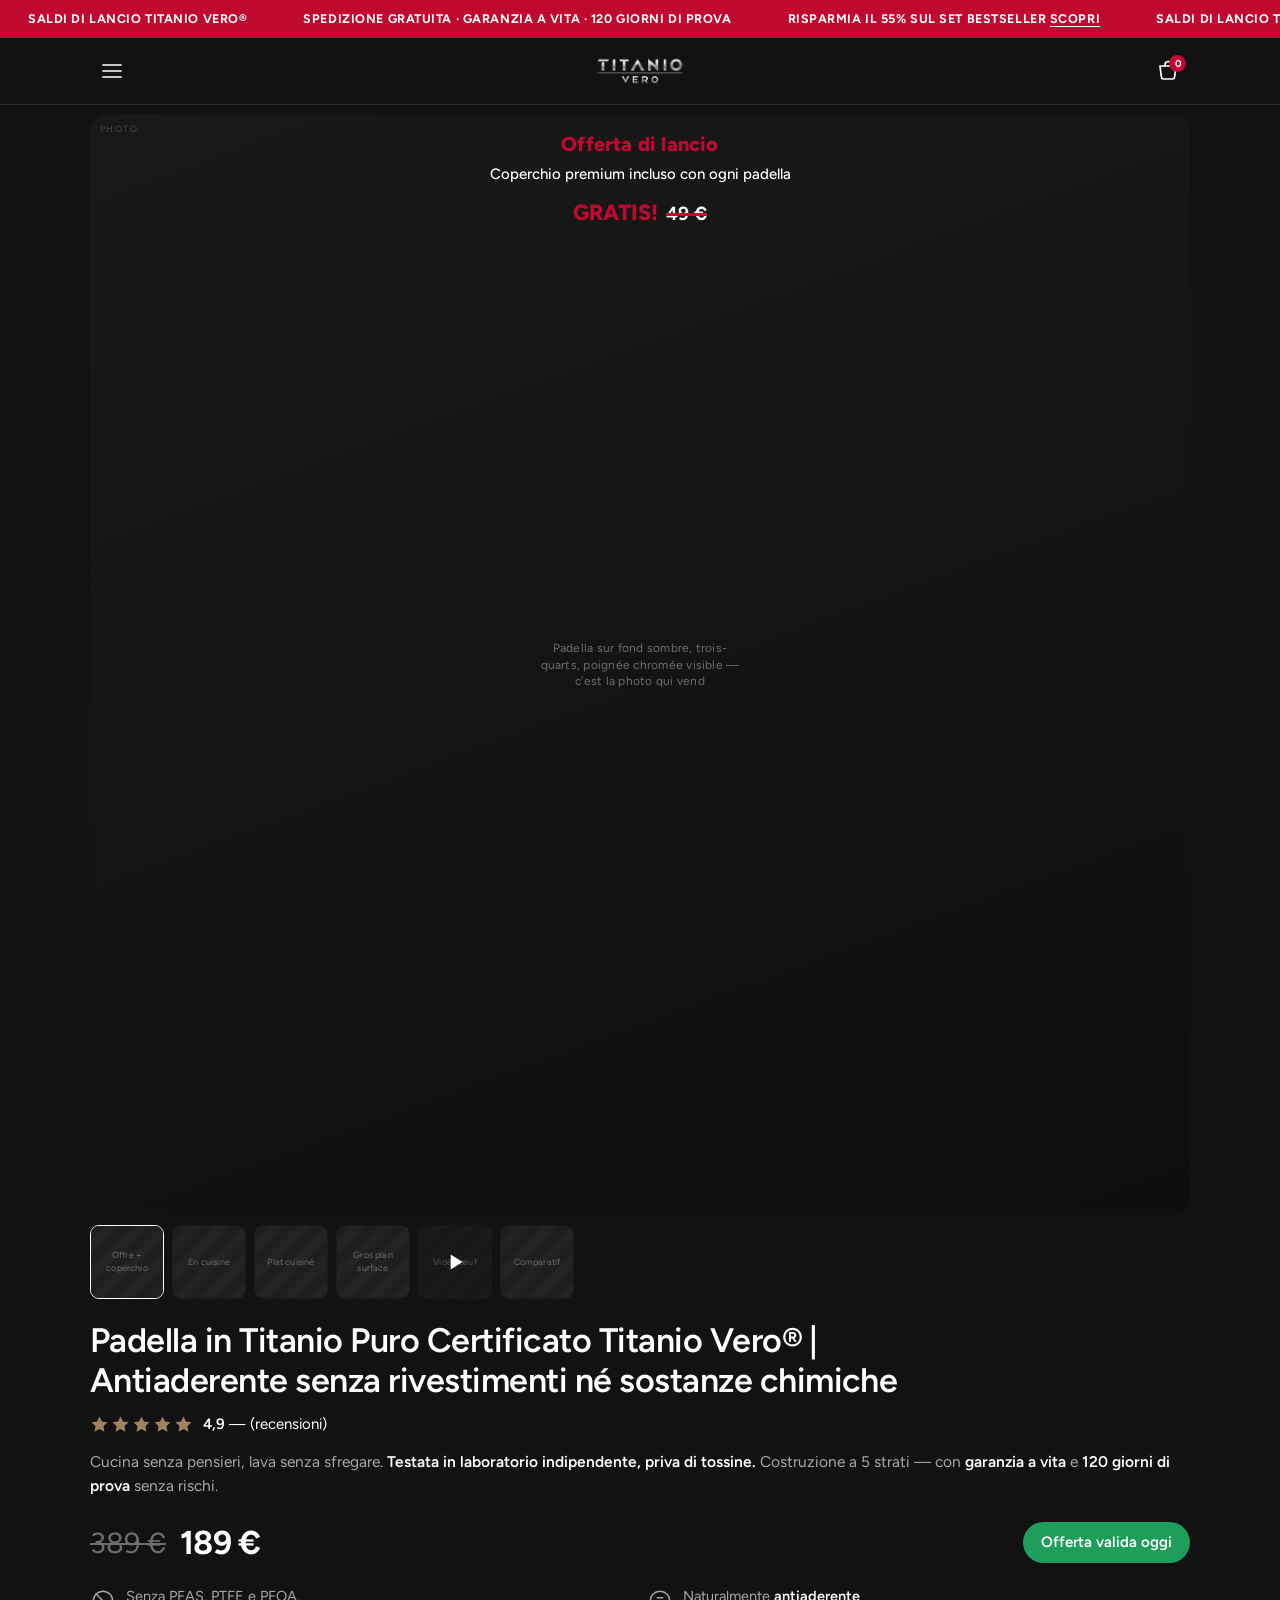
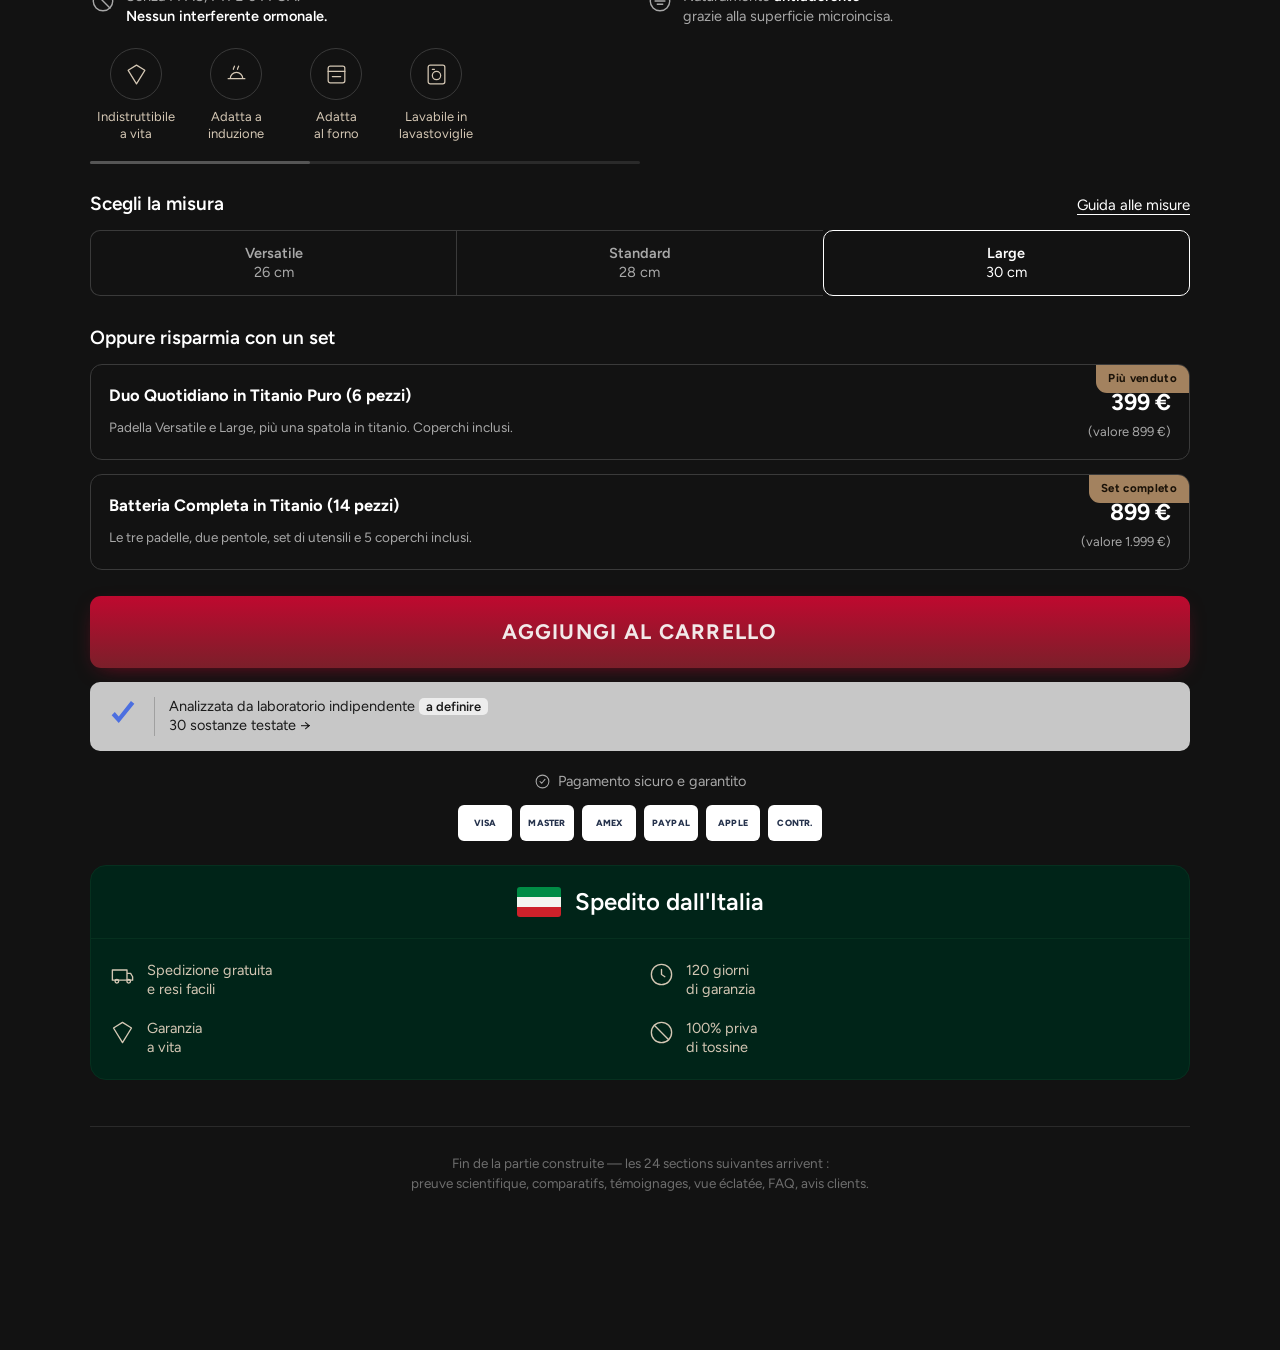
==== preview/index.html @ e90fdd41 "Base Dawn 16 et maquette de la partie haute Les captures mobile de la référence lèvent l'ambiguïté q" ====
<!doctype html>
<html lang="it">
<head>
<meta charset="utf-8">
<meta name="viewport" content="width=device-width, initial-scale=1">
<title>Titanio Vero — Padella in Titanio Puro</title>
<link rel="preconnect" href="https://fonts.googleapis.com">
<link rel="preconnect" href="https://fonts.gstatic.com" crossorigin>
<link rel="stylesheet" href="https://fonts.googleapis.com/css2?family=Figtree:wght@400;500;600;700;800&display=swap">
<link rel="stylesheet" href="assets/style.css">
</head>
<body>

<!-- 1 ─────────────────────────────────────────── bandeau d'annonce -->
<div class="annuncio">
  <div class="annuncio__piste">
    <div class="annuncio__voce">Saldi di lancio Titanio Vero®</div>
    <div class="annuncio__voce">Spedizione gratuita · Garanzia a vita · 120 giorni di prova</div>
    <div class="annuncio__voce">Risparmia il 55% sul set bestseller <a href="#">Scopri</a></div>
    <div class="annuncio__voce" aria-hidden="true">Saldi di lancio Titanio Vero®</div>
    <div class="annuncio__voce" aria-hidden="true">Spedizione gratuita · Garanzia a vita · 120 giorni di prova</div>
    <div class="annuncio__voce" aria-hidden="true">Risparmia il 55% sul set bestseller <a href="#">Scopri</a></div>
  </div>
</div>

<!-- 2 ─────────────────────────────────────────── en-tête -->
<header class="testa">
  <div class="wrap testa__in">
    <button class="icona" aria-label="Menu">
      <svg viewBox="0 0 24 24"><path d="M3 6h18M3 12h18M3 18h18" stroke-linecap="round"/></svg>
    </button>
    <a class="testa__logo" href="#" aria-label="Titanio Vero"><img src="assets/logo.png" alt="Titanio Vero"></a>
    <button class="icona carrello" aria-label="Carrello">
      <svg viewBox="0 0 24 24"><path d="M4 7h16l-1.4 11.2a2 2 0 0 1-2 1.8H7.4a2 2 0 0 1-2-1.8L4 7Z" stroke-linejoin="round"/><path d="M9 7V5.5a3 3 0 0 1 6 0V7" stroke-linecap="round"/></svg>
      <span class="carrello__conteggio">0</span>
    </button>
  </div>
</header>

<main>
<div class="wrap">

  <!-- 3 ───────────────────────────────────────── galerie -->
  <section class="galleria">
    <div class="galleria__scena">
      <div class="ph"><span>Padella sur fond sombre, trois-quarts, poignée chromée visible — c'est la photo qui vend</span></div>
      <div class="promo">
        <p class="promo__titolo">Offerta di lancio</p>
        <p class="promo__sotto">Coperchio premium incluso con ogni padella</p>
        <p class="promo__prezzo">
          <span class="promo__gratis">GRATIS!</span>
          <span class="promo__barrato">49&nbsp;€</span>
        </p>
      </div>
    </div>

    <div class="miniature">
      <button class="miniature__voce" aria-current="true"><div class="ph"><span>Offre + coperchio</span></div></button>
      <button class="miniature__voce"><div class="ph"><span>En cuisine</span></div></button>
      <button class="miniature__voce"><div class="ph"><span>Plat cuisiné</span></div></button>
      <button class="miniature__voce"><div class="ph"><span>Gros plan surface</span></div></button>
      <button class="miniature__voce">
        <div class="ph"><span>Vidéo œuf</span></div>
        <span class="miniature__play"><svg viewBox="0 0 24 24"><path d="M8 5v14l11-7z"/></svg></span>
      </button>
      <button class="miniature__voce"><div class="ph"><span>Comparatif</span></div></button>
    </div>
  </section>

  <!-- 4 ───────────────────────────────────────── bloc d'achat -->
  <section class="acquisto">

    <h1 class="titolo">Padella in Titanio Puro Certificato Titanio&nbsp;Vero® | Antiaderente senza rivestimenti né sostanze chimiche</h1>

    <div class="voto">
      <span class="voto__stelle" aria-hidden="true">
        <svg viewBox="0 0 24 24"><path d="m12 2 3.1 6.3 6.9 1-5 4.9 1.2 6.9L12 17.8 5.8 21l1.2-6.9-5-4.9 6.9-1L12 2Z"/></svg>
        <svg viewBox="0 0 24 24"><path d="m12 2 3.1 6.3 6.9 1-5 4.9 1.2 6.9L12 17.8 5.8 21l1.2-6.9-5-4.9 6.9-1L12 2Z"/></svg>
        <svg viewBox="0 0 24 24"><path d="m12 2 3.1 6.3 6.9 1-5 4.9 1.2 6.9L12 17.8 5.8 21l1.2-6.9-5-4.9 6.9-1L12 2Z"/></svg>
        <svg viewBox="0 0 24 24"><path d="m12 2 3.1 6.3 6.9 1-5 4.9 1.2 6.9L12 17.8 5.8 21l1.2-6.9-5-4.9 6.9-1L12 2Z"/></svg>
        <svg viewBox="0 0 24 24"><path d="m12 2 3.1 6.3 6.9 1-5 4.9 1.2 6.9L12 17.8 5.8 21l1.2-6.9-5-4.9 6.9-1L12 2Z"/></svg>
      </span>
      <span class="voto__testo"><b>4,9</b> — (recensioni)</span>
    </div>

    <p class="sommario">
      Cucina senza pensieri, lava senza sfregare. <b>Testata in laboratorio indipendente, priva di tossine.</b>
      Costruzione a 5 strati — con <b>garanzia a vita</b> e <b>120 giorni di prova</b> senza rischi.
    </p>

    <div class="prezzo">
      <span class="prezzo__barrato">389&nbsp;€</span>
      <span class="prezzo__ora">189&nbsp;€</span>
      <span class="prezzo__pillola">Offerta valida oggi</span>
    </div>

    <div class="argomenti">
      <div class="argomento">
        <svg viewBox="0 0 24 24"><circle cx="12" cy="12" r="9"/><path d="m5.6 5.6 12.8 12.8" stroke-linecap="round"/></svg>
        <p>Senza PFAS, PTFE e PFOA.<br><b>Nessun interferente ormonale.</b></p>
      </div>
      <div class="argomento">
        <svg viewBox="0 0 24 24"><circle cx="12" cy="12" r="9"/><path d="M7 12h10M9 9h6M9 15h6"/></svg>
        <p>Naturalmente <b>antiaderente</b><br>grazie alla superficie microincisa.</p>
      </div>
    </div>

    <div class="pastiglie">
      <div class="pastiglia">
        <span class="pastiglia__cerchio"><svg viewBox="0 0 24 24"><path d="m12 3 8 5-8 13-8-13 8-5Z" stroke-linejoin="round"/></svg></span>
        <span>Indistruttibile<br>a vita</span>
      </div>
      <div class="pastiglia">
        <span class="pastiglia__cerchio"><svg viewBox="0 0 24 24"><path d="M4 16h16M6 16a6 6 0 0 1 12 0" stroke-linecap="round"/><path d="M9 7c0-1.5 1-2 1-3M13 7c0-1.5 1-2 1-3" stroke-linecap="round"/></svg></span>
        <span>Adatta a<br>induzione</span>
      </div>
      <div class="pastiglia">
        <span class="pastiglia__cerchio"><svg viewBox="0 0 24 24"><rect x="4" y="4" width="16" height="16" rx="2"/><path d="M4 9h16M8 14h8" stroke-linecap="round"/></svg></span>
        <span>Adatta<br>al forno</span>
      </div>
      <div class="pastiglia">
        <span class="pastiglia__cerchio"><svg viewBox="0 0 24 24"><rect x="4" y="3" width="16" height="18" rx="2"/><circle cx="12" cy="13" r="4"/><path d="M8 7h2" stroke-linecap="round"/></svg></span>
        <span>Lavabile in<br>lavastoviglie</span>
      </div>
    </div>
    <div class="barra-scorrimento"><i></i></div>

    <div class="riga-etichetta">
      <h2>Scegli la misura</h2>
      <a href="#">Guida alle misure</a>
    </div>
    <div class="taglie" role="group" aria-label="Misura">
      <button class="taglia" aria-pressed="false"><b>Versatile</b>26 cm</button>
      <button class="taglia" aria-pressed="false"><b>Standard</b>28 cm</button>
      <button class="taglia" aria-pressed="true"><b>Large</b>30 cm</button>
    </div>

    <div class="riga-etichetta"><h2>Oppure risparmia con un set</h2></div>
    <div class="offerte">
      <button class="offerta" aria-pressed="false">
        <span class="offerta__badge">Più venduto</span>
        <p class="offerta__nome">Duo Quotidiano in Titanio Puro (6 pezzi)</p>
        <p class="offerta__dettaglio">Padella Versatile e Large, più una spatola in titanio. Coperchi inclusi.</p>
        <span class="offerta__prezzi">
          <span class="offerta__prezzo">399&nbsp;€</span>
          <span class="offerta__valore">(valore 899&nbsp;€)</span>
        </span>
      </button>
      <button class="offerta" aria-pressed="false">
        <span class="offerta__badge">Set completo</span>
        <p class="offerta__nome">Batteria Completa in Titanio (14 pezzi)</p>
        <p class="offerta__dettaglio">Le tre padelle, due pentole, set di utensili e 5 coperchi inclusi.</p>
        <span class="offerta__prezzi">
          <span class="offerta__prezzo">899&nbsp;€</span>
          <span class="offerta__valore">(valore 1.999&nbsp;€)</span>
        </span>
      </button>
    </div>

    <button class="acquista">Aggiungi al carrello</button>

    <div class="laboratorio">
      <span class="laboratorio__spunta"><svg viewBox="0 0 24 24"><path d="M4 13.5 9 19 20 5.5l-2.4-1.9L9 14.4 6.2 11.3 4 13.5Z"/></svg></span>
      <span class="laboratorio__testo">
        Analizzata da laboratorio indipendente <span class="laboratorio__data">a definire</span><br>
        30 sostanze testate →
      </span>
    </div>

    <div class="pagamenti">
      <p class="pagamenti__titolo">
        <svg viewBox="0 0 24 24"><circle cx="12" cy="12" r="9"/><path d="m8.5 12 2.4 2.5L15.5 9" stroke-linecap="round" stroke-linejoin="round"/></svg>
        Pagamento sicuro e garantito
      </p>
      <div class="pagamenti__loghi">
        <div>VISA</div><div>MASTER</div><div>AMEX</div>
        <div>PAYPAL</div><div>APPLE</div><div>CONTR.</div>
      </div>
    </div>

    <!-- 5 ─────────────────────────────────────── garanties -->
    <div class="garanzie">
      <div class="garanzie__testa">
        <span class="garanzie__bandiera" aria-hidden="true"><i></i><i></i><i></i></span>
        <h2>Spedito dall'Italia</h2>
      </div>
      <div class="garanzie__griglia">
        <div class="garanzia">
          <svg viewBox="0 0 24 24"><path d="M3 8h13v9H3zM16 11h3.2l1.8 3v3h-5" stroke-linejoin="round"/><circle cx="7" cy="18" r="1.6"/><circle cx="17.5" cy="18" r="1.6"/></svg>
          <span>Spedizione gratuita<br>e resi facili</span>
        </div>
        <div class="garanzia">
          <svg viewBox="0 0 24 24"><circle cx="12" cy="12" r="9"/><path d="M12 7.5V12l3 2" stroke-linecap="round"/></svg>
          <span>120 giorni<br>di garanzia</span>
        </div>
        <div class="garanzia">
          <svg viewBox="0 0 24 24"><path d="m12 3 8 5-8 13-8-13 8-5Z" stroke-linejoin="round"/></svg>
          <span>Garanzia<br>a vita</span>
        </div>
        <div class="garanzia">
          <svg viewBox="0 0 24 24"><circle cx="12" cy="12" r="9"/><path d="m5.6 5.6 12.8 12.8" stroke-linecap="round"/></svg>
          <span>100% priva<br>di tossine</span>
        </div>
      </div>
    </div>

  </section>

  <p class="segnaposto-fine">
    Fin de la partie construite — les 24 sections suivantes arrivent&nbsp;:<br>
    preuve scientifique, comparatifs, témoignages, vue éclatée, FAQ, avis clients.
  </p>

</div>
</main>

<!-- 6 ─────────────────────────────────────────── barre d'achat collante -->
<div class="barra-fissa" id="barraFissa">
  <p class="barra-fissa__nota">120 giorni di prova · Garanzia a vita</p>
  <button class="acquista">Aggiungi al carrello — 189&nbsp;€</button>
</div>

<script>
// sélecteur de taille
document.querySelectorAll('.taglia').forEach(b=>b.addEventListener('click',()=>{
  document.querySelectorAll('.taglia').forEach(x=>x.setAttribute('aria-pressed','false'));
  b.setAttribute('aria-pressed','true');
}));
// offres groupées
document.querySelectorAll('.offerta').forEach(b=>b.addEventListener('click',()=>{
  const on=b.getAttribute('aria-pressed')==='true';
  document.querySelectorAll('.offerta').forEach(x=>x.setAttribute('aria-pressed','false'));
  b.setAttribute('aria-pressed', on?'false':'true');
}));
// miniatures
document.querySelectorAll('.miniature__voce').forEach(b=>b.addEventListener('click',()=>{
  document.querySelectorAll('.miniature__voce').forEach(x=>x.removeAttribute('aria-current'));
  b.setAttribute('aria-current','true');
}));
// la barre collante apparaît quand le bouton principal sort de l'écran
const principale=document.querySelector('.acquisto .acquista');
const barra=document.getElementById('barraFissa');
new IntersectionObserver(([e])=>{
  barra.classList.toggle('visibile', !e.isIntersecting && e.boundingClientRect.top < 0);
},{threshold:0}).observe(principale);
</script>
</body>
</html>
---- preview/assets/style.css ----
/* ==========================================================================
   Titanio Vero — feuille de style
   Les couleurs sont relevées sur la page de référence, pas estimées.
   ========================================================================== */

:root{
  /* Couleurs */
  --nero:        #121212;   /* fond de page */
  --nero-2:      #1C1C1C;   /* cartes, blocs surélevés */
  --verde:       #002418;   /* panneaux verts */
  --verde-2:     #06301F;   /* bordure des panneaux verts */
  --rosso:       #BF092F;   /* bandeau et bouton d'achat */
  --rosso-scuro: #7B1F2A;   /* bas du dégradé du bouton */
  --oro:         #A3825F;   /* badges, boutons secondaires */
  --beige:       #BDA589;   /* titres de section */
  --beige-100:   #D4C7B4;   /* texte beige clair */
  --crema:       #F5F0E8;   /* cartes d'avis */
  --bianco:      #FFFFFF;
  --grigio:      #A8A8A8;   /* texte secondaire */
  --grigio-2:    #6E6E6E;   /* texte tertiaire, prix barré */
  --linea:       #2A2A2A;   /* filets de séparation */
  --verde-vivo:  #1E9E5A;   /* pastille « offerta » */

  /* Typographie */
  --font: "Figtree", -apple-system, BlinkMacSystemFont, "Segoe UI", Roboto, sans-serif;

  /* Rythme */
  --gap:   16px;
  --pad:   20px;          /* marge latérale mobile */
  --radius: 12px;
  --radius-lg: 16px;
  --max: 1180px;
}

*,*::before,*::after{ box-sizing:border-box; }

html{ -webkit-text-size-adjust:100%; }

body{
  margin:0;
  overflow-x:hidden;
  background:var(--nero);
  color:var(--bianco);
  font-family:var(--font);
  font-size:16px;
  line-height:1.5;
  -webkit-font-smoothing:antialiased;
}

img{ max-width:100%; display:block; }
button{ font:inherit; color:inherit; }
a{ color:inherit; }

.wrap{ padding-inline:var(--pad); }
@media (min-width:900px){
  :root{ --pad:40px; }
  .wrap{ max-width:var(--max); margin-inline:auto; }
}

/* ---------- emplacements provisoires pour tes photos ------------------- */
.ph{
  position:relative;
  background:
    repeating-linear-gradient(135deg,#1E1E1E 0 10px,#232323 10px 20px);
  border:1px dashed #3A3A3A;
  border-radius:var(--radius);
  display:flex; align-items:center; justify-content:center;
  text-align:center;
  color:#6E6E6E; font-size:12px; line-height:1.4; letter-spacing:.02em;
  padding:14px;
}
.ph span{ max-width:26ch; }
.ph::after{
  content:"PHOTO"; position:absolute; top:8px; left:10px;
  font-size:9px; letter-spacing:.16em; color:#4A4A4A;
}

/* ==========================================================================
   1. Bandeau d'annonce
   ========================================================================== */
.annuncio{
  background:var(--rosso);
  overflow:hidden;
  height:38px;
  display:flex; align-items:center;
}
.annuncio__piste{
  display:flex; align-items:center;
  animation:scorri 22s linear infinite;
  white-space:nowrap;
}
.annuncio__voce{
  padding-inline:28px;
  font-size:12.5px; font-weight:700;
  letter-spacing:.045em; text-transform:uppercase;
}
.annuncio__voce a{ text-underline-offset:3px; }
@keyframes scorri{ to{ transform:translateX(-50%); } }
@media (prefers-reduced-motion:reduce){
  .annuncio__piste{ animation:none; justify-content:center; width:100%; }
}

/* ==========================================================================
   2. En-tête
   ========================================================================== */
.testa{
  position:sticky; top:0; z-index:60;
  background:var(--nero);
  border-bottom:1px solid var(--linea);
}
.testa__in{
  display:grid; grid-template-columns:44px 1fr 44px;
  align-items:center; gap:8px;
  height:66px;
}
.testa__logo{ justify-self:center; }
.testa__logo img{ height:34px; width:auto; }
.icona{
  width:44px; height:44px; display:grid; place-items:center;
  background:none; border:0; cursor:pointer;
}
.icona svg{ width:24px; height:24px; stroke:currentColor; fill:none; stroke-width:1.7; }
.carrello{ position:relative; }
.carrello__conteggio{
  position:absolute; top:6px; right:4px;
  min-width:17px; height:17px; padding:0 4px;
  background:var(--rosso); color:#fff;
  border-radius:9px; font-size:10px; font-weight:700;
  display:grid; place-items:center;
}

/* ==========================================================================
   3. Galerie produit
   ========================================================================== */
.galleria{ padding-top:10px; }
.galleria__scena{
  position:relative;
  aspect-ratio:1/1;
  border-radius:var(--radius-lg);
  overflow:hidden;
  background:linear-gradient(160deg,#191919,#0E0E0E);
}
.galleria__scena .ph{ position:absolute; inset:0; border-radius:0; border:0; background:none; }

.promo{
  position:absolute; inset:14px 14px auto 14px;
  text-align:center; pointer-events:none;
}
.promo__titolo{
  margin:0; color:var(--rosso); font-size:20px; font-weight:800;
  letter-spacing:.01em;
}
.promo__sotto{
  margin:4px 0 0; font-size:15px; font-weight:500; color:var(--bianco);
}
.promo__prezzo{
  margin-top:10px; display:inline-flex; align-items:baseline; gap:8px;
}
.promo__gratis{ color:var(--rosso); font-size:22px; font-weight:800; }
.promo__barrato{
  color:var(--bianco); font-size:19px; font-weight:700;
  text-decoration:line-through; text-decoration-color:var(--rosso);
  text-decoration-thickness:2.5px;
}

.miniature{
  display:flex; gap:8px; margin-top:10px;
  overflow-x:auto; scrollbar-width:none;
  scroll-snap-type:x mandatory;
}
.miniature::-webkit-scrollbar{ display:none; }
.miniature__voce{
  flex:none; width:74px; aspect-ratio:1/1;
  border-radius:9px; overflow:hidden;
  border:1.5px solid transparent;
  scroll-snap-align:start;
  position:relative; cursor:pointer;
  background:#1A1A1A;
}
.miniature__voce[aria-current="true"]{ border-color:var(--bianco); }
.miniature__voce .ph{ position:absolute; inset:0; border:0; border-radius:0; font-size:9px; padding:4px; }
.miniature__voce .ph::after{ display:none; }
.miniature__play{
  position:absolute; inset:0; display:grid; place-items:center;
  background:rgba(0,0,0,.25);
}
.miniature__play svg{ width:26px; height:26px; fill:#fff; }

/* ==========================================================================
   4. Bloc d'achat
   ========================================================================== */
.acquisto{ padding-top:22px; }

.titolo{
  margin:0 0 12px;
  font-size:27px; line-height:1.18; font-weight:600;
  letter-spacing:-.015em; text-wrap:balance;
}
@media (min-width:900px){ .titolo{ font-size:34px; } }

.voto{ display:flex; align-items:center; gap:10px; margin-bottom:14px; }
.voto__stelle{ display:flex; gap:2px; }
.voto__stelle svg{ width:19px; height:19px; fill:var(--oro); }
.voto__testo{ font-size:15px; color:var(--bianco); }
.voto__testo b{ font-weight:600; }

.sommario{
  margin:0 0 20px; font-size:15.5px; line-height:1.55; color:var(--grigio);
}
.sommario b{ color:var(--bianco); font-weight:600; }

.prezzo{
  display:flex; align-items:center; gap:14px; flex-wrap:wrap;
  margin-bottom:20px;
}
.prezzo__barrato{
  font-size:29px; font-weight:400; color:var(--grigio-2);
  text-decoration:line-through; text-decoration-thickness:2px;
}
.prezzo__ora{ font-size:33px; font-weight:700; letter-spacing:-.02em; }
.prezzo__pillola{
  margin-left:auto;
  background:var(--verde-vivo); color:#fff;
  padding:9px 18px; border-radius:999px;
  font-size:15px; font-weight:600; white-space:nowrap;
}

/* deux arguments avec pictogramme */
.argomenti{
  display:grid; grid-template-columns:1fr 1fr; gap:14px;
  margin-bottom:22px;
}
@media (max-width:520px){ .argomenti{ grid-template-columns:1fr; } }
.argomento{ display:flex; gap:10px; align-items:flex-start; }
.argomento svg{ width:26px; height:26px; flex:none; stroke:var(--grigio); fill:none; stroke-width:1.3; margin-top:1px; }
.argomento p{ margin:0; font-size:14.5px; line-height:1.35; color:var(--grigio); }
.argomento b{ color:var(--bianco); font-weight:600; }

/* quatre pastilles défilantes */
.pastiglie{
  display:flex; gap:8px; overflow-x:auto; scrollbar-width:none;
  padding-bottom:12px; margin-bottom:6px;
}
.pastiglie::-webkit-scrollbar{ display:none; }
.pastiglia{
  flex:none; width:92px; text-align:center;
  display:flex; flex-direction:column; align-items:center; gap:9px;
}
.pastiglia__cerchio{
  width:52px; height:52px; border-radius:50%;
  border:1px solid #3A3A3A; display:grid; place-items:center;
}
.pastiglia__cerchio svg{ width:25px; height:25px; stroke:var(--beige-100); fill:none; stroke-width:1.2; }
.pastiglia span{ font-size:13px; line-height:1.28; color:var(--beige-100); }
.barra-scorrimento{
  height:3px; background:#2A2A2A; border-radius:2px; margin-bottom:26px;
  max-width:50%;
}
.barra-scorrimento i{ display:block; height:100%; width:40%; background:#555; border-radius:2px; }

/* sélecteur de taille */
.riga-etichetta{
  display:flex; align-items:baseline; justify-content:space-between;
  margin-bottom:12px;
}
.riga-etichetta h2{ margin:0; font-size:19px; font-weight:600; }
.riga-etichetta a{ font-size:15px; text-decoration:underline; text-underline-offset:4px; color:var(--bianco); }

.taglie{ display:flex; margin-bottom:28px; }
.taglia{
  flex:1; padding:13px 6px; text-align:center; cursor:pointer;
  background:none; border:1px solid #3A3A3A; border-right-width:0;
  color:var(--grigio); font-size:14.5px; line-height:1.3;
  transition:color .15s, border-color .15s;
}
.taglia:first-child{ border-radius:10px 0 0 10px; }
.taglia:last-child{ border-right-width:1px; border-radius:0 10px 10px 0; }
.taglia b{ display:block; font-weight:600; }
.taglia[aria-pressed="true"]{
  color:var(--bianco); border-color:var(--bianco); border-right-width:1px;
  border-radius:10px; position:relative; z-index:1;
}
.taglia:focus-visible{ outline:2px solid var(--oro); outline-offset:2px; }

/* offres groupées */
.offerte{ display:flex; flex-direction:column; gap:14px; margin-bottom:26px; }
.offerta{
  position:relative; text-align:left; cursor:pointer;
  background:none; border:1px solid #3A3A3A; border-radius:var(--radius);
  padding:20px 18px 18px;
  display:grid; grid-template-columns:1fr auto; gap:6px 16px;
  transition:border-color .15s;
}
.offerta[aria-pressed="true"]{ border-color:var(--bianco); }
.offerta:focus-visible{ outline:2px solid var(--oro); outline-offset:2px; }
.offerta__nome{ grid-column:1; min-width:0; margin:0; font-size:16.5px; font-weight:700; line-height:1.3; }
.offerta__dettaglio{ min-width:0; margin:0; font-size:13.5px; line-height:1.4; color:var(--grigio); grid-column:1; }
.offerta__prezzi{ grid-column:2; grid-row:1/3; text-align:right; align-self:start; }
.offerta__prezzo{ display:block; font-size:23px; font-weight:700; }
.offerta__valore{ display:block; font-size:13px; color:var(--grigio); margin-top:2px; }
.offerta__badge{
  position:absolute; top:0; right:0;
  background:var(--oro); color:#1A1208;
  font-size:11.5px; font-weight:700; letter-spacing:.03em;
  padding:5px 12px; border-radius:0 11px 0 11px;
}

/* bouton d'achat */
.acquista{
  display:block; width:100%; cursor:pointer;
  padding:20px 16px; border:0; border-radius:11px;
  background:linear-gradient(180deg,var(--rosso) 0%,var(--rosso-scuro) 100%);
  color:#F2E9E9; font-size:21px; font-weight:700;
  letter-spacing:.06em; text-transform:uppercase;
  box-shadow:0 6px 22px -10px rgba(191,9,47,.75);
}
.acquista:active{ transform:translateY(1px); }
.acquista:focus-visible{ outline:2px solid #fff; outline-offset:3px; }

/* bandeau laboratoire */
.laboratorio{
  display:flex; align-items:center; gap:14px;
  background:#C7C7C7; color:#1A1A1A;
  border-radius:10px; padding:14px 16px; margin-top:14px;
}
.laboratorio__spunta{ width:34px; flex:none; }
.laboratorio__spunta svg{ width:34px; height:34px; fill:#4C6FE0; }
.laboratorio__testo{ font-size:14.5px; line-height:1.35; border-left:1px solid #A0A0A0; padding-left:14px; }
.laboratorio__data{
  background:#EDEDED; border-radius:5px; padding:1px 7px;
  font-size:13px; font-weight:600; white-space:nowrap;
}

/* paiements */
.pagamenti{ text-align:center; margin-top:20px; }
.pagamenti__titolo{
  display:flex; align-items:center; justify-content:center; gap:7px;
  font-size:14.5px; color:var(--grigio); margin-bottom:12px;
}
.pagamenti__titolo svg{ width:17px; height:17px; stroke:var(--grigio); fill:none; stroke-width:1.5; }
.pagamenti__loghi{ display:flex; justify-content:center; gap:8px; flex-wrap:wrap; }
.pagamenti__loghi div{
  width:54px; height:36px; border-radius:6px; background:#fff;
  display:grid; place-items:center;
  font-size:9px; font-weight:800; color:#25324C; letter-spacing:.02em;
}

/* ==========================================================================
   5. Panneau vert des garanties
   ========================================================================== */
.garanzie{
  margin-top:24px; border-radius:var(--radius-lg); overflow:hidden;
  border:1px solid var(--verde-2); background:var(--verde);
}
.garanzie__testa{
  display:flex; align-items:center; justify-content:center; gap:14px;
  padding:18px 16px; border-bottom:1px solid var(--verde-2);
}
.garanzie__bandiera{
  width:44px; height:30px; border-radius:3px; overflow:hidden; flex:none;
  display:grid; grid-template-rows:1fr 1fr 1fr;
}
.garanzie__bandiera i:nth-child(1){ background:#008C45; }
.garanzie__bandiera i:nth-child(2){ background:#F4F5F0; }
.garanzie__bandiera i:nth-child(3){ background:#CD212A; }
.garanzie__testa h2{ margin:0; font-size:24px; font-weight:600; }
.garanzie__griglia{
  display:grid; grid-template-columns:1fr 1fr; gap:20px 16px; padding:22px 18px;
}
@media (max-width:420px){ .garanzie__griglia{ grid-template-columns:1fr; } }
.garanzia{ display:flex; gap:11px; align-items:flex-start; }
.garanzia svg{ width:27px; height:27px; flex:none; stroke:var(--beige-100); fill:none; stroke-width:1.2; }
.garanzia span{ font-size:14.5px; line-height:1.32; color:var(--beige-100); }

/* ==========================================================================
   6. Barre d'achat collante (mobile)
   ========================================================================== */
.barra-fissa{
  position:fixed; left:0; right:0; bottom:0; z-index:70;
  background:rgba(18,18,18,.96);
  backdrop-filter:blur(10px);
  border-top:1px solid var(--linea);
  padding:10px var(--pad) calc(10px + env(safe-area-inset-bottom));
  transform:translateY(110%);
  transition:transform .28s ease;
}
.barra-fissa.visibile{ transform:none; }
.barra-fissa__nota{
  text-align:center; font-size:11.5px; letter-spacing:.04em;
  color:var(--grigio); margin:0 0 8px; text-transform:uppercase;
}
.barra-fissa .acquista{ padding:15px; font-size:17px; }
@media (min-width:900px){ .barra-fissa{ display:none; } }

/* pied de page provisoire */
.segnaposto-fine{
  margin:46px 0 130px; padding:26px 0; border-top:1px solid var(--linea);
  color:var(--grigio-2); font-size:13.5px; text-align:center;
}
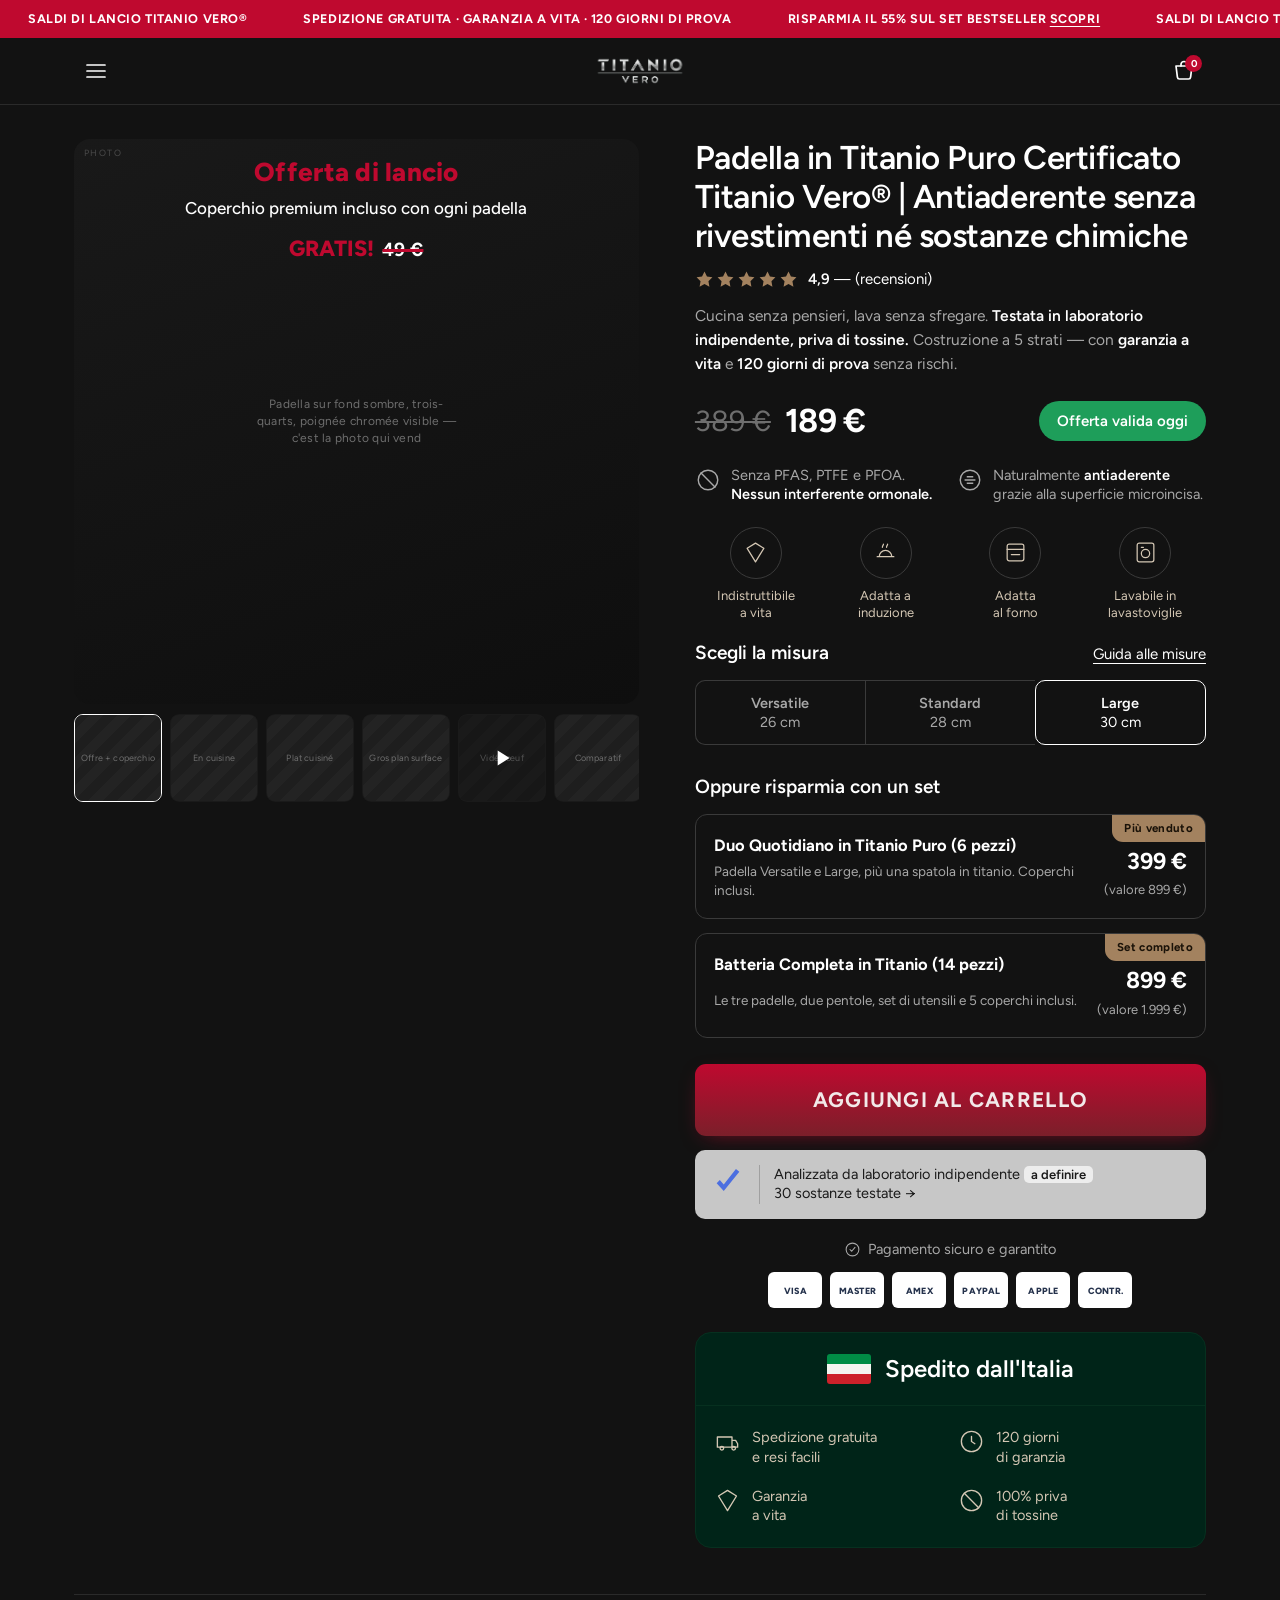
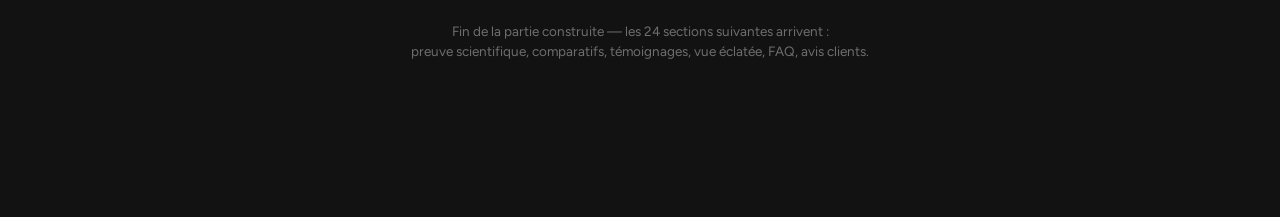
==== commit 1585e66e: "Mise en page ordinateur du bloc produit Le bloc d'achat n'existait qu'en une colonne. Sur écran larg" ====
--- a/preview/index.html
+++ b/preview/index.html
@@ -40,6 +40,7 @@
 <main>
 <div class="wrap">
 
+  <div class="prodotto">
   <!-- 3 ───────────────────────────────────────── galerie -->
   <section class="galleria">
     <div class="galleria__scena">
@@ -205,6 +206,7 @@
     </div>
 
   </section>
+  </div>
 
   <p class="segnaposto-fine">
     Fin de la partie construite — les 24 sections suivantes arrivent&nbsp;:<br>
--- a/preview/assets/style.css
+++ b/preview/assets/style.css
@@ -52,10 +52,11 @@
 a{ color:inherit; }
 
 .wrap{ padding-inline:var(--pad); }
-@media (min-width:900px){
-  :root{ --pad:40px; }
+@media (min-width:940px){
+  :root{ --pad:48px; }
   .wrap{ max-width:var(--max); margin-inline:auto; }
 }
+@media (min-width:1240px){ :root{ --pad:0px; } .wrap{ padding-inline:24px; } }
 
 /* ---------- emplacements provisoires pour tes photos ------------------- */
 .ph{
@@ -130,6 +131,21 @@
 }
 
 /* ==========================================================================
+   Mise en page du produit — une colonne sur mobile, deux sur ordinateur
+   ========================================================================== */
+@media (min-width:940px){
+  .prodotto{
+    display:grid;
+    grid-template-columns:minmax(0,1.05fr) minmax(0,.95fr);
+    gap:56px;
+    align-items:start;
+    padding-top:34px;
+  }
+  .prodotto > .galleria{ position:sticky; top:94px; padding-top:0; }
+  .prodotto > .acquisto{ padding-top:0; max-width:540px; }
+}
+
+/* ==========================================================================
    3. Galerie produit
    ========================================================================== */
 .galleria{ padding-top:10px; }
@@ -186,6 +202,12 @@
 }
 .miniature__play svg{ width:26px; height:26px; fill:#fff; }
 
+@media (min-width:940px){
+  .miniature__voce{ width:88px; }
+  .promo__titolo{ font-size:26px; }
+  .promo__sotto{ font-size:17px; }
+}
+
 /* ==========================================================================
    4. Bloc d'achat
    ========================================================================== */
@@ -196,7 +218,7 @@
   font-size:27px; line-height:1.18; font-weight:600;
   letter-spacing:-.015em; text-wrap:balance;
 }
-@media (min-width:900px){ .titolo{ font-size:34px; } }
+@media (min-width:940px){ .titolo{ font-size:33px; } }
 
 .voto{ display:flex; align-items:center; gap:10px; margin-bottom:14px; }
 .voto__stelle{ display:flex; gap:2px; }
@@ -255,6 +277,11 @@
 .barra-scorrimento{
   height:3px; background:#2A2A2A; border-radius:2px; margin-bottom:26px;
   max-width:50%;
+}
+@media (min-width:940px){
+  .pastiglie{ overflow:visible; justify-content:space-between; }
+  .pastiglia{ width:auto; flex:1; }
+  .barra-scorrimento{ display:none; }
 }
 .barra-scorrimento i{ display:block; height:100%; width:40%; background:#555; border-radius:2px; }
 
@@ -295,7 +322,7 @@
 .offerta:focus-visible{ outline:2px solid var(--oro); outline-offset:2px; }
 .offerta__nome{ grid-column:1; min-width:0; margin:0; font-size:16.5px; font-weight:700; line-height:1.3; }
 .offerta__dettaglio{ min-width:0; margin:0; font-size:13.5px; line-height:1.4; color:var(--grigio); grid-column:1; }
-.offerta__prezzi{ grid-column:2; grid-row:1/3; text-align:right; align-self:start; }
+.offerta__prezzi{ grid-column:2; grid-row:1/3; text-align:right; align-self:start; padding-top:9px; }
 .offerta__prezzo{ display:block; font-size:23px; font-weight:700; }
 .offerta__valore{ display:block; font-size:13px; color:var(--grigio); margin-top:2px; }
 .offerta__badge{
@@ -390,7 +417,16 @@
   color:var(--grigio); margin:0 0 8px; text-transform:uppercase;
 }
 .barra-fissa .acquista{ padding:15px; font-size:17px; }
-@media (min-width:900px){ .barra-fissa{ display:none; } }
+@media (min-width:940px){ .barra-fissa{ display:none; } }
+
+/* titre de section, commun aux blocs suivants */
+.sezione{ padding:56px 0; }
+.sezione__titolo{
+  margin:0 0 10px; color:var(--beige);
+  font-size:29px; line-height:1.2; font-weight:600; letter-spacing:-.01em;
+  text-wrap:balance;
+}
+@media (min-width:940px){ .sezione__titolo{ font-size:38px; text-align:center; } }
 
 /* pied de page provisoire */
 .segnaposto-fine{
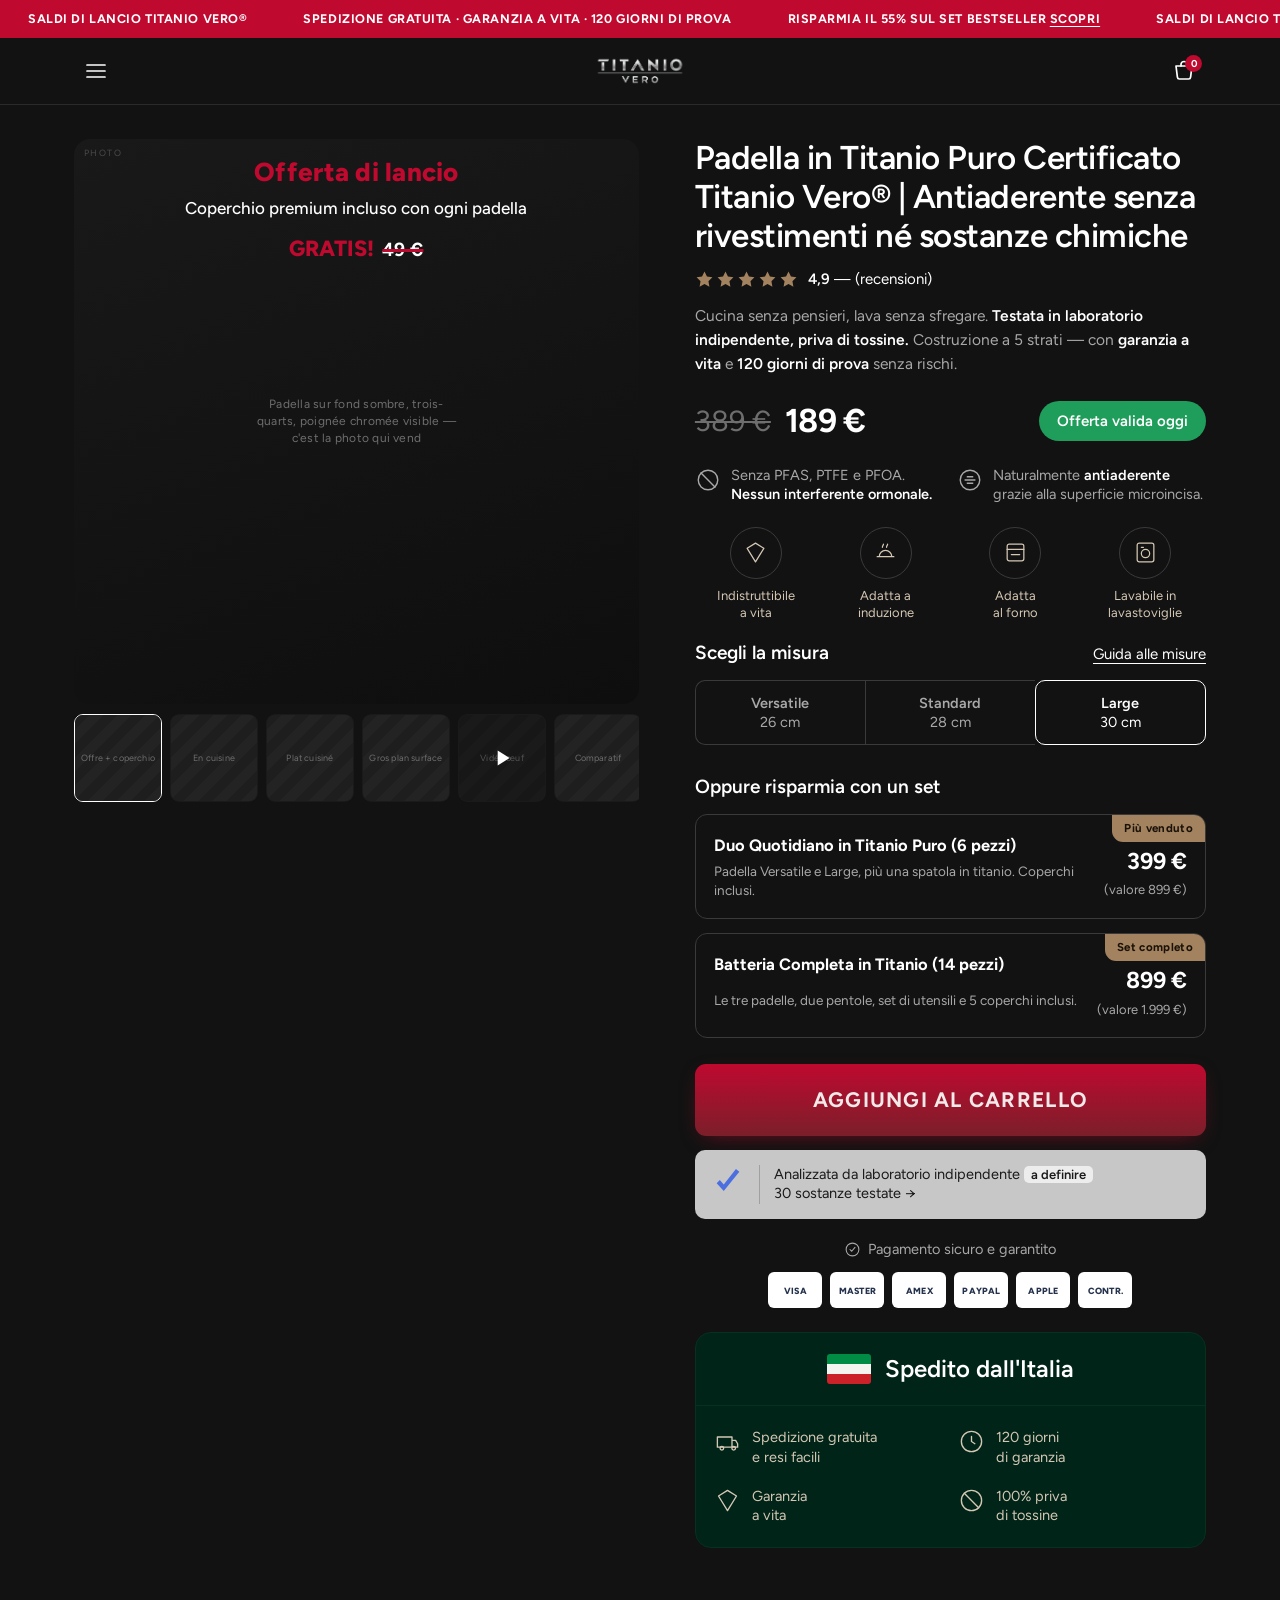
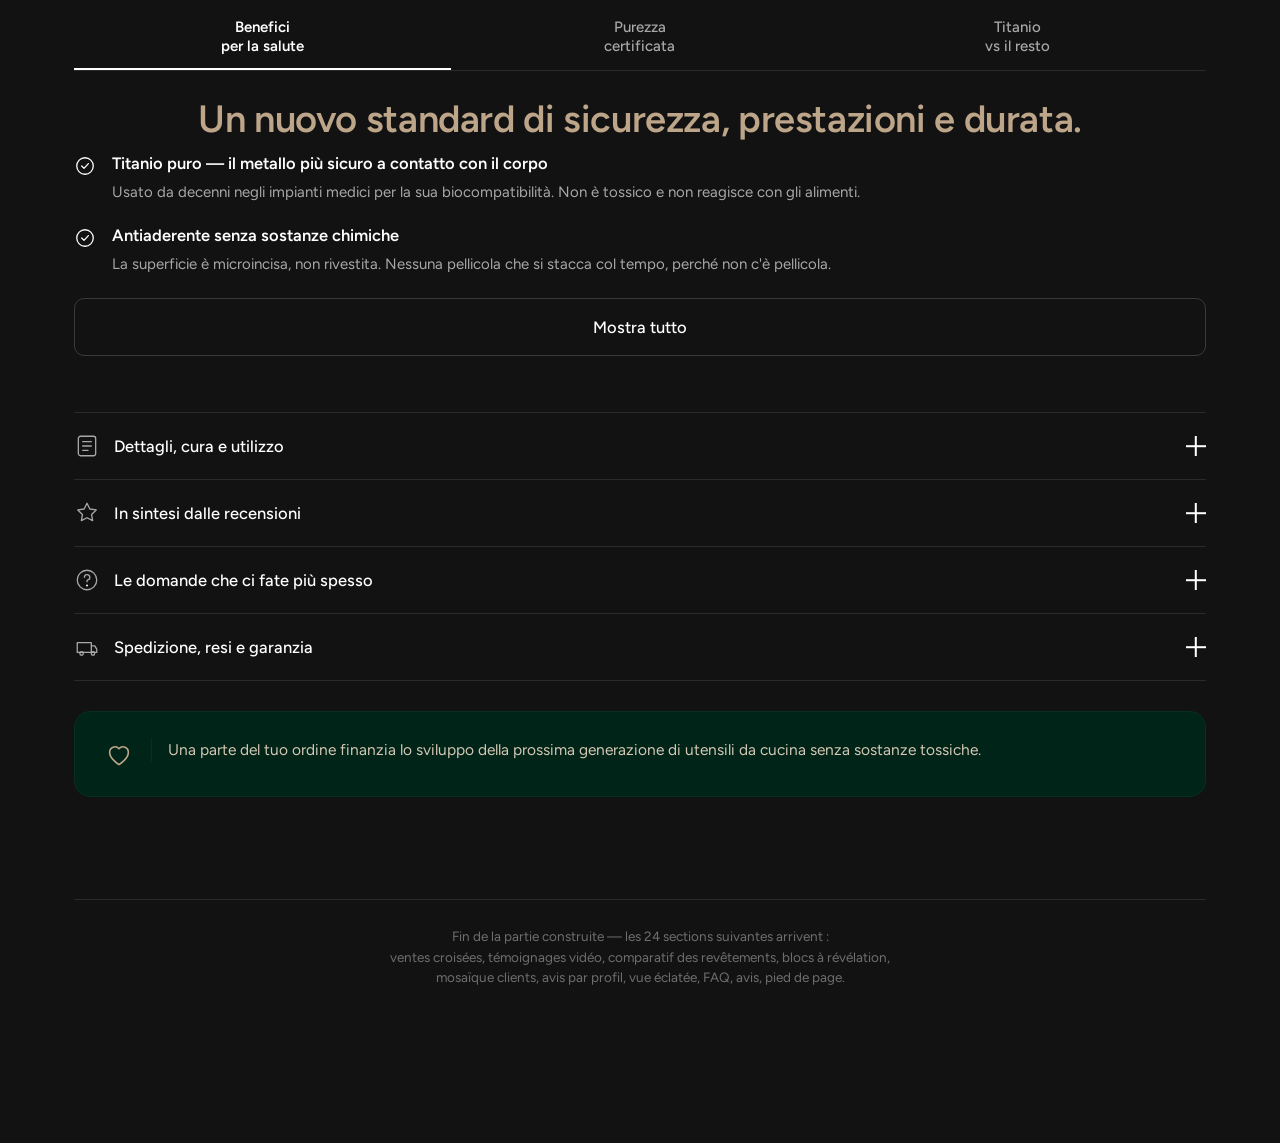
==== commit 06d3659c: "Onglets d'arguments, tableau comparatif, accordéons Trois onglets prennent la suite du bloc d'achat " ====
--- a/preview/index.html
+++ b/preview/index.html
@@ -208,9 +208,152 @@
   </section>
   </div>
 
+
+  <!-- 7 ───────────────────────────────────────── onglets et arguments -->
+  <section class="sezione" id="argomenti">
+
+    <div class="schede" role="tablist">
+      <button class="scheda" role="tab" aria-selected="true"  aria-controls="p1">Benefici<br>per la salute</button>
+      <button class="scheda" role="tab" aria-selected="false" aria-controls="p2">Purezza<br>certificata</button>
+      <button class="scheda" role="tab" aria-selected="false" aria-controls="p3">Titanio<br>vs il resto</button>
+    </div>
+
+    <!-- panneau 1 -->
+    <div class="pannello" id="p1" role="tabpanel">
+      <h2 class="sezione__titolo">Un nuovo standard di sicurezza, prestazioni e durata.</h2>
+      <ul class="spunte" id="elenco">
+        <li>
+          <svg viewBox="0 0 24 24"><circle cx="12" cy="12" r="9"/><path d="m8.4 12 2.5 2.6L15.7 9.4" stroke-linecap="round" stroke-linejoin="round"/></svg>
+          <b>Titanio puro — il metallo più sicuro a contatto con il corpo</b>
+          <p>Usato da decenni negli impianti medici per la sua biocompatibilità. Non è tossico e non reagisce con gli alimenti.</p>
+        </li>
+        <li>
+          <svg viewBox="0 0 24 24"><circle cx="12" cy="12" r="9"/><path d="m8.4 12 2.5 2.6L15.7 9.4" stroke-linecap="round" stroke-linejoin="round"/></svg>
+          <b>Antiaderente senza sostanze chimiche</b>
+          <p>La superficie è microincisa, non rivestita. Nessuna pellicola che si stacca col tempo, perché non c'è pellicola.</p>
+        </li>
+        <li data-nascosto>
+          <svg viewBox="0 0 24 24"><circle cx="12" cy="12" r="9"/><path d="m8.4 12 2.5 2.6L15.7 9.4" stroke-linecap="round" stroke-linejoin="round"/></svg>
+          <b>Nessun trasferimento di metalli nel cibo</b>
+          <p>Il titanio non rilascia particelle, nemmeno con pomodoro, limone o aceto — dove acciaio e alluminio cedono.</p>
+        </li>
+        <li data-nascosto>
+          <svg viewBox="0 0 24 24"><circle cx="12" cy="12" r="9"/><path d="m8.4 12 2.5 2.6L15.7 9.4" stroke-linecap="round" stroke-linejoin="round"/></svg>
+          <b>Resiste agli utensili in metallo, al forno e alla lavastoviglie</b>
+          <p>Nessuna precauzione particolare. È la padella che sopravvive all'uso quotidiano di una famiglia.</p>
+        </li>
+      </ul>
+      <button class="mostra-altro" id="mostraAltro" aria-expanded="false" aria-controls="elenco">Mostra tutto</button>
+    </div>
+
+    <!-- panneau 2 -->
+    <div class="pannello" id="p2" role="tabpanel" hidden>
+      <h2 class="sezione__titolo">Verificata, non solo dichiarata.</h2>
+      <div class="ph" style="aspect-ratio:16/10;margin-bottom:22px">
+        <span>Rapport de laboratoire ou certificat, photographié à plat</span>
+      </div>
+      <ul class="spunte">
+        <li>
+          <svg viewBox="0 0 24 24"><circle cx="12" cy="12" r="9"/><path d="m8.4 12 2.5 2.6L15.7 9.4" stroke-linecap="round" stroke-linejoin="round"/></svg>
+          <b>Analisi di laboratorio indipendente</b>
+          <p>Da completare con il tuo rapporto reale : laboratorio, data, sostanze ricercate. Finché non ce l'hai, questo blocco resta vuoto — nessuna affermazione senza prova.</p>
+        </li>
+        <li>
+          <svg viewBox="0 0 24 24"><circle cx="12" cy="12" r="9"/><path d="m8.4 12 2.5 2.6L15.7 9.4" stroke-linecap="round" stroke-linejoin="round"/></svg>
+          <b>Conforme al contatto alimentare</b>
+          <p>Regolamento europeo sui materiali destinati a venire a contatto con gli alimenti. Da documentare con il certificato del tuo fornitore.</p>
+        </li>
+      </ul>
+    </div>
+
+    <!-- panneau 3 -->
+    <div class="pannello" id="p3" role="tabpanel" hidden>
+      <h2 class="sezione__titolo">Il titanio contro il resto.</h2>
+      <table class="confronto">
+        <thead>
+          <tr>
+            <th></th>
+            <th>Antiaderente</th>
+            <th>Acciaio inox</th>
+            <th class="noi">Titanio Vero</th>
+          </tr>
+        </thead>
+        <tbody>
+          <tr><th>Superficie non tossica</th><td><svg class="no" viewBox="0 0 24 24"><path d="M7 7l10 10M17 7 7 17" stroke-linecap="round"/></svg></td><td><svg class="si" viewBox="0 0 24 24"><path d="m5 12.5 4.5 4.5L19 7" stroke-linecap="round" stroke-linejoin="round"/></svg></td><td class="noi"><svg class="si" viewBox="0 0 24 24"><path d="m5 12.5 4.5 4.5L19 7" stroke-linecap="round" stroke-linejoin="round"/></svg></td></tr>
+          <tr><th>Resiste alle alte temperature</th><td><svg class="no" viewBox="0 0 24 24"><path d="M7 7l10 10M17 7 7 17" stroke-linecap="round"/></svg></td><td><svg class="si" viewBox="0 0 24 24"><path d="m5 12.5 4.5 4.5L19 7" stroke-linecap="round" stroke-linejoin="round"/></svg></td><td class="noi"><svg class="si" viewBox="0 0 24 24"><path d="m5 12.5 4.5 4.5L19 7" stroke-linecap="round" stroke-linejoin="round"/></svg></td></tr>
+          <tr><th>Facile da pulire</th><td><svg class="si" viewBox="0 0 24 24"><path d="m5 12.5 4.5 4.5L19 7" stroke-linecap="round" stroke-linejoin="round"/></svg></td><td><svg class="no" viewBox="0 0 24 24"><path d="M7 7l10 10M17 7 7 17" stroke-linecap="round"/></svg></td><td class="noi"><svg class="si" viewBox="0 0 24 24"><path d="m5 12.5 4.5 4.5L19 7" stroke-linecap="round" stroke-linejoin="round"/></svg></td></tr>
+          <tr><th>Non si deforma</th><td><svg class="no" viewBox="0 0 24 24"><path d="M7 7l10 10M17 7 7 17" stroke-linecap="round"/></svg></td><td><svg class="si" viewBox="0 0 24 24"><path d="m5 12.5 4.5 4.5L19 7" stroke-linecap="round" stroke-linejoin="round"/></svg></td><td class="noi"><svg class="si" viewBox="0 0 24 24"><path d="m5 12.5 4.5 4.5L19 7" stroke-linecap="round" stroke-linejoin="round"/></svg></td></tr>
+          <tr><th>Lavabile in lavastoviglie</th><td><svg class="no" viewBox="0 0 24 24"><path d="M7 7l10 10M17 7 7 17" stroke-linecap="round"/></svg></td><td><svg class="si" viewBox="0 0 24 24"><path d="m5 12.5 4.5 4.5L19 7" stroke-linecap="round" stroke-linejoin="round"/></svg></td><td class="noi"><svg class="si" viewBox="0 0 24 24"><path d="m5 12.5 4.5 4.5L19 7" stroke-linecap="round" stroke-linejoin="round"/></svg></td></tr>
+          <tr><th>Utensili in metallo</th><td><svg class="no" viewBox="0 0 24 24"><path d="M7 7l10 10M17 7 7 17" stroke-linecap="round"/></svg></td><td><svg class="si" viewBox="0 0 24 24"><path d="m5 12.5 4.5 4.5L19 7" stroke-linecap="round" stroke-linejoin="round"/></svg></td><td class="noi"><svg class="si" viewBox="0 0 24 24"><path d="m5 12.5 4.5 4.5L19 7" stroke-linecap="round" stroke-linejoin="round"/></svg></td></tr>
+          <tr><th>Manutenzione minima</th><td><svg class="si" viewBox="0 0 24 24"><path d="m5 12.5 4.5 4.5L19 7" stroke-linecap="round" stroke-linejoin="round"/></svg></td><td><svg class="no" viewBox="0 0 24 24"><path d="M7 7l10 10M17 7 7 17" stroke-linecap="round"/></svg></td><td class="noi"><svg class="si" viewBox="0 0 24 24"><path d="m5 12.5 4.5 4.5L19 7" stroke-linecap="round" stroke-linejoin="round"/></svg></td></tr>
+          <tr>
+            <th>Quanto dura</th>
+            <td><span class="durata">1 anno</span></td>
+            <td><span class="durata">5–7 anni</span></td>
+            <td class="noi"><span class="durata forte">Per sempre</span></td>
+          </tr>
+        </tbody>
+      </table>
+    </div>
+
+  </section>
+
+  <!-- 8 ───────────────────────────────────────── accordéons -->
+  <section class="sezione" style="padding-top:0">
+    <div class="fisarmonica">
+      <details class="piega">
+        <summary class="piega__testa">
+          <svg class="piega__icona" viewBox="0 0 24 24"><rect x="4" y="3" width="16" height="18" rx="2"/><path d="M8 8h8M8 12h8M8 16h5" stroke-linecap="round"/></svg>
+          Dettagli, cura e utilizzo
+          <span class="piega__piu" aria-hidden="true"></span>
+        </summary>
+        <div class="piega__corpo">
+          <p>Costruzione a 5 strati, fondo compatibile con tutti i piani cottura, induzione compresa. Manico che resta freddo.</p>
+          <p>Al primo utilizzo, lava con acqua calda e sapone. Scalda a fuoco medio: il titanio conduce meglio dell'acciaio, serve meno fiamma di quanto pensi.</p>
+        </div>
+      </details>
+      <details class="piega">
+        <summary class="piega__testa">
+          <svg class="piega__icona" viewBox="0 0 24 24"><path d="m12 3 2.6 5.3 5.9.9-4.3 4.1 1 5.8-5.2-2.7-5.2 2.7 1-5.8L3.5 9.2l5.9-.9L12 3Z" stroke-linejoin="round"/></svg>
+          In sintesi dalle recensioni
+          <span class="piega__piu" aria-hidden="true"></span>
+        </summary>
+        <div class="piega__corpo">
+          <p>Da riempire con le tue vere recensioni, una volta raccolte. Questo blocco riassume in tre righe ciò che i clienti ripetono più spesso.</p>
+        </div>
+      </details>
+      <details class="piega">
+        <summary class="piega__testa">
+          <svg class="piega__icona" viewBox="0 0 24 24"><circle cx="12" cy="12" r="9"/><path d="M9.6 9.5a2.5 2.5 0 1 1 3.2 2.4c-.5.2-.8.6-.8 1.1v.6" stroke-linecap="round"/><circle cx="12" cy="17" r=".9" fill="currentColor" stroke="none"/></svg>
+          Le domande che ci fate più spesso
+          <span class="piega__piu" aria-hidden="true"></span>
+        </summary>
+        <div class="piega__corpo">
+          <p>« Si attacca davvero meno di una padella antiaderente ? » « Cambia colore con il calore ? » « Regge il forno ? » — le risposte brevi qui, quelle lunghe nella sezione domande più in basso.</p>
+        </div>
+      </details>
+      <details class="piega">
+        <summary class="piega__testa">
+          <svg class="piega__icona" viewBox="0 0 24 24"><path d="M3 8h13v9H3zM16 11h3.2l1.8 3v3h-5" stroke-linejoin="round"/><circle cx="7" cy="18" r="1.6"/><circle cx="17.5" cy="18" r="1.6"/></svg>
+          Spedizione, resi e garanzia
+          <span class="piega__piu" aria-hidden="true"></span>
+        </summary>
+        <div class="piega__corpo">
+          <p>Spedizione gratuita in tutta Italia. Consegna in 2–4 giorni lavorativi.</p>
+          <p>Diritto di recesso di 14 giorni previsto dalla legge, esteso da noi a 120 giorni. Se la padella non ti convince, la rimandi indietro.</p>
+        </div>
+      </details>
+    </div>
+
+    <div class="impegno">
+      <svg viewBox="0 0 24 24"><path d="M12 20s-7-4.4-7-9.2A4 4 0 0 1 12 8a4 4 0 0 1 7 2.8C19 15.6 12 20 12 20Z" stroke-linejoin="round"/></svg>
+      <p>Una parte del tuo ordine finanzia lo sviluppo della prossima generazione di utensili da cucina senza sostanze tossiche.</p>
+    </div>
+  </section>
+
   <p class="segnaposto-fine">
     Fin de la partie construite — les 24 sections suivantes arrivent&nbsp;:<br>
-    preuve scientifique, comparatifs, témoignages, vue éclatée, FAQ, avis clients.
+    ventes croisées, témoignages vidéo, comparatif des revêtements, blocs à révélation,<br>mosaïque clients, avis par profil, vue éclatée, FAQ, avis, pied de page.
   </p>
 
 </div>
@@ -245,6 +388,23 @@
 new IntersectionObserver(([e])=>{
   barra.classList.toggle('visibile', !e.isIntersecting && e.boundingClientRect.top < 0);
 },{threshold:0}).observe(principale);
+
+// onglets
+document.querySelectorAll('.scheda').forEach(t=>t.addEventListener('click',()=>{
+  document.querySelectorAll('.scheda').forEach(x=>{
+    x.setAttribute('aria-selected','false');
+    document.getElementById(x.getAttribute('aria-controls')).hidden = true;
+  });
+  t.setAttribute('aria-selected','true');
+  document.getElementById(t.getAttribute('aria-controls')).hidden = false;
+}));
+// « mostra tutto »
+const bMostra=document.getElementById('mostraAltro'), elenco=document.getElementById('elenco');
+bMostra.addEventListener('click',()=>{
+  const aperta=elenco.classList.toggle('aperta');
+  bMostra.setAttribute('aria-expanded', aperta);
+  bMostra.textContent = aperta ? 'Mostra meno' : 'Mostra tutto';
+});
 </script>
 </body>
 </html>
--- a/preview/assets/style.css
+++ b/preview/assets/style.css
@@ -433,3 +433,109 @@
   margin:46px 0 130px; padding:26px 0; border-top:1px solid var(--linea);
   color:var(--grigio-2); font-size:13.5px; text-align:center;
 }
+
+/* ==========================================================================
+   7. Onglets
+   ========================================================================== */
+.schede{
+  display:flex; border-bottom:1px solid var(--linea);
+  margin-bottom:26px; gap:0;
+}
+.scheda{
+  flex:1; padding:14px 8px 13px; cursor:pointer;
+  background:none; border:0; border-bottom:2px solid transparent;
+  color:var(--grigio); font-size:15px; line-height:1.25; font-weight:500;
+  transition:color .15s, border-color .15s;
+}
+.scheda[aria-selected="true"]{ color:var(--bianco); border-bottom-color:var(--bianco); font-weight:600; }
+.scheda:focus-visible{ outline:2px solid var(--oro); outline-offset:-2px; }
+.pannello[hidden]{ display:none; }
+
+/* liste à coches */
+.spunte{ list-style:none; margin:0 0 22px; padding:0; display:flex; flex-direction:column; gap:22px; }
+.spunte li{ display:grid; grid-template-columns:26px 1fr; gap:0 12px; }
+.spunte svg{ width:22px; height:22px; grid-row:1/3; margin-top:2px; stroke:var(--bianco); fill:none; stroke-width:1.4; }
+.spunte b{ font-size:16.5px; font-weight:600; line-height:1.32; }
+.spunte p{ margin:6px 0 0; font-size:15px; line-height:1.5; color:var(--grigio); }
+.spunte li[data-nascosto]{ display:none; }
+.spunte.aperta li[data-nascosto]{ display:grid; }
+
+.mostra-altro{
+  display:block; width:100%; padding:16px; cursor:pointer;
+  background:none; border:1px solid #3A3A3A; border-radius:10px;
+  color:var(--bianco); font-size:16.5px; font-weight:500;
+}
+.mostra-altro:hover{ border-color:#5A5A5A; }
+.mostra-altro:focus-visible{ outline:2px solid var(--oro); outline-offset:2px; }
+
+/* ==========================================================================
+   8. Tableau comparatif
+   ========================================================================== */
+.confronto{ width:100%; border-collapse:collapse; font-size:14px; }
+.confronto th, .confronto td{
+  padding:13px 6px; text-align:center; border-bottom:1px solid var(--linea);
+  vertical-align:middle;
+}
+.confronto thead th{
+  font-size:12.5px; font-weight:600; line-height:1.25; color:var(--grigio);
+  padding-bottom:14px; border-bottom-color:#3A3A3A;
+}
+.confronto thead th.noi{ color:var(--beige); font-size:13.5px; font-weight:700; }
+.confronto tbody th{
+  text-align:left; font-weight:400; color:var(--bianco); font-size:14px;
+  padding-left:0; width:40%;
+}
+.confronto td.noi{ background:rgba(189,165,137,.07); }
+.confronto tbody tr:last-child th, .confronto tbody tr:last-child td{ border-bottom:0; }
+.confronto svg{ width:19px; height:19px; }
+.si{ stroke:#42C216; fill:none; stroke-width:2.2; }
+.no{ stroke:#7A7A7A; fill:none; stroke-width:2.2; }
+.durata{ font-size:13.5px; font-weight:600; }
+.durata.forte{ color:var(--beige); }
+
+/* ==========================================================================
+   9. Accordéons
+   ========================================================================== */
+.fisarmonica{ border-top:1px solid var(--linea); }
+.piega{ border-bottom:1px solid var(--linea); }
+.piega__testa{
+  width:100%; display:flex; align-items:center; gap:14px;
+  padding:20px 0; cursor:pointer; text-align:left;
+  background:none; border:0; font-size:16.5px; font-weight:500; line-height:1.3;
+}
+.piega__testa:focus-visible{ outline:2px solid var(--oro); outline-offset:-2px; }
+.piega__icona{ width:26px; height:26px; flex:none; stroke:var(--grigio); fill:none; stroke-width:1.2; }
+.piega__piu{
+  margin-left:auto; width:20px; height:20px; flex:none; position:relative;
+}
+.piega__piu::before, .piega__piu::after{
+  content:""; position:absolute; inset:50% 0 auto 0; height:1.6px;
+  background:var(--bianco); transform:translateY(-50%);
+  transition:transform .22s ease, opacity .22s ease;
+}
+.piega__piu::after{ transform:translateY(-50%) rotate(90deg); }
+.piega[open] .piega__piu::after{ transform:translateY(-50%) rotate(0); opacity:0; }
+.piega__corpo{
+  padding:0 0 22px; margin:0; font-size:15px; line-height:1.6; color:var(--grigio);
+  max-width:66ch;
+}
+.piega__corpo p{ margin:0 0 12px; }
+.piega__corpo p:last-child{ margin-bottom:0; }
+
+/* ==========================================================================
+   10. Panneau d'engagement
+   ========================================================================== */
+.impegno{
+  display:flex; gap:16px; align-items:flex-start;
+  background:var(--verde); border:1px solid var(--verde-2);
+  border-radius:var(--radius-lg); padding:22px 20px; margin-top:30px;
+}
+.impegno svg{ width:32px; height:32px; flex:none; stroke:var(--beige); fill:none; stroke-width:1.2; }
+.impegno p{
+  margin:0; padding-left:16px; border-left:1px solid var(--verde-2);
+  font-size:14.5px; line-height:1.55; color:var(--beige-100);
+}
+@media (min-width:940px){
+  .impegno{ padding:26px 28px; }
+  .impegno p{ font-size:15.5px; }
+}
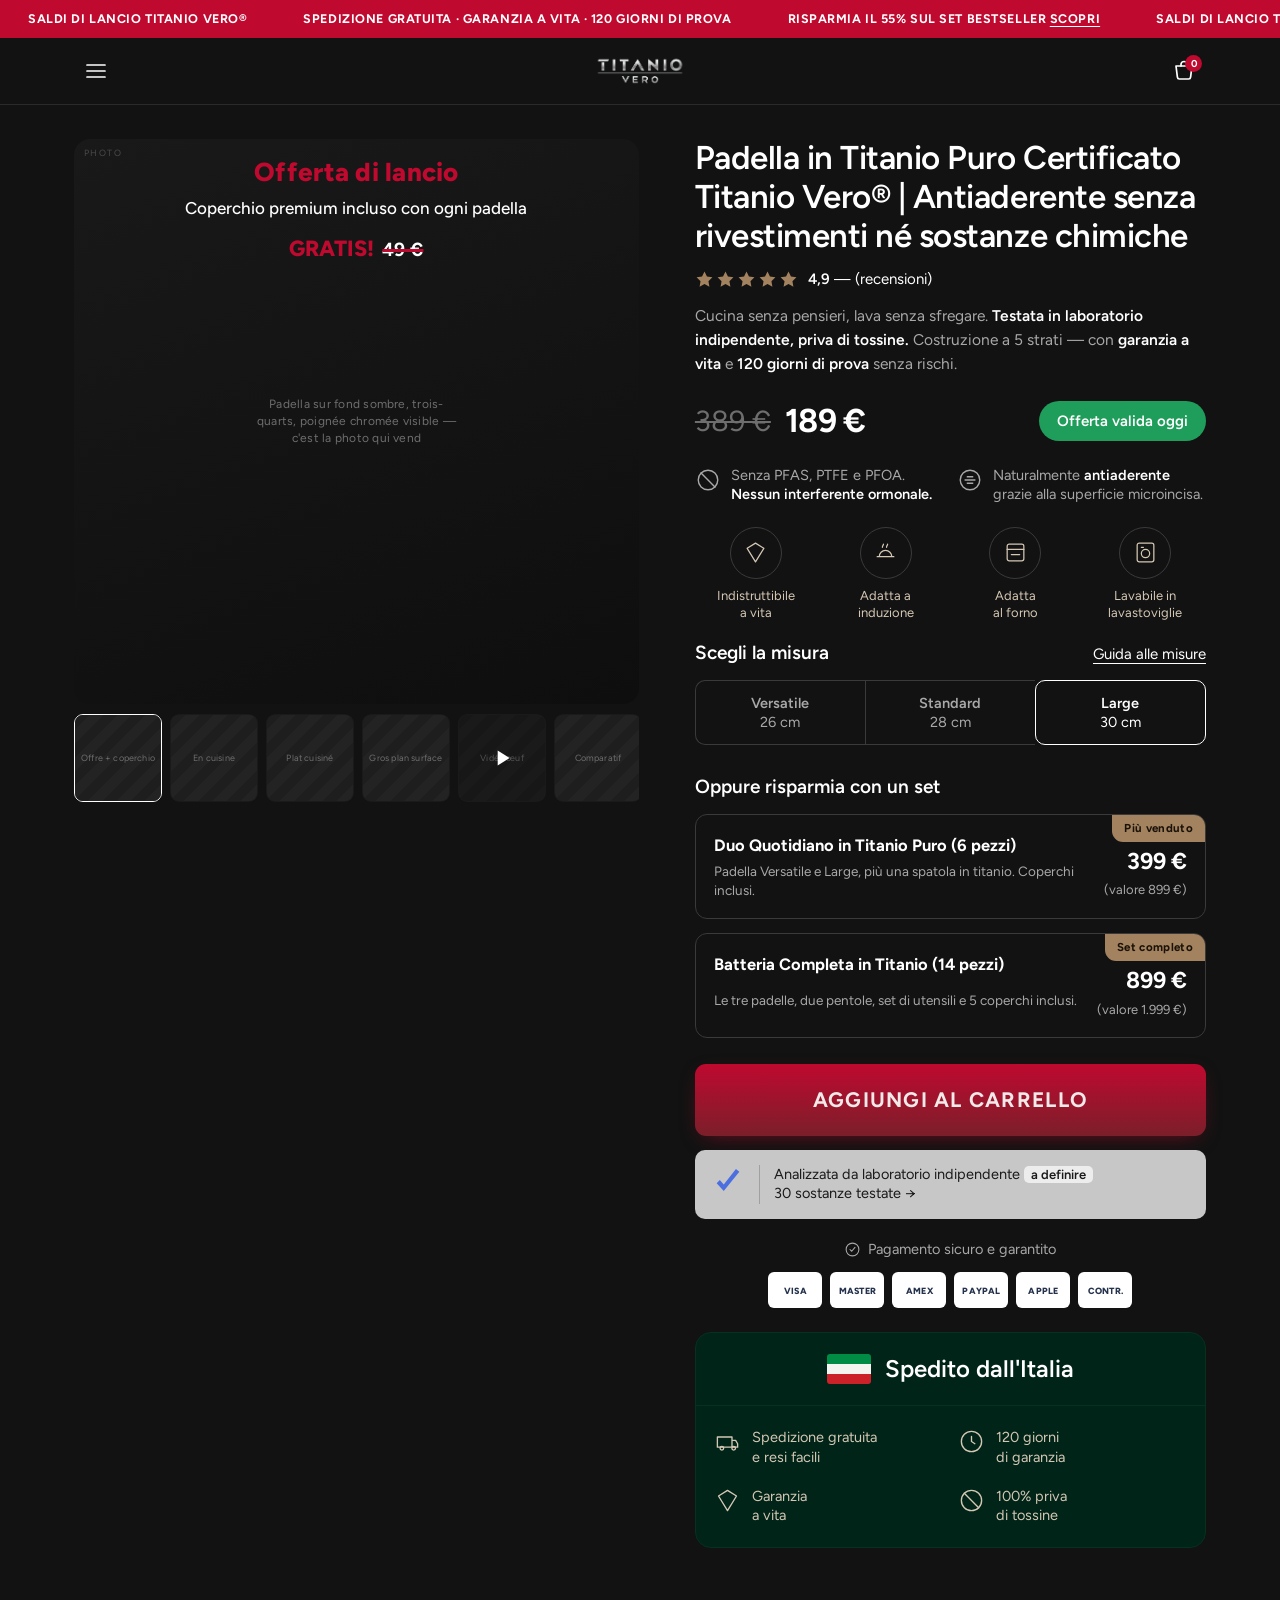
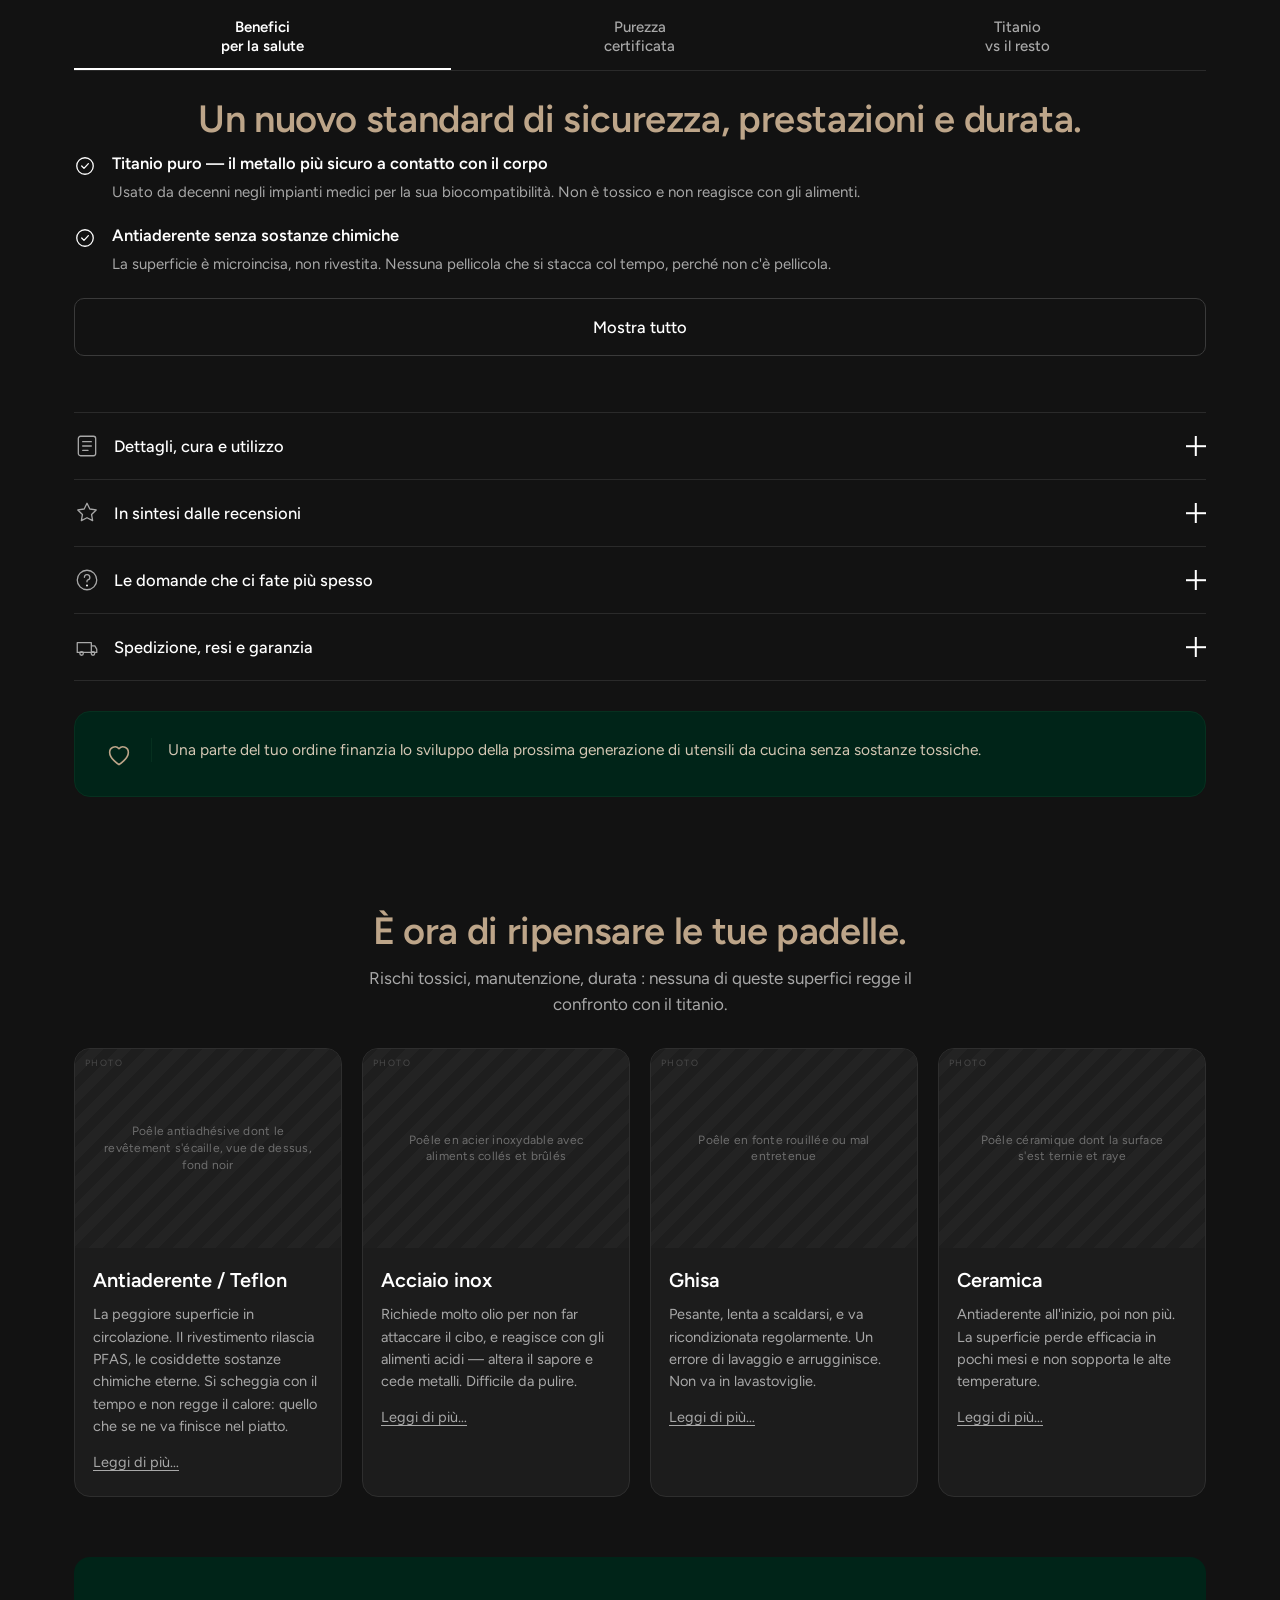
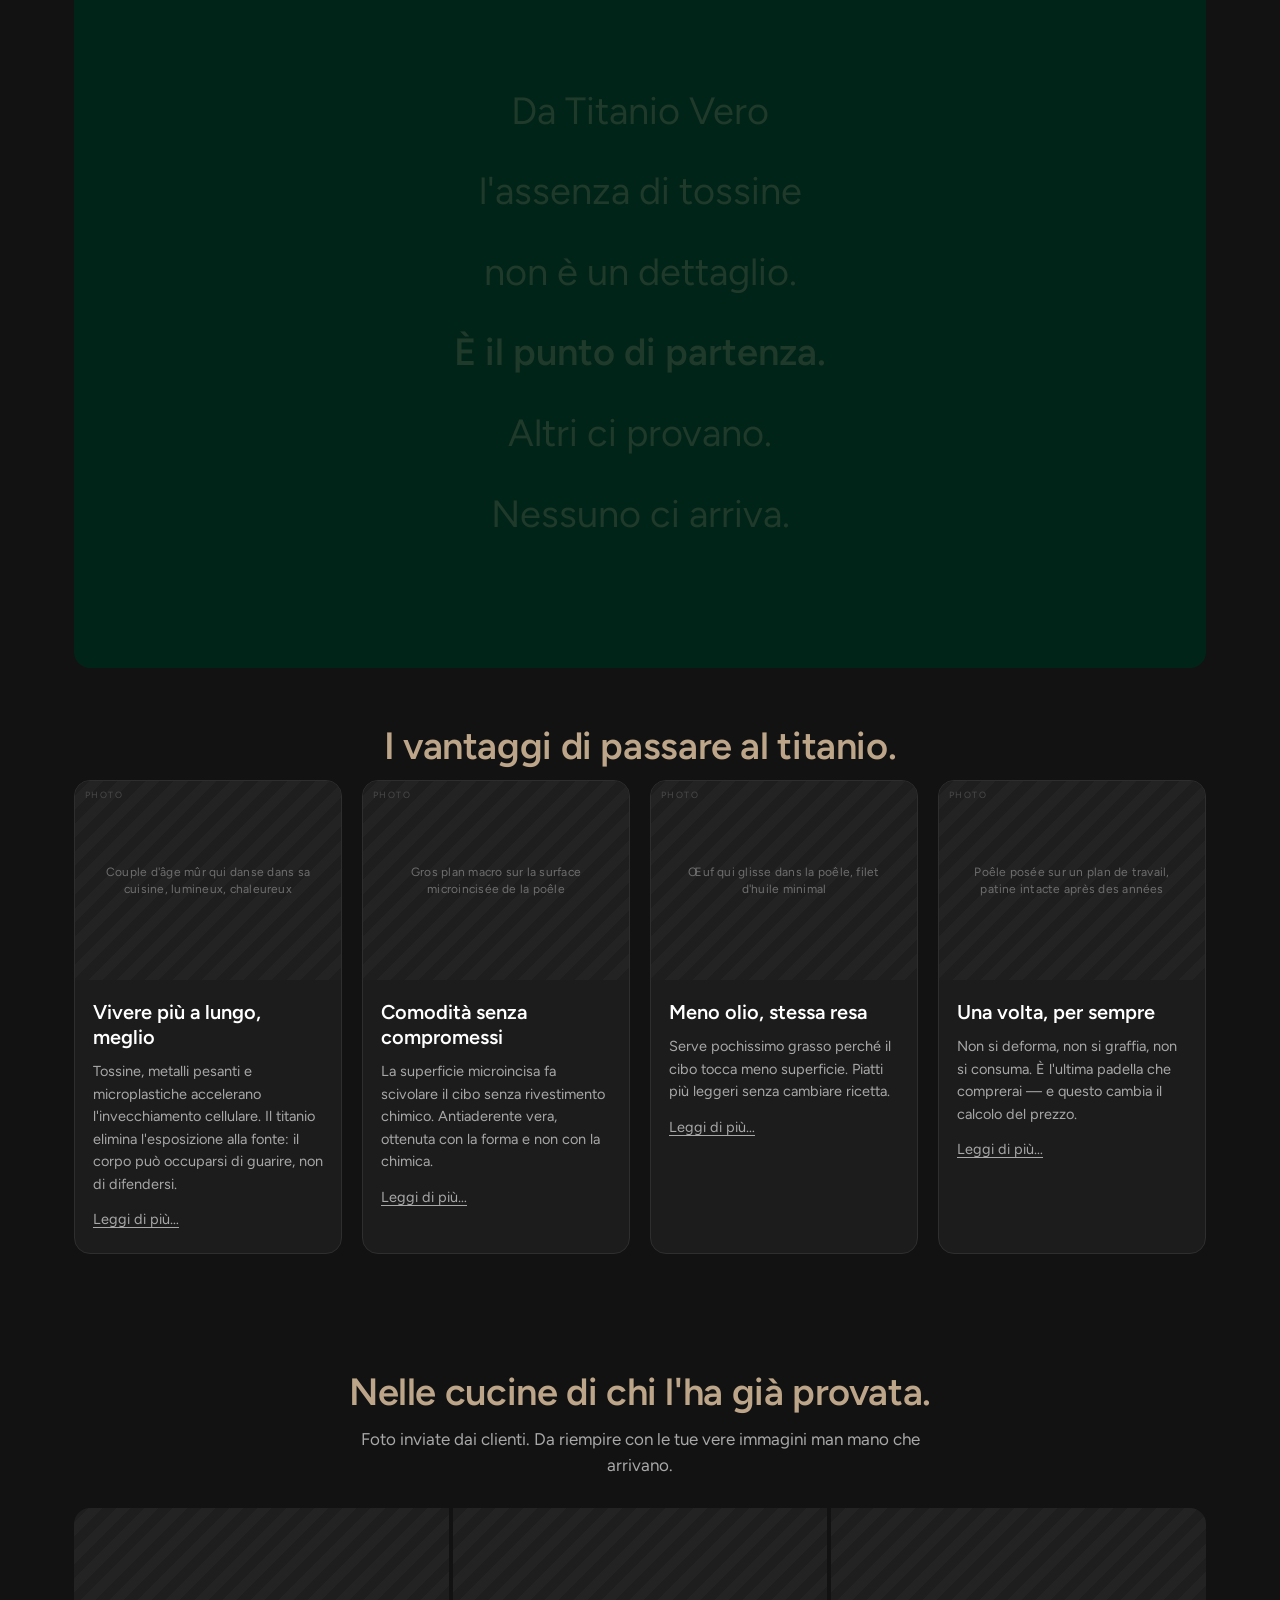
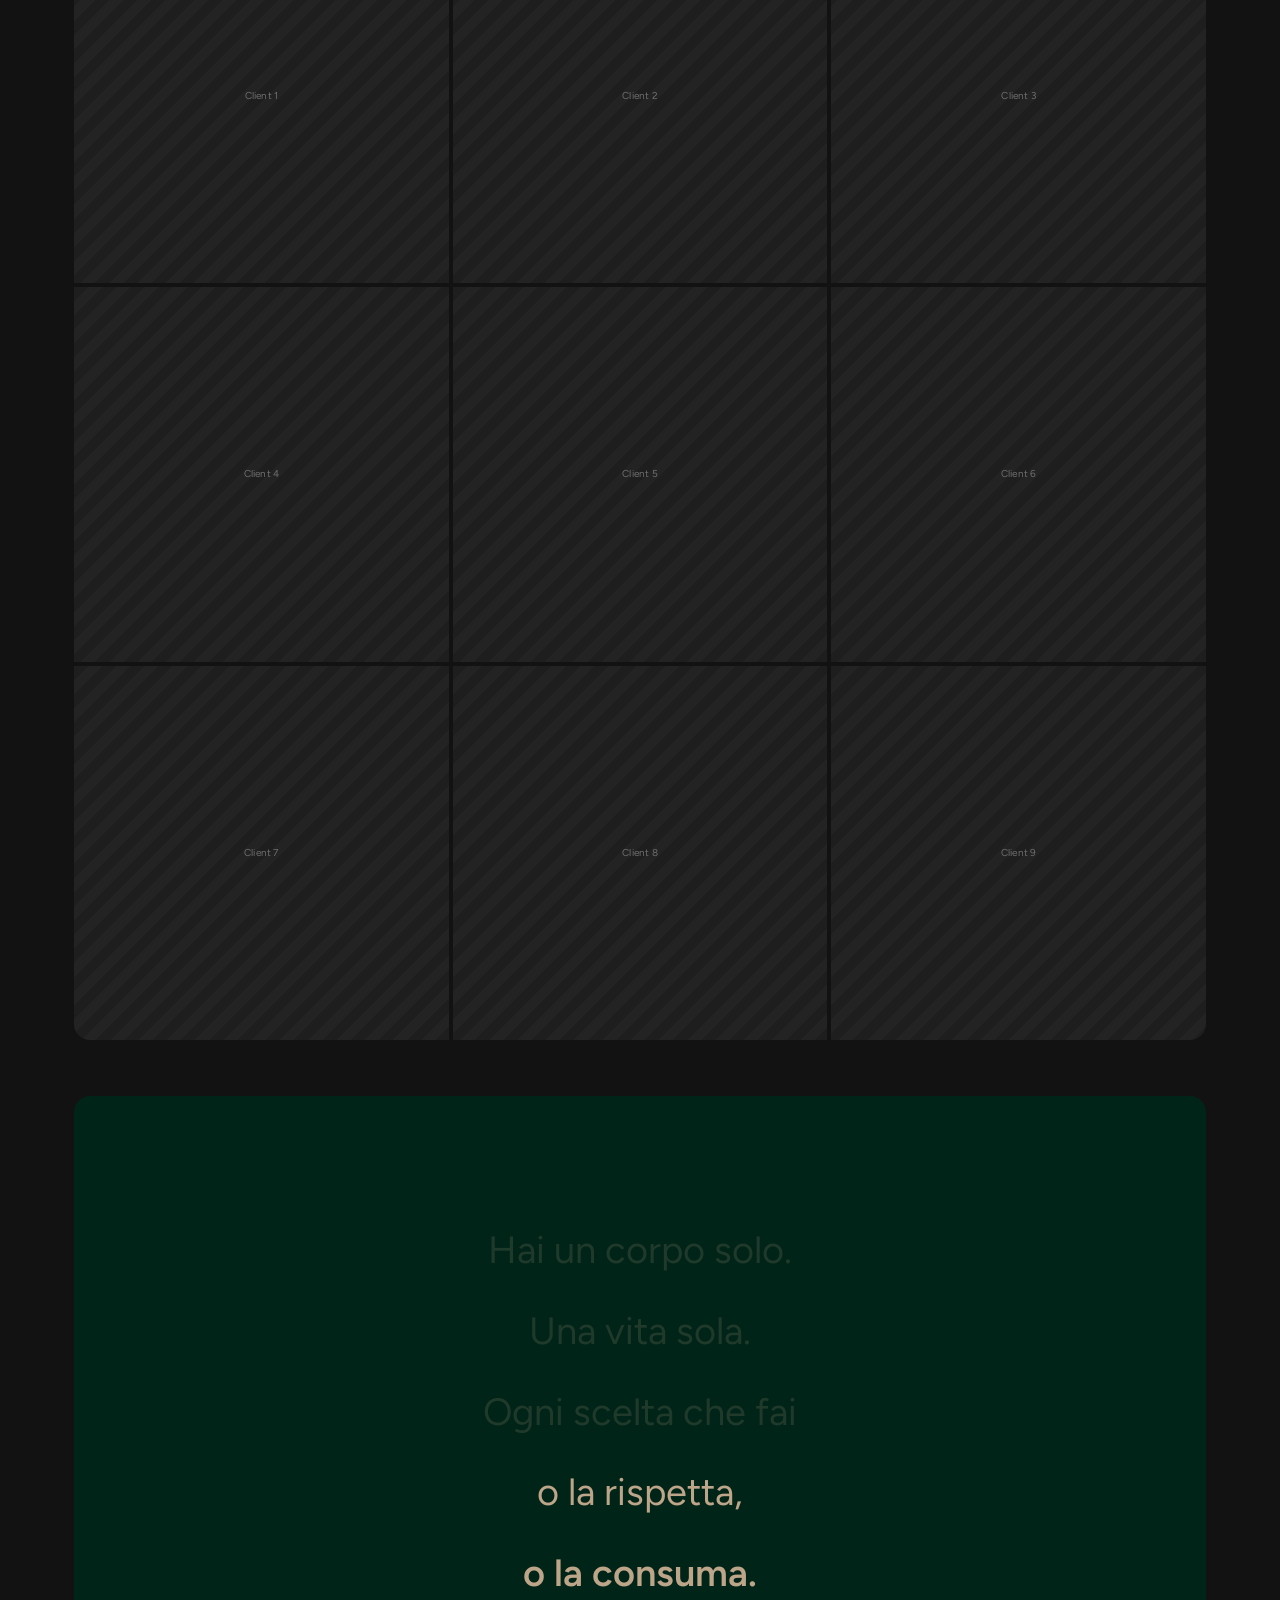
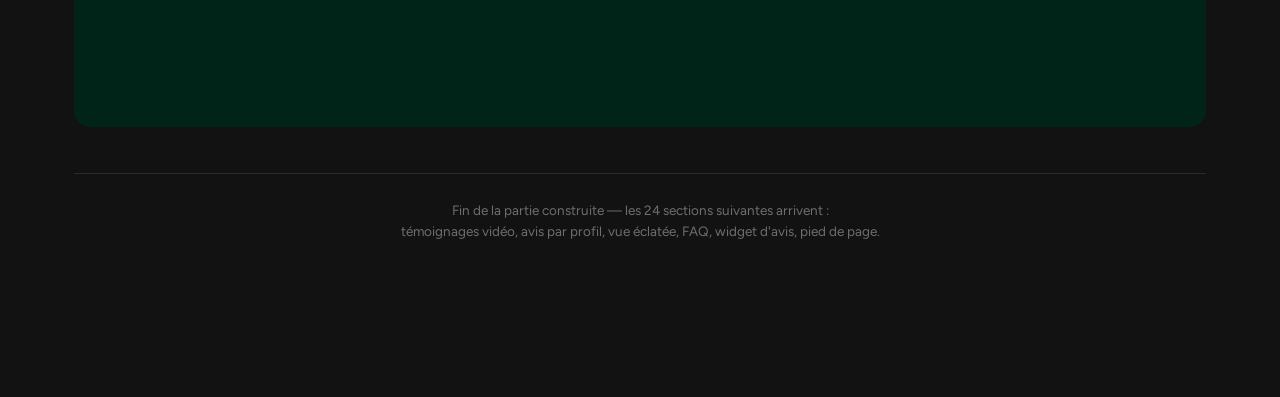
==== commit 6e614071: "Comparatif des revêtements, bénéfices, mosaïque et blocs à révélation Cinq sections s'ajoutent après" ====
--- a/preview/index.html
+++ b/preview/index.html
@@ -351,9 +351,129 @@
     </div>
   </section>
 
+
+  <!-- 9 ───────────────────────────────────────── comparatif des revêtements -->
+  <section class="sezione">
+    <h2 class="sezione__titolo">È ora di ripensare le tue padelle.</h2>
+    <p class="sezione__intro">Rischi tossici, manutenzione, durata : nessuna di queste superfici regge il confronto con il titanio.</p>
+    <div class="carte">
+      <article class="carta">
+        <div class="carta__foto"><div class="ph"><span>Poêle antiadhésive dont le revêtement s'écaille, vue de dessus, fond noir</span></div></div>
+        <div class="carta__corpo">
+          <h3 class="carta__titolo">Antiaderente / Teflon</h3>
+          <p class="carta__testo">La peggiore superficie in circolazione. Il rivestimento rilascia PFAS, le cosiddette sostanze chimiche eterne. Si scheggia con il tempo e non regge il calore: quello che se ne va finisce nel piatto.</p>
+          <button class="carta__altro">Leggi di più…</button>
+        </div>
+      </article>
+      <article class="carta">
+        <div class="carta__foto"><div class="ph"><span>Poêle en acier inoxydable avec aliments collés et brûlés</span></div></div>
+        <div class="carta__corpo">
+          <h3 class="carta__titolo">Acciaio inox</h3>
+          <p class="carta__testo">Richiede molto olio per non far attaccare il cibo, e reagisce con gli alimenti acidi — altera il sapore e cede metalli. Difficile da pulire.</p>
+          <button class="carta__altro">Leggi di più…</button>
+        </div>
+      </article>
+      <article class="carta">
+        <div class="carta__foto"><div class="ph"><span>Poêle en fonte rouillée ou mal entretenue</span></div></div>
+        <div class="carta__corpo">
+          <h3 class="carta__titolo">Ghisa</h3>
+          <p class="carta__testo">Pesante, lenta a scaldarsi, e va ricondizionata regolarmente. Un errore di lavaggio e arrugginisce. Non va in lavastoviglie.</p>
+          <button class="carta__altro">Leggi di più…</button>
+        </div>
+      </article>
+      <article class="carta">
+        <div class="carta__foto"><div class="ph"><span>Poêle céramique dont la surface s'est ternie et raye</span></div></div>
+        <div class="carta__corpo">
+          <h3 class="carta__titolo">Ceramica</h3>
+          <p class="carta__testo">Antiaderente all'inizio, poi non più. La superficie perde efficacia in pochi mesi e non sopporta le alte temperature.</p>
+          <button class="carta__altro">Leggi di più…</button>
+        </div>
+      </article>
+    </div>
+  </section>
+
+  <!-- 10 ──────────────────────────────────────── bloc à révélation -->
+  <section class="sezione" style="padding-block:0">
+    <div class="rivelazione" id="riv1">
+      <p class="rivelazione__riga">Da Titanio Vero</p>
+      <p class="rivelazione__riga">l'assenza di tossine</p>
+      <p class="rivelazione__riga">non è un dettaglio.</p>
+      <p class="rivelazione__riga forte">È il punto di partenza.</p>
+      <p class="rivelazione__riga">Altri ci provano.</p>
+      <p class="rivelazione__riga">Nessuno ci arriva.</p>
+    </div>
+  </section>
+
+  <!-- 11 ──────────────────────────────────────── bénéfices -->
+  <section class="sezione">
+    <h2 class="sezione__titolo">I vantaggi di passare al titanio.</h2>
+    <div class="carte">
+      <article class="carta">
+        <div class="carta__foto"><div class="ph"><span>Couple d'âge mûr qui danse dans sa cuisine, lumineux, chaleureux</span></div></div>
+        <div class="carta__corpo">
+          <h3 class="carta__titolo">Vivere più a lungo, meglio</h3>
+          <p class="carta__testo">Tossine, metalli pesanti e microplastiche accelerano l'invecchiamento cellulare. Il titanio elimina l'esposizione alla fonte: il corpo può occuparsi di guarire, non di difendersi.</p>
+          <button class="carta__altro">Leggi di più…</button>
+        </div>
+      </article>
+      <article class="carta">
+        <div class="carta__foto"><div class="ph"><span>Gros plan macro sur la surface microincisée de la poêle</span></div></div>
+        <div class="carta__corpo">
+          <h3 class="carta__titolo">Comodità senza compromessi</h3>
+          <p class="carta__testo">La superficie microincisa fa scivolare il cibo senza rivestimento chimico. Antiaderente vera, ottenuta con la forma e non con la chimica.</p>
+          <button class="carta__altro">Leggi di più…</button>
+        </div>
+      </article>
+      <article class="carta">
+        <div class="carta__foto"><div class="ph"><span>Œuf qui glisse dans la poêle, filet d'huile minimal</span></div></div>
+        <div class="carta__corpo">
+          <h3 class="carta__titolo">Meno olio, stessa resa</h3>
+          <p class="carta__testo">Serve pochissimo grasso perché il cibo tocca meno superficie. Piatti più leggeri senza cambiare ricetta.</p>
+          <button class="carta__altro">Leggi di più…</button>
+        </div>
+      </article>
+      <article class="carta">
+        <div class="carta__foto"><div class="ph"><span>Poêle posée sur un plan de travail, patine intacte après des années</span></div></div>
+        <div class="carta__corpo">
+          <h3 class="carta__titolo">Una volta, per sempre</h3>
+          <p class="carta__testo">Non si deforma, non si graffia, non si consuma. È l'ultima padella che comprerai — e questo cambia il calcolo del prezzo.</p>
+          <button class="carta__altro">Leggi di più…</button>
+        </div>
+      </article>
+    </div>
+  </section>
+
+  <!-- 12 ──────────────────────────────────────── mosaïque clients -->
+  <section class="sezione">
+    <h2 class="sezione__titolo">Nelle cucine di chi l'ha già provata.</h2>
+    <p class="sezione__intro">Foto inviate dai clienti. Da riempire con le tue vere immagini man mano che arrivano.</p>
+    <div class="mosaico">
+      <div class="ph"><span>Client 1</span></div>
+      <div class="ph"><span>Client 2</span></div>
+      <div class="ph"><span>Client 3</span></div>
+      <div class="ph"><span>Client 4</span></div>
+      <div class="ph"><span>Client 5</span></div>
+      <div class="ph"><span>Client 6</span></div>
+      <div class="ph"><span>Client 7</span></div>
+      <div class="ph"><span>Client 8</span></div>
+      <div class="ph"><span>Client 9</span></div>
+    </div>
+  </section>
+
+  <!-- 13 ──────────────────────────────────────── second bloc à révélation -->
+  <section class="sezione" style="padding-block:0">
+    <div class="rivelazione" id="riv2">
+      <p class="rivelazione__riga">Hai un corpo solo.</p>
+      <p class="rivelazione__riga">Una vita sola.</p>
+      <p class="rivelazione__riga">Ogni scelta che fai</p>
+      <p class="rivelazione__riga">o la rispetta,</p>
+      <p class="rivelazione__riga forte">o la consuma.</p>
+    </div>
+  </section>
+
   <p class="segnaposto-fine">
     Fin de la partie construite — les 24 sections suivantes arrivent&nbsp;:<br>
-    ventes croisées, témoignages vidéo, comparatif des revêtements, blocs à révélation,<br>mosaïque clients, avis par profil, vue éclatée, FAQ, avis, pied de page.
+    témoignages vidéo, avis par profil, vue éclatée, FAQ, widget d'avis, pied de page.
   </p>
 
 </div>
@@ -405,6 +525,17 @@
   bMostra.setAttribute('aria-expanded', aperta);
   bMostra.textContent = aperta ? 'Mostra meno' : 'Mostra tutto';
 });
+
+// blocs à révélation : chaque ligne s'allume en atteignant le milieu de l'écran
+const righe=document.querySelectorAll('.rivelazione__riga');
+if(matchMedia('(prefers-reduced-motion: reduce)').matches){
+  righe.forEach(r=>r.classList.add('accesa'));
+}else{
+  const occhio=new IntersectionObserver(
+    es=>es.forEach(e=>e.target.classList.toggle('accesa', e.isIntersecting)),
+    {rootMargin:'-40% 0px -40% 0px'});
+  righe.forEach(r=>occhio.observe(r));
+}
 </script>
 </body>
 </html>
--- a/preview/assets/style.css
+++ b/preview/assets/style.css
@@ -539,3 +539,95 @@
   .impegno{ padding:26px 28px; }
   .impegno p{ font-size:15.5px; }
 }
+
+/* ==========================================================================
+   11. Rangée de cartes défilantes
+       Défilement horizontal sur mobile, grille sur ordinateur.
+   ========================================================================== */
+.sezione__intro{
+  margin:0 0 30px; font-size:16px; line-height:1.55; color:var(--grigio);
+  max-width:56ch;
+}
+@media (min-width:940px){
+  .sezione__intro{ text-align:center; margin-inline:auto; font-size:17px; }
+}
+
+.carte{
+  display:flex; gap:14px;
+  overflow-x:auto; scrollbar-width:none;
+  scroll-snap-type:x mandatory;
+  margin-inline:calc(var(--pad) * -1);
+  padding-inline:var(--pad);
+  padding-bottom:4px;
+}
+.carte::-webkit-scrollbar{ display:none; }
+.carta{
+  flex:none; width:min(78vw,320px);
+  scroll-snap-align:start;
+  background:var(--nero-2);
+  border:1px solid #2E2E2E;
+  border-radius:var(--radius-lg);
+  overflow:hidden;
+  display:flex; flex-direction:column;
+}
+.carta__foto{ aspect-ratio:4/3; }
+.carta__foto .ph{ height:100%; border:0; border-radius:0; }
+.carta__corpo{ padding:20px 18px 22px; display:flex; flex-direction:column; flex:1; }
+.carta__titolo{ margin:0 0 10px; font-size:20px; font-weight:600; line-height:1.25; }
+.carta__testo{ margin:0; font-size:14.5px; line-height:1.55; color:var(--grigio); }
+.carta__altro{
+  margin-top:14px; align-self:flex-start;
+  background:none; border:0; padding:0; cursor:pointer;
+  color:var(--grigio); font-size:14.5px; text-decoration:underline;
+  text-underline-offset:3px;
+}
+.carta__altro:hover{ color:var(--bianco); }
+
+@media (min-width:940px){
+  .carte{
+    display:grid; grid-template-columns:repeat(4,minmax(0,1fr));
+    overflow:visible; margin-inline:0; padding-inline:0; gap:20px;
+  }
+  .carta{ width:auto; }
+}
+
+/* ==========================================================================
+   12. Bloc à révélation au défilement
+   ========================================================================== */
+.rivelazione{
+  background:var(--verde);
+  margin-inline:calc(var(--pad) * -1);
+  padding:110px var(--pad);
+  text-align:center;
+}
+.rivelazione__riga{
+  margin:0 0 26px;
+  font-size:clamp(23px,6.2vw,34px); line-height:1.28; font-weight:400;
+  color:var(--beige);
+  opacity:.16;
+  transition:opacity .55s ease;
+  text-wrap:balance;
+}
+.rivelazione__riga:last-child{ margin-bottom:0; }
+.rivelazione__riga.accesa{ opacity:1; }
+.rivelazione__riga.forte{ font-weight:600; }
+@media (prefers-reduced-motion:reduce){
+  .rivelazione__riga{ opacity:1; transition:none; }
+}
+@media (min-width:940px){
+  .rivelazione{ border-radius:var(--radius-lg); margin-inline:0; padding:130px 40px; }
+  .rivelazione__riga{ font-size:38px; margin-bottom:32px; }
+}
+
+/* ==========================================================================
+   13. Mosaïque clients
+   ========================================================================== */
+.mosaico{
+  display:grid; grid-template-columns:repeat(3,1fr); gap:3px;
+  margin-inline:calc(var(--pad) * -1);
+}
+.mosaico .ph{ aspect-ratio:1/1; border-radius:0; border:0; font-size:10px; padding:6px; }
+.mosaico .ph::after{ display:none; }
+@media (min-width:940px){
+  .mosaico{ margin-inline:0; border-radius:var(--radius-lg); overflow:hidden; gap:4px; }
+}
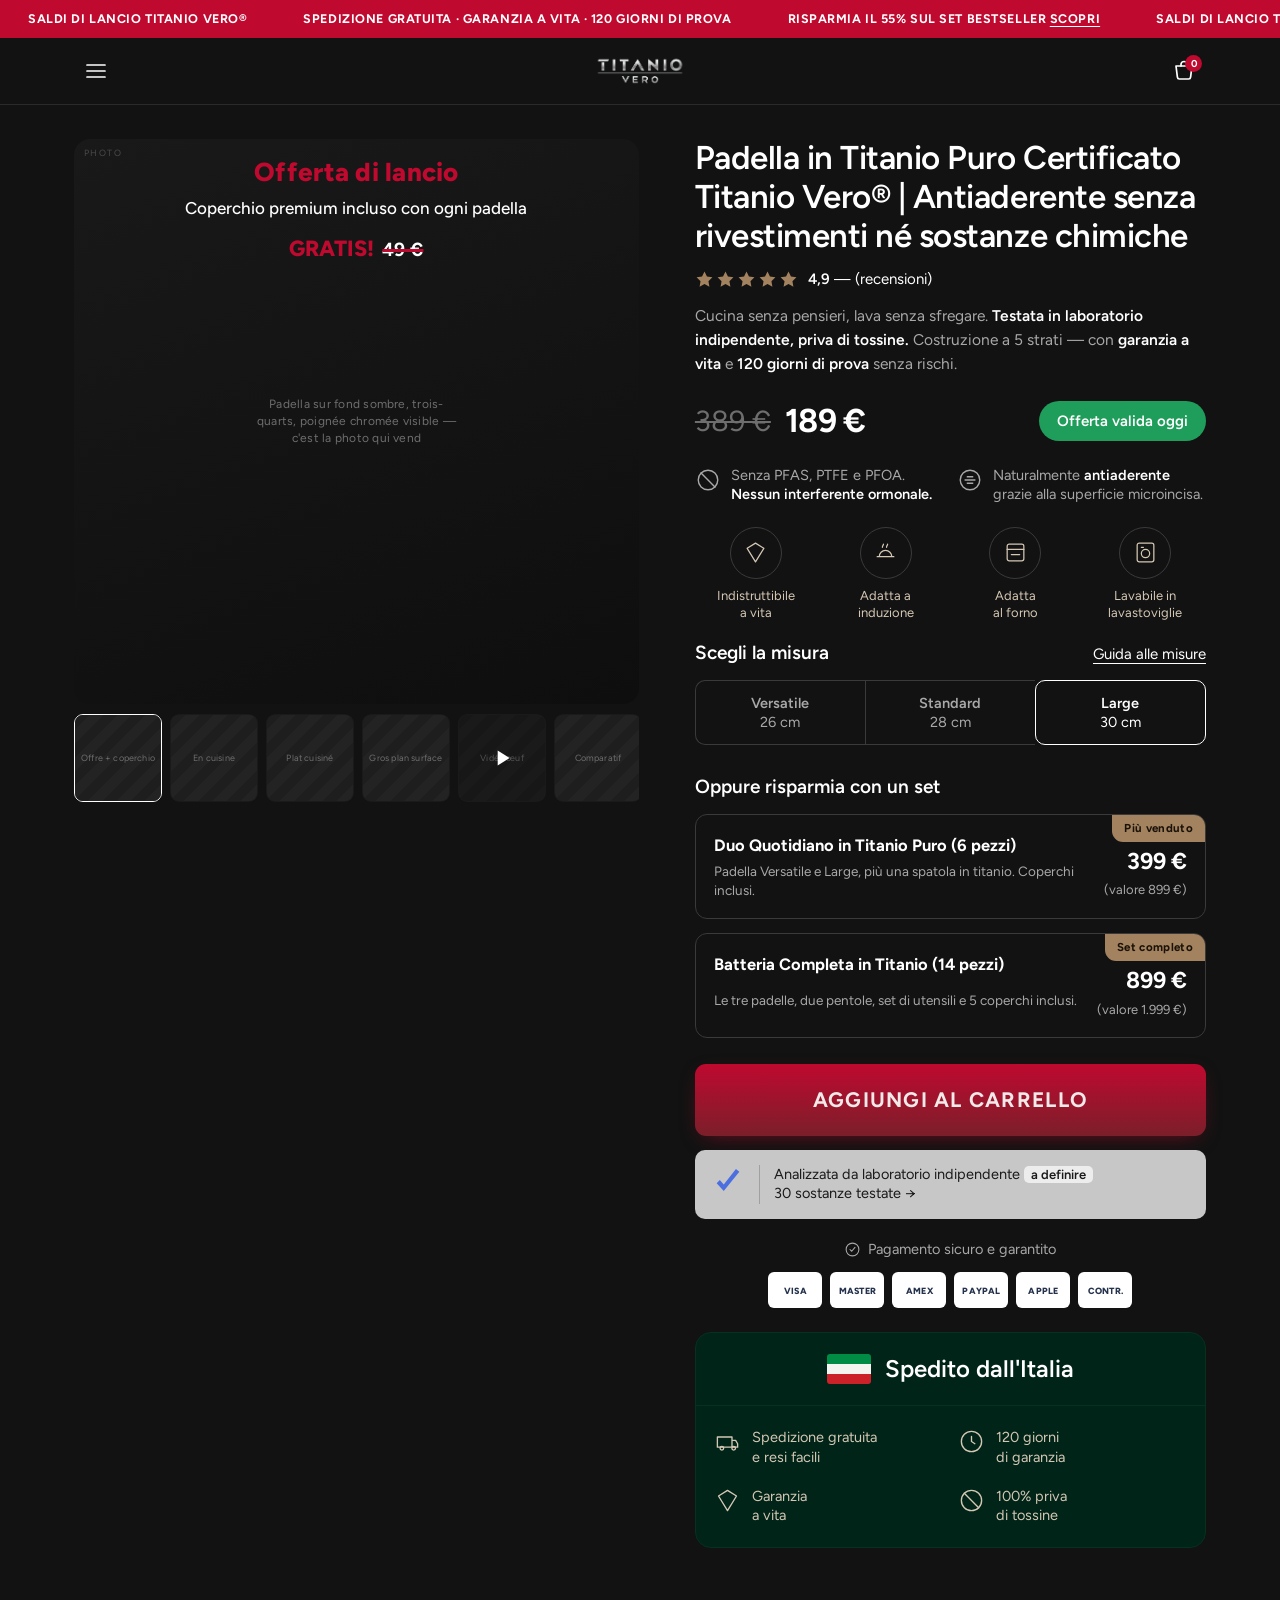
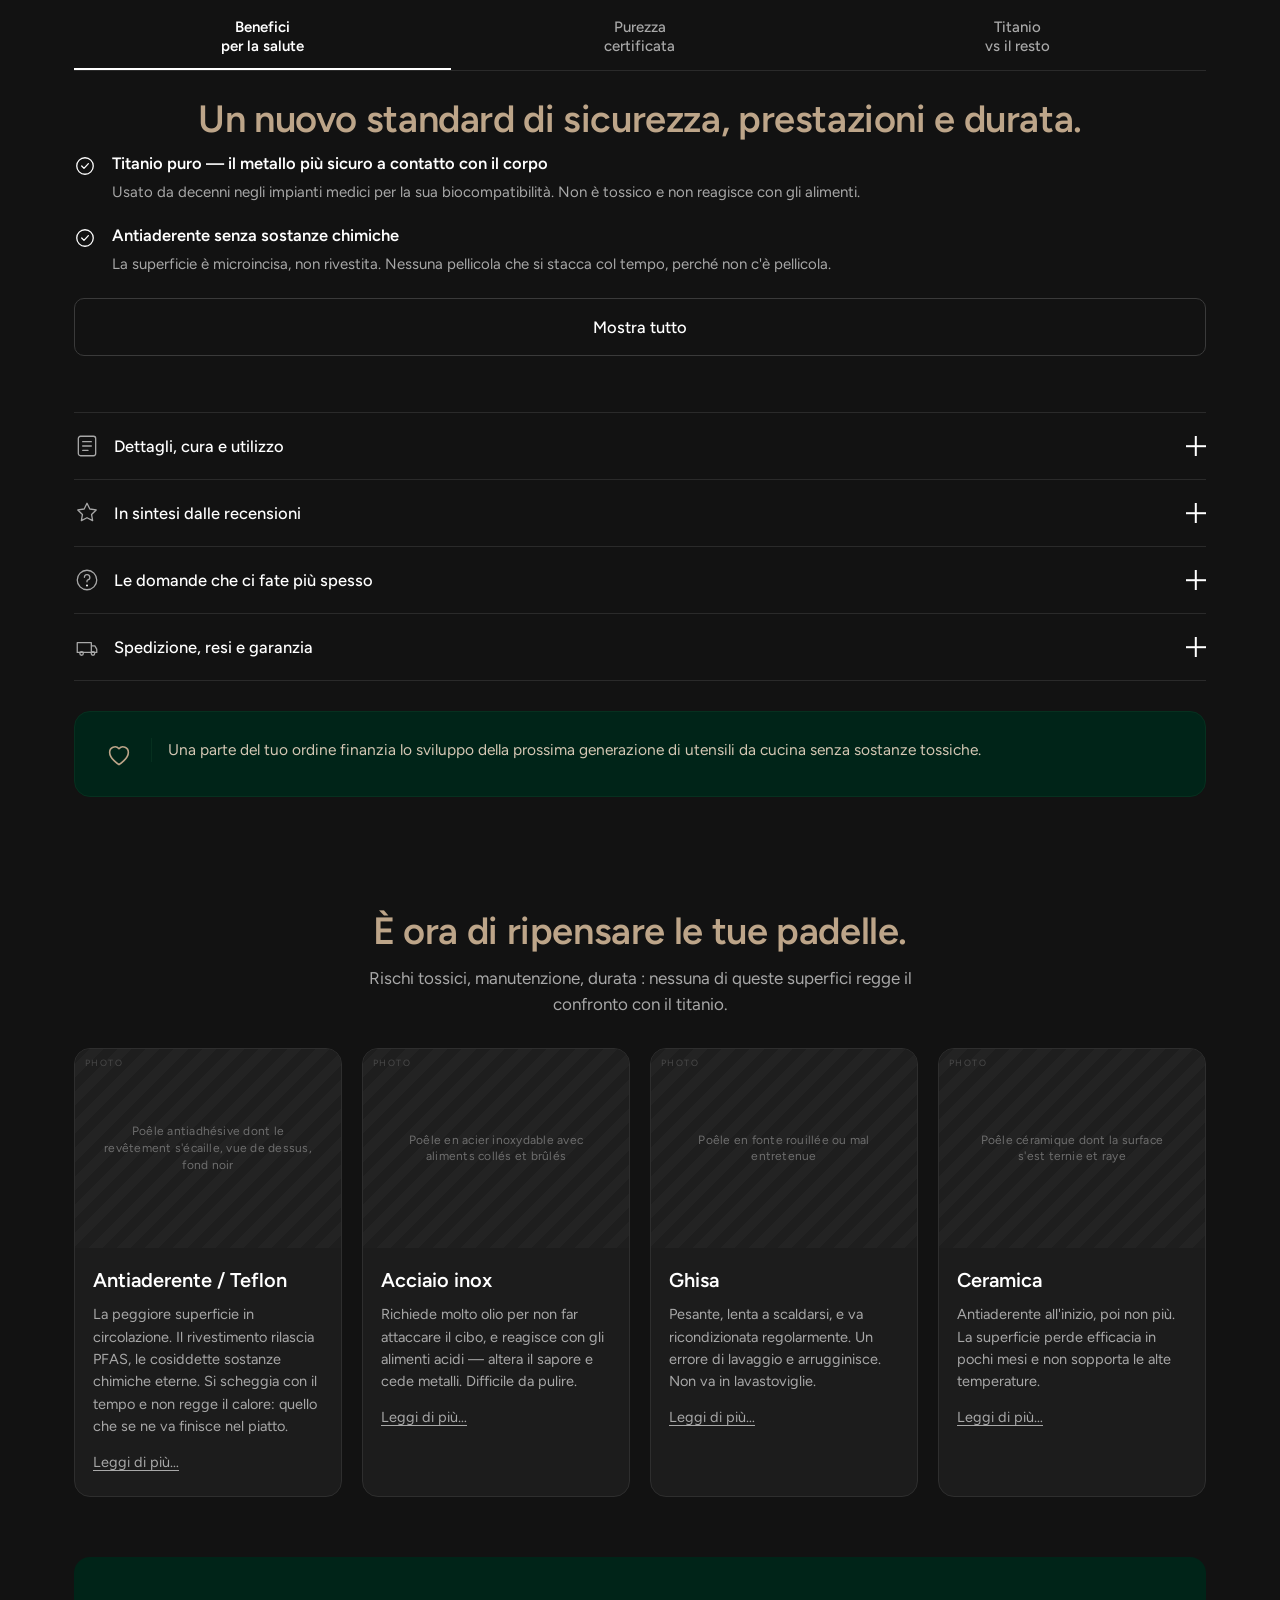
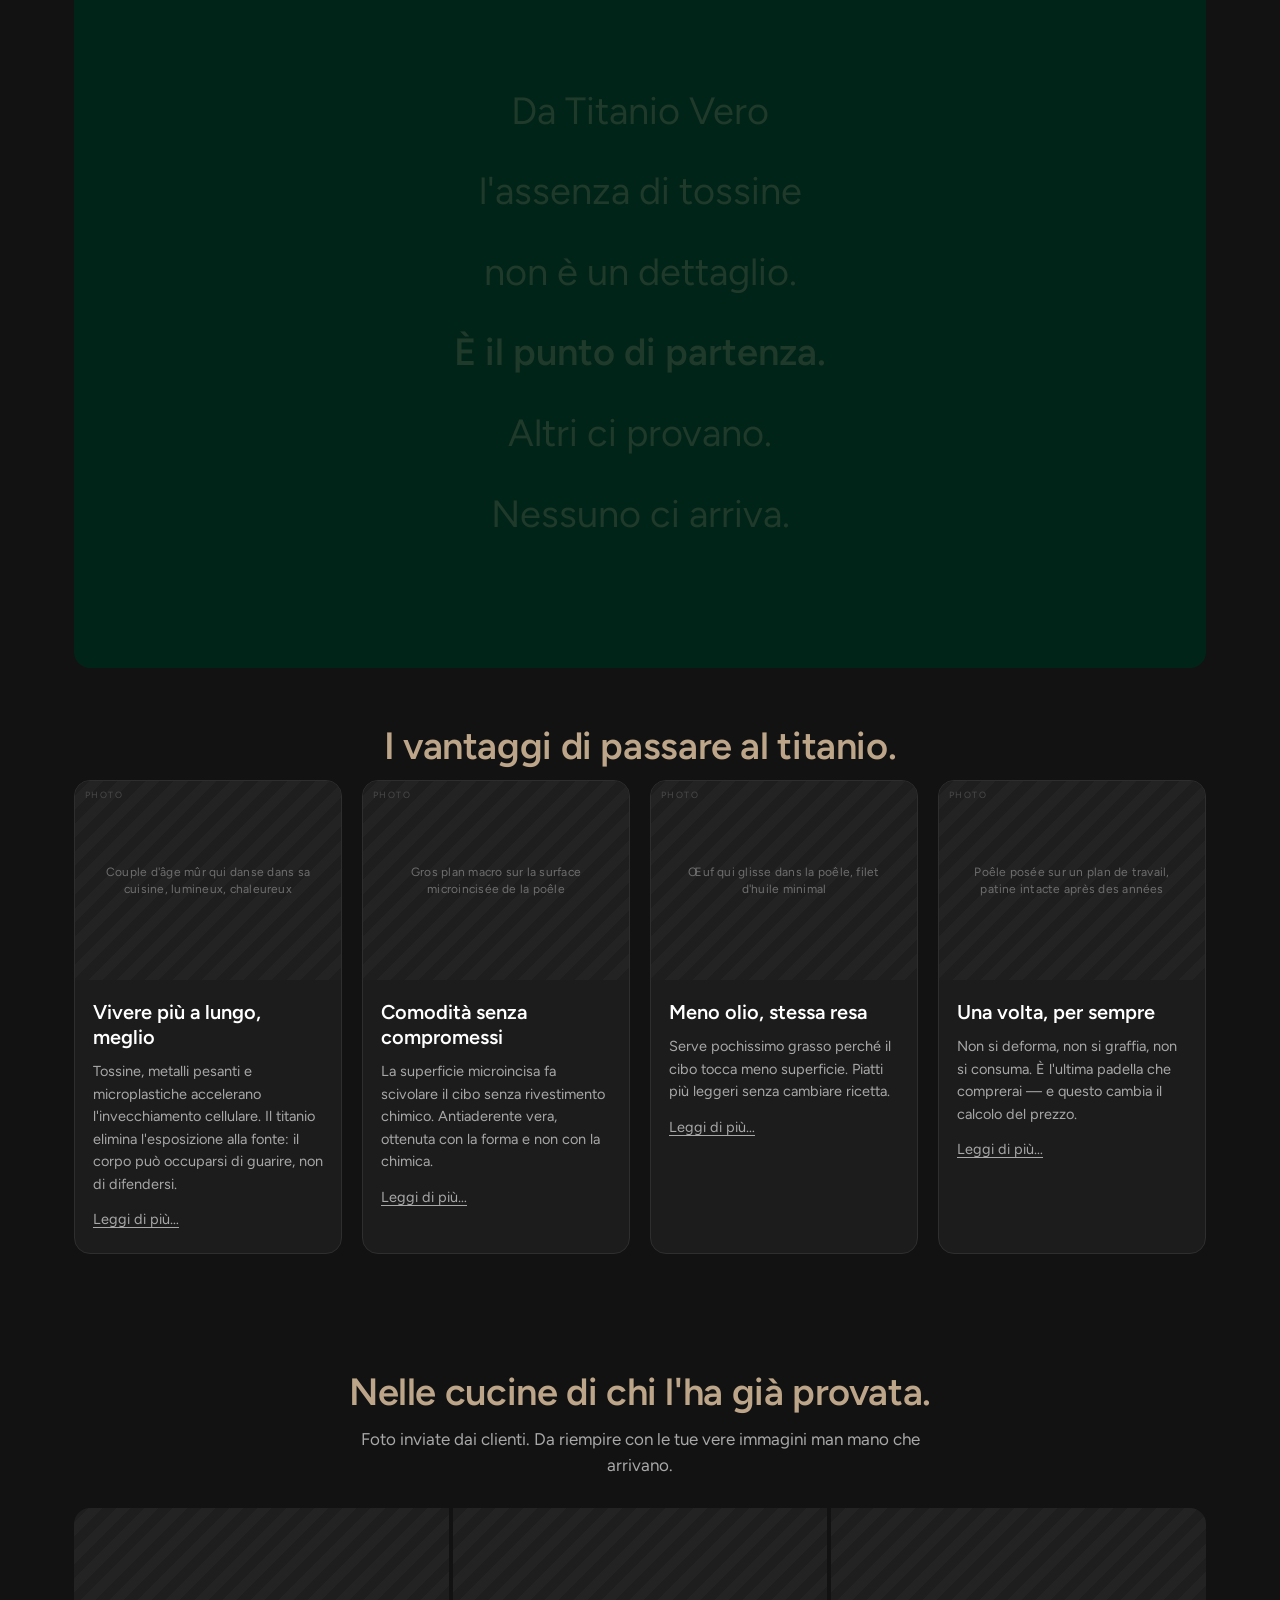
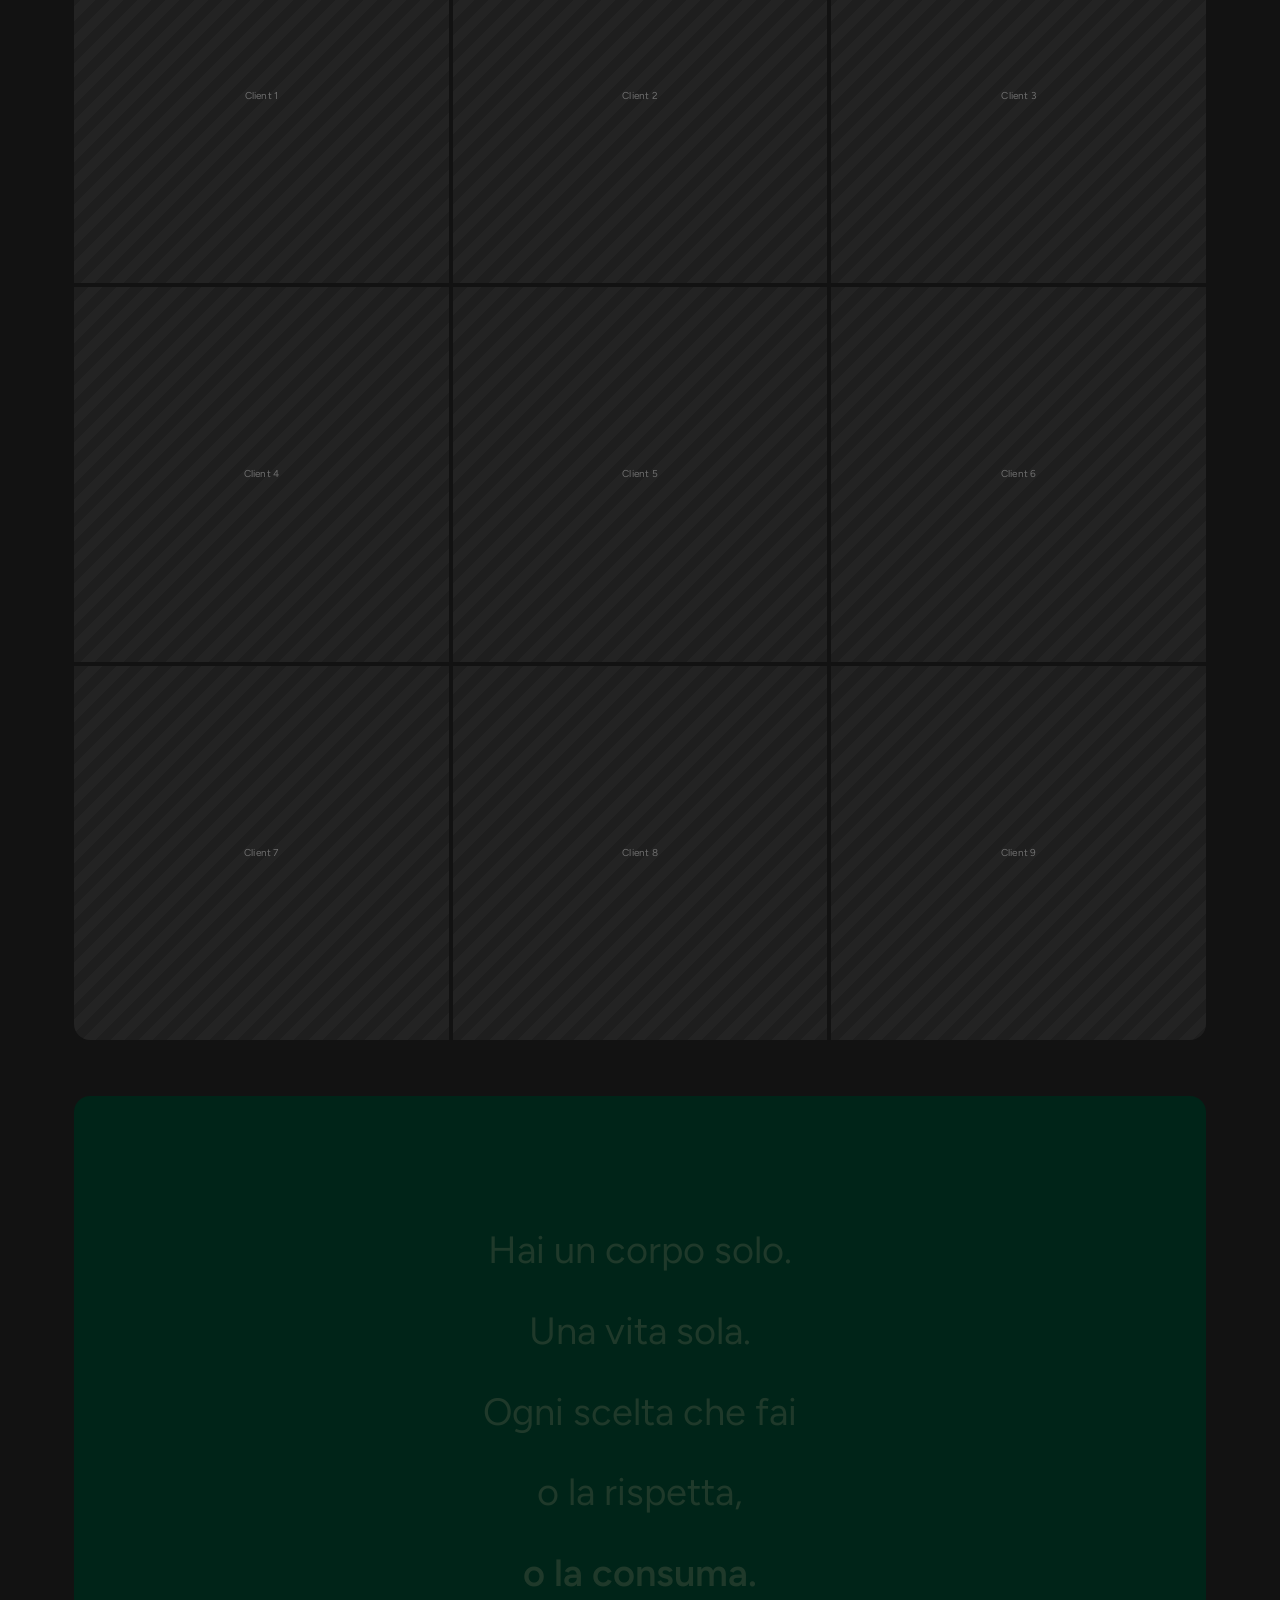
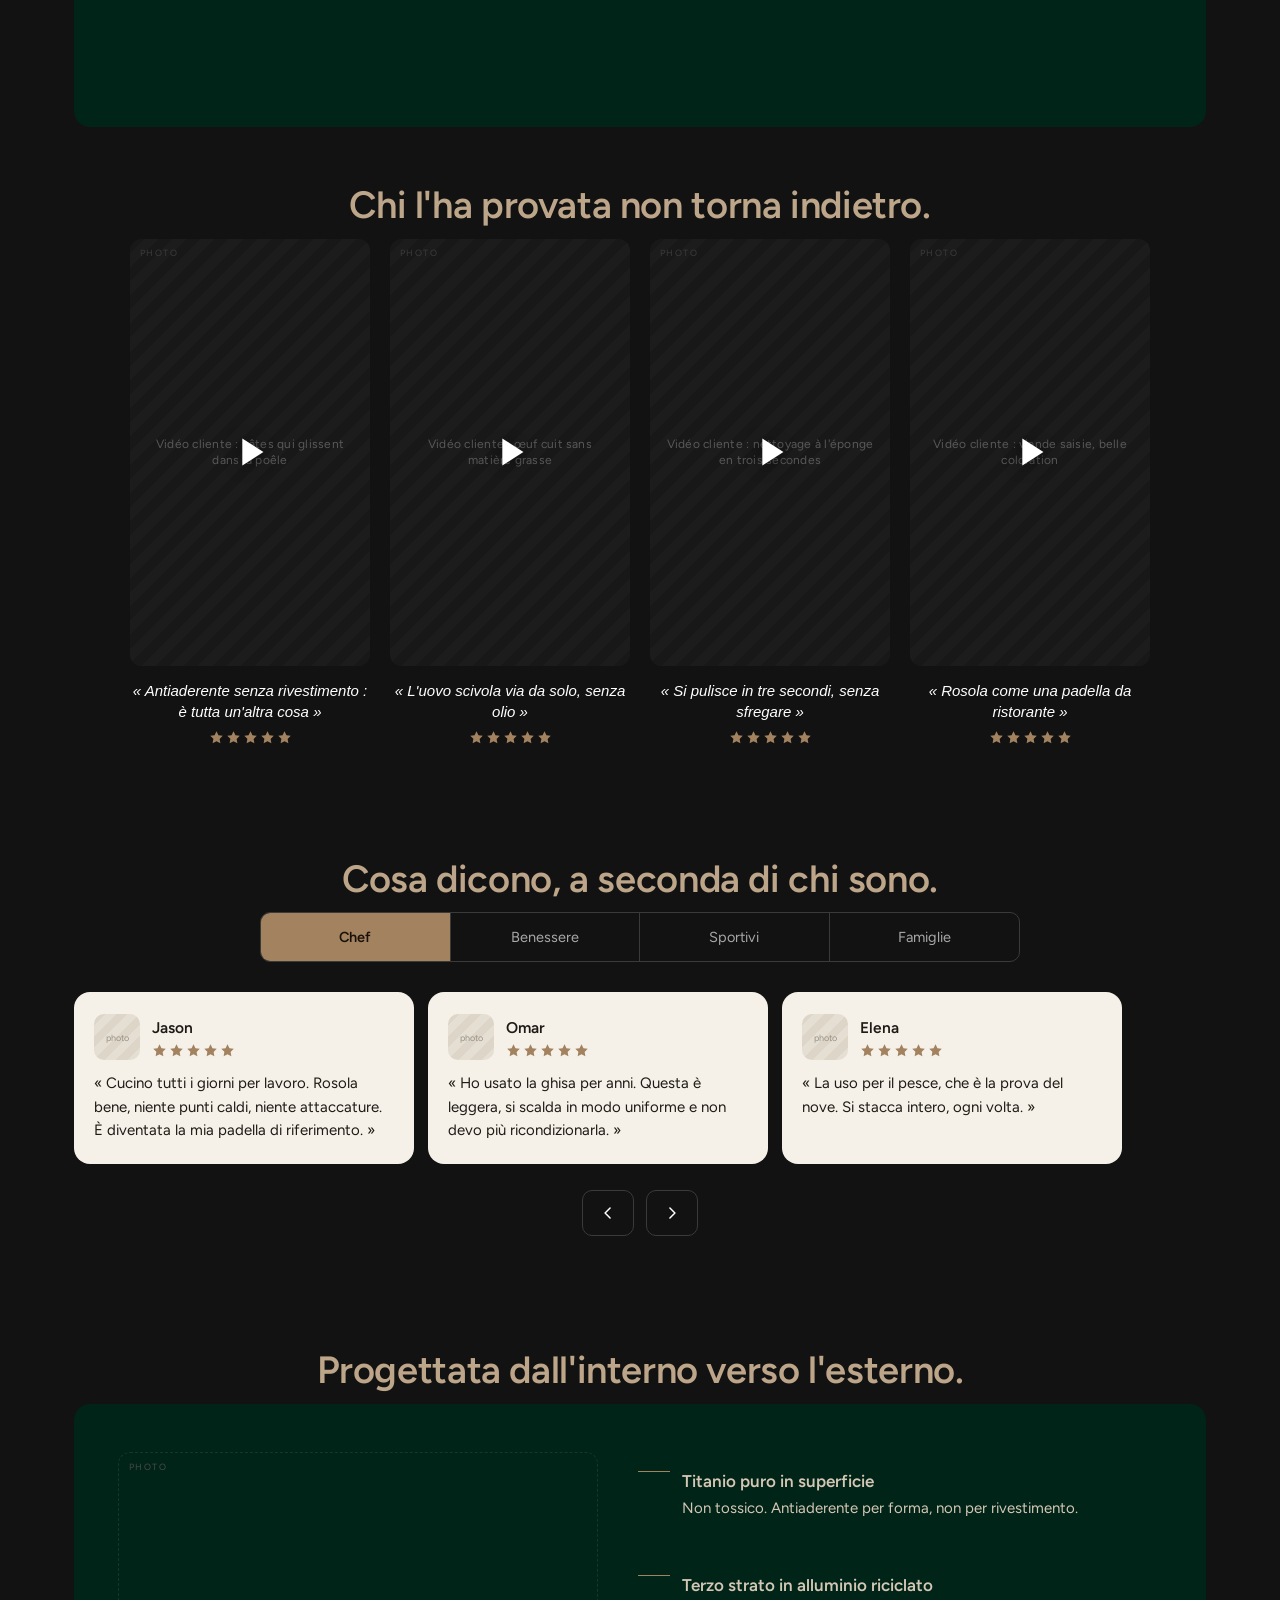
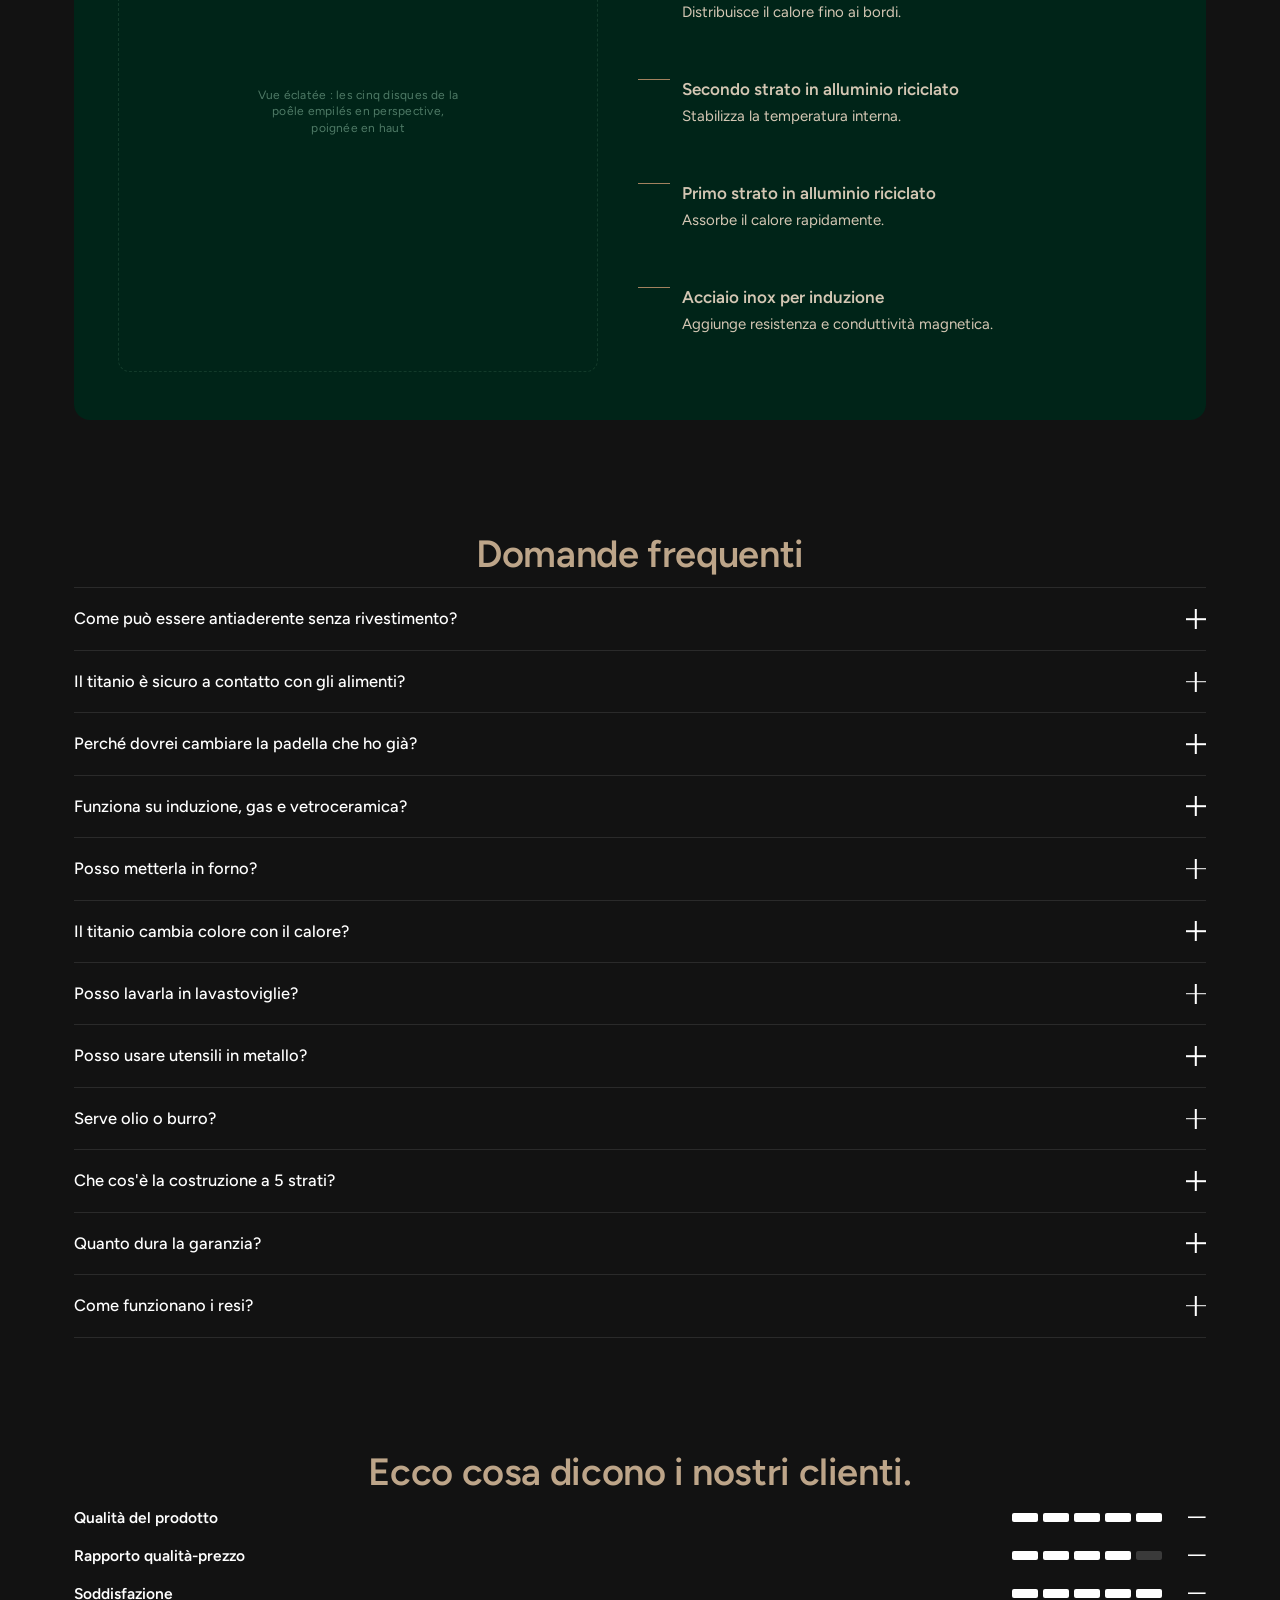
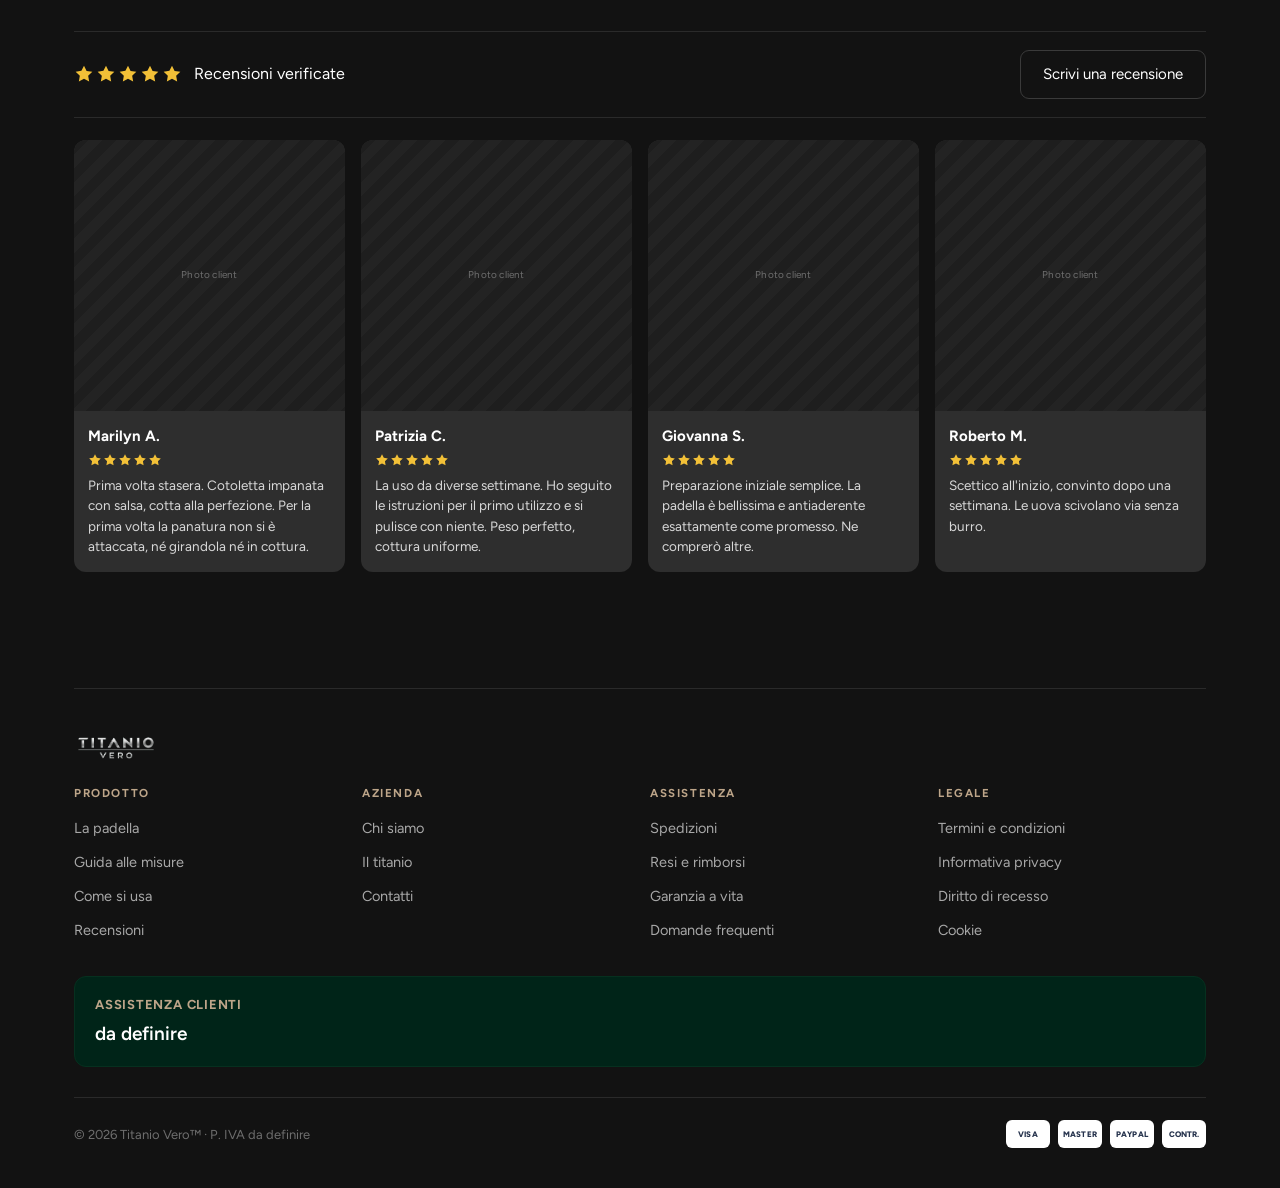
==== commit 8861b253: "Page complète : témoignages, couches, questions, avis, pied de page Les six dernières sections close" ====
--- a/preview/index.html
+++ b/preview/index.html
@@ -471,10 +471,384 @@
     </div>
   </section>
 
-  <p class="segnaposto-fine">
-    Fin de la partie construite — les 24 sections suivantes arrivent&nbsp;:<br>
-    témoignages vidéo, avis par profil, vue éclatée, FAQ, widget d'avis, pied de page.
-  </p>
+
+  <!-- 14 ──────────────────────────────────────── témoignages vidéo -->
+  <section class="sezione">
+    <h2 class="sezione__titolo">Chi l'ha provata non torna indietro.</h2>
+    <div class="video-fila">
+      <div class="video-carta">
+        <div class="video-carta__schermo">
+          <div class="ph"><span>Vidéo cliente : pâtes qui glissent dans la poêle</span></div>
+          <span class="video-carta__play"><svg viewBox="0 0 24 24"><path d="M8 5v14l11-7z"/></svg></span>
+        </div>
+        <p class="video-carta__citazione">« Antiaderente senza rivestimento : è tutta un'altra cosa »</p>
+        <span class="video-carta__stelle"><svg viewBox="0 0 24 24"><path d="m12 2 3.1 6.3 6.9 1-5 4.9 1.2 6.9L12 17.8 5.8 21l1.2-6.9-5-4.9 6.9-1L12 2Z"/></svg><svg viewBox="0 0 24 24"><path d="m12 2 3.1 6.3 6.9 1-5 4.9 1.2 6.9L12 17.8 5.8 21l1.2-6.9-5-4.9 6.9-1L12 2Z"/></svg><svg viewBox="0 0 24 24"><path d="m12 2 3.1 6.3 6.9 1-5 4.9 1.2 6.9L12 17.8 5.8 21l1.2-6.9-5-4.9 6.9-1L12 2Z"/></svg><svg viewBox="0 0 24 24"><path d="m12 2 3.1 6.3 6.9 1-5 4.9 1.2 6.9L12 17.8 5.8 21l1.2-6.9-5-4.9 6.9-1L12 2Z"/></svg><svg viewBox="0 0 24 24"><path d="m12 2 3.1 6.3 6.9 1-5 4.9 1.2 6.9L12 17.8 5.8 21l1.2-6.9-5-4.9 6.9-1L12 2Z"/></svg></span>
+      </div>
+      <div class="video-carta">
+        <div class="video-carta__schermo">
+          <div class="ph"><span>Vidéo cliente : œuf cuit sans matière grasse</span></div>
+          <span class="video-carta__play"><svg viewBox="0 0 24 24"><path d="M8 5v14l11-7z"/></svg></span>
+        </div>
+        <p class="video-carta__citazione">« L'uovo scivola via da solo, senza olio »</p>
+        <span class="video-carta__stelle"><svg viewBox="0 0 24 24"><path d="m12 2 3.1 6.3 6.9 1-5 4.9 1.2 6.9L12 17.8 5.8 21l1.2-6.9-5-4.9 6.9-1L12 2Z"/></svg><svg viewBox="0 0 24 24"><path d="m12 2 3.1 6.3 6.9 1-5 4.9 1.2 6.9L12 17.8 5.8 21l1.2-6.9-5-4.9 6.9-1L12 2Z"/></svg><svg viewBox="0 0 24 24"><path d="m12 2 3.1 6.3 6.9 1-5 4.9 1.2 6.9L12 17.8 5.8 21l1.2-6.9-5-4.9 6.9-1L12 2Z"/></svg><svg viewBox="0 0 24 24"><path d="m12 2 3.1 6.3 6.9 1-5 4.9 1.2 6.9L12 17.8 5.8 21l1.2-6.9-5-4.9 6.9-1L12 2Z"/></svg><svg viewBox="0 0 24 24"><path d="m12 2 3.1 6.3 6.9 1-5 4.9 1.2 6.9L12 17.8 5.8 21l1.2-6.9-5-4.9 6.9-1L12 2Z"/></svg></span>
+      </div>
+      <div class="video-carta">
+        <div class="video-carta__schermo">
+          <div class="ph"><span>Vidéo cliente : nettoyage à l'éponge en trois secondes</span></div>
+          <span class="video-carta__play"><svg viewBox="0 0 24 24"><path d="M8 5v14l11-7z"/></svg></span>
+        </div>
+        <p class="video-carta__citazione">« Si pulisce in tre secondi, senza sfregare »</p>
+        <span class="video-carta__stelle"><svg viewBox="0 0 24 24"><path d="m12 2 3.1 6.3 6.9 1-5 4.9 1.2 6.9L12 17.8 5.8 21l1.2-6.9-5-4.9 6.9-1L12 2Z"/></svg><svg viewBox="0 0 24 24"><path d="m12 2 3.1 6.3 6.9 1-5 4.9 1.2 6.9L12 17.8 5.8 21l1.2-6.9-5-4.9 6.9-1L12 2Z"/></svg><svg viewBox="0 0 24 24"><path d="m12 2 3.1 6.3 6.9 1-5 4.9 1.2 6.9L12 17.8 5.8 21l1.2-6.9-5-4.9 6.9-1L12 2Z"/></svg><svg viewBox="0 0 24 24"><path d="m12 2 3.1 6.3 6.9 1-5 4.9 1.2 6.9L12 17.8 5.8 21l1.2-6.9-5-4.9 6.9-1L12 2Z"/></svg><svg viewBox="0 0 24 24"><path d="m12 2 3.1 6.3 6.9 1-5 4.9 1.2 6.9L12 17.8 5.8 21l1.2-6.9-5-4.9 6.9-1L12 2Z"/></svg></span>
+      </div>
+      <div class="video-carta">
+        <div class="video-carta__schermo">
+          <div class="ph"><span>Vidéo cliente : viande saisie, belle coloration</span></div>
+          <span class="video-carta__play"><svg viewBox="0 0 24 24"><path d="M8 5v14l11-7z"/></svg></span>
+        </div>
+        <p class="video-carta__citazione">« Rosola come una padella da ristorante »</p>
+        <span class="video-carta__stelle"><svg viewBox="0 0 24 24"><path d="m12 2 3.1 6.3 6.9 1-5 4.9 1.2 6.9L12 17.8 5.8 21l1.2-6.9-5-4.9 6.9-1L12 2Z"/></svg><svg viewBox="0 0 24 24"><path d="m12 2 3.1 6.3 6.9 1-5 4.9 1.2 6.9L12 17.8 5.8 21l1.2-6.9-5-4.9 6.9-1L12 2Z"/></svg><svg viewBox="0 0 24 24"><path d="m12 2 3.1 6.3 6.9 1-5 4.9 1.2 6.9L12 17.8 5.8 21l1.2-6.9-5-4.9 6.9-1L12 2Z"/></svg><svg viewBox="0 0 24 24"><path d="m12 2 3.1 6.3 6.9 1-5 4.9 1.2 6.9L12 17.8 5.8 21l1.2-6.9-5-4.9 6.9-1L12 2Z"/></svg><svg viewBox="0 0 24 24"><path d="m12 2 3.1 6.3 6.9 1-5 4.9 1.2 6.9L12 17.8 5.8 21l1.2-6.9-5-4.9 6.9-1L12 2Z"/></svg></span>
+      </div>
+    </div>
+  </section>
+
+  <!-- 15 ──────────────────────────────────────── avis par profil -->
+  <section class="sezione">
+    <h2 class="sezione__titolo">Cosa dicono, a seconda di chi sono.</h2>
+    <div class="profili" role="tablist">
+      <button class="profilo" role="tab" aria-selected="true" aria-controls="g-chef">Chef</button>
+      <button class="profilo" role="tab" aria-selected="false" aria-controls="g-benessere">Benessere</button>
+      <button class="profilo" role="tab" aria-selected="false" aria-controls="g-sportivi">Sportivi</button>
+      <button class="profilo" role="tab" aria-selected="false" aria-controls="g-famiglie">Famiglie</button>
+    </div>
+      <div class="testimonianze" id="g-chef">
+        <article class="testimonianza">
+          <div class="testimonianza__testa">
+            <span class="testimonianza__ritratto">photo</span>
+            <span>
+              <span class="testimonianza__nome">Jason</span>
+              <span class="testimonianza__stelle"><svg viewBox="0 0 24 24"><path d="m12 2 3.1 6.3 6.9 1-5 4.9 1.2 6.9L12 17.8 5.8 21l1.2-6.9-5-4.9 6.9-1L12 2Z"/></svg><svg viewBox="0 0 24 24"><path d="m12 2 3.1 6.3 6.9 1-5 4.9 1.2 6.9L12 17.8 5.8 21l1.2-6.9-5-4.9 6.9-1L12 2Z"/></svg><svg viewBox="0 0 24 24"><path d="m12 2 3.1 6.3 6.9 1-5 4.9 1.2 6.9L12 17.8 5.8 21l1.2-6.9-5-4.9 6.9-1L12 2Z"/></svg><svg viewBox="0 0 24 24"><path d="m12 2 3.1 6.3 6.9 1-5 4.9 1.2 6.9L12 17.8 5.8 21l1.2-6.9-5-4.9 6.9-1L12 2Z"/></svg><svg viewBox="0 0 24 24"><path d="m12 2 3.1 6.3 6.9 1-5 4.9 1.2 6.9L12 17.8 5.8 21l1.2-6.9-5-4.9 6.9-1L12 2Z"/></svg></span>
+            </span>
+          </div>
+          <p>« Cucino tutti i giorni per lavoro. Rosola bene, niente punti caldi, niente attaccature. È diventata la mia padella di riferimento. »</p>
+        </article>
+        <article class="testimonianza">
+          <div class="testimonianza__testa">
+            <span class="testimonianza__ritratto">photo</span>
+            <span>
+              <span class="testimonianza__nome">Omar</span>
+              <span class="testimonianza__stelle"><svg viewBox="0 0 24 24"><path d="m12 2 3.1 6.3 6.9 1-5 4.9 1.2 6.9L12 17.8 5.8 21l1.2-6.9-5-4.9 6.9-1L12 2Z"/></svg><svg viewBox="0 0 24 24"><path d="m12 2 3.1 6.3 6.9 1-5 4.9 1.2 6.9L12 17.8 5.8 21l1.2-6.9-5-4.9 6.9-1L12 2Z"/></svg><svg viewBox="0 0 24 24"><path d="m12 2 3.1 6.3 6.9 1-5 4.9 1.2 6.9L12 17.8 5.8 21l1.2-6.9-5-4.9 6.9-1L12 2Z"/></svg><svg viewBox="0 0 24 24"><path d="m12 2 3.1 6.3 6.9 1-5 4.9 1.2 6.9L12 17.8 5.8 21l1.2-6.9-5-4.9 6.9-1L12 2Z"/></svg><svg viewBox="0 0 24 24"><path d="m12 2 3.1 6.3 6.9 1-5 4.9 1.2 6.9L12 17.8 5.8 21l1.2-6.9-5-4.9 6.9-1L12 2Z"/></svg></span>
+            </span>
+          </div>
+          <p>« Ho usato la ghisa per anni. Questa è leggera, si scalda in modo uniforme e non devo più ricondizionarla. »</p>
+        </article>
+        <article class="testimonianza">
+          <div class="testimonianza__testa">
+            <span class="testimonianza__ritratto">photo</span>
+            <span>
+              <span class="testimonianza__nome">Elena</span>
+              <span class="testimonianza__stelle"><svg viewBox="0 0 24 24"><path d="m12 2 3.1 6.3 6.9 1-5 4.9 1.2 6.9L12 17.8 5.8 21l1.2-6.9-5-4.9 6.9-1L12 2Z"/></svg><svg viewBox="0 0 24 24"><path d="m12 2 3.1 6.3 6.9 1-5 4.9 1.2 6.9L12 17.8 5.8 21l1.2-6.9-5-4.9 6.9-1L12 2Z"/></svg><svg viewBox="0 0 24 24"><path d="m12 2 3.1 6.3 6.9 1-5 4.9 1.2 6.9L12 17.8 5.8 21l1.2-6.9-5-4.9 6.9-1L12 2Z"/></svg><svg viewBox="0 0 24 24"><path d="m12 2 3.1 6.3 6.9 1-5 4.9 1.2 6.9L12 17.8 5.8 21l1.2-6.9-5-4.9 6.9-1L12 2Z"/></svg><svg viewBox="0 0 24 24"><path d="m12 2 3.1 6.3 6.9 1-5 4.9 1.2 6.9L12 17.8 5.8 21l1.2-6.9-5-4.9 6.9-1L12 2Z"/></svg></span>
+            </span>
+          </div>
+          <p>« La uso per il pesce, che è la prova del nove. Si stacca intero, ogni volta. »</p>
+        </article>
+      </div>
+      <div class="testimonianze" id="g-benessere" hidden>
+        <article class="testimonianza">
+          <div class="testimonianza__testa">
+            <span class="testimonianza__ritratto">photo</span>
+            <span>
+              <span class="testimonianza__nome">Giulia</span>
+              <span class="testimonianza__stelle"><svg viewBox="0 0 24 24"><path d="m12 2 3.1 6.3 6.9 1-5 4.9 1.2 6.9L12 17.8 5.8 21l1.2-6.9-5-4.9 6.9-1L12 2Z"/></svg><svg viewBox="0 0 24 24"><path d="m12 2 3.1 6.3 6.9 1-5 4.9 1.2 6.9L12 17.8 5.8 21l1.2-6.9-5-4.9 6.9-1L12 2Z"/></svg><svg viewBox="0 0 24 24"><path d="m12 2 3.1 6.3 6.9 1-5 4.9 1.2 6.9L12 17.8 5.8 21l1.2-6.9-5-4.9 6.9-1L12 2Z"/></svg><svg viewBox="0 0 24 24"><path d="m12 2 3.1 6.3 6.9 1-5 4.9 1.2 6.9L12 17.8 5.8 21l1.2-6.9-5-4.9 6.9-1L12 2Z"/></svg><svg viewBox="0 0 24 24"><path d="m12 2 3.1 6.3 6.9 1-5 4.9 1.2 6.9L12 17.8 5.8 21l1.2-6.9-5-4.9 6.9-1L12 2Z"/></svg></span>
+            </span>
+          </div>
+          <p>« Ho eliminato tutte le padelle antiaderenti di casa. Volevo smettere di chiedermi cosa finiva nel piatto. »</p>
+        </article>
+        <article class="testimonianza">
+          <div class="testimonianza__testa">
+            <span class="testimonianza__ritratto">photo</span>
+            <span>
+              <span class="testimonianza__nome">Marco</span>
+              <span class="testimonianza__stelle"><svg viewBox="0 0 24 24"><path d="m12 2 3.1 6.3 6.9 1-5 4.9 1.2 6.9L12 17.8 5.8 21l1.2-6.9-5-4.9 6.9-1L12 2Z"/></svg><svg viewBox="0 0 24 24"><path d="m12 2 3.1 6.3 6.9 1-5 4.9 1.2 6.9L12 17.8 5.8 21l1.2-6.9-5-4.9 6.9-1L12 2Z"/></svg><svg viewBox="0 0 24 24"><path d="m12 2 3.1 6.3 6.9 1-5 4.9 1.2 6.9L12 17.8 5.8 21l1.2-6.9-5-4.9 6.9-1L12 2Z"/></svg><svg viewBox="0 0 24 24"><path d="m12 2 3.1 6.3 6.9 1-5 4.9 1.2 6.9L12 17.8 5.8 21l1.2-6.9-5-4.9 6.9-1L12 2Z"/></svg><svg viewBox="0 0 24 24"><path d="m12 2 3.1 6.3 6.9 1-5 4.9 1.2 6.9L12 17.8 5.8 21l1.2-6.9-5-4.9 6.9-1L12 2Z"/></svg></span>
+            </span>
+          </div>
+          <p>« Cerco da anni di ridurre l'esposizione alle sostanze chimiche. Questa è stata la sostituzione più semplice da fare. »</p>
+        </article>
+        <article class="testimonianza">
+          <div class="testimonianza__testa">
+            <span class="testimonianza__ritratto">photo</span>
+            <span>
+              <span class="testimonianza__nome">Sara</span>
+              <span class="testimonianza__stelle"><svg viewBox="0 0 24 24"><path d="m12 2 3.1 6.3 6.9 1-5 4.9 1.2 6.9L12 17.8 5.8 21l1.2-6.9-5-4.9 6.9-1L12 2Z"/></svg><svg viewBox="0 0 24 24"><path d="m12 2 3.1 6.3 6.9 1-5 4.9 1.2 6.9L12 17.8 5.8 21l1.2-6.9-5-4.9 6.9-1L12 2Z"/></svg><svg viewBox="0 0 24 24"><path d="m12 2 3.1 6.3 6.9 1-5 4.9 1.2 6.9L12 17.8 5.8 21l1.2-6.9-5-4.9 6.9-1L12 2Z"/></svg><svg viewBox="0 0 24 24"><path d="m12 2 3.1 6.3 6.9 1-5 4.9 1.2 6.9L12 17.8 5.8 21l1.2-6.9-5-4.9 6.9-1L12 2Z"/></svg><svg viewBox="0 0 24 24"><path d="m12 2 3.1 6.3 6.9 1-5 4.9 1.2 6.9L12 17.8 5.8 21l1.2-6.9-5-4.9 6.9-1L12 2Z"/></svg></span>
+            </span>
+          </div>
+          <p>« Cucino con molto meno olio e i piatti restano leggeri. Non me l'aspettavo. »</p>
+        </article>
+      </div>
+      <div class="testimonianze" id="g-sportivi" hidden>
+        <article class="testimonianza">
+          <div class="testimonianza__testa">
+            <span class="testimonianza__ritratto">photo</span>
+            <span>
+              <span class="testimonianza__nome">Luca</span>
+              <span class="testimonianza__stelle"><svg viewBox="0 0 24 24"><path d="m12 2 3.1 6.3 6.9 1-5 4.9 1.2 6.9L12 17.8 5.8 21l1.2-6.9-5-4.9 6.9-1L12 2Z"/></svg><svg viewBox="0 0 24 24"><path d="m12 2 3.1 6.3 6.9 1-5 4.9 1.2 6.9L12 17.8 5.8 21l1.2-6.9-5-4.9 6.9-1L12 2Z"/></svg><svg viewBox="0 0 24 24"><path d="m12 2 3.1 6.3 6.9 1-5 4.9 1.2 6.9L12 17.8 5.8 21l1.2-6.9-5-4.9 6.9-1L12 2Z"/></svg><svg viewBox="0 0 24 24"><path d="m12 2 3.1 6.3 6.9 1-5 4.9 1.2 6.9L12 17.8 5.8 21l1.2-6.9-5-4.9 6.9-1L12 2Z"/></svg><svg viewBox="0 0 24 24"><path d="m12 2 3.1 6.3 6.9 1-5 4.9 1.2 6.9L12 17.8 5.8 21l1.2-6.9-5-4.9 6.9-1L12 2Z"/></svg></span>
+            </span>
+          </div>
+          <p>« Preparo gli stessi piatti ogni giorno. Ho bisogno che funzioni sempre, e funziona. »</p>
+        </article>
+        <article class="testimonianza">
+          <div class="testimonianza__testa">
+            <span class="testimonianza__ritratto">photo</span>
+            <span>
+              <span class="testimonianza__nome">Andrea</span>
+              <span class="testimonianza__stelle"><svg viewBox="0 0 24 24"><path d="m12 2 3.1 6.3 6.9 1-5 4.9 1.2 6.9L12 17.8 5.8 21l1.2-6.9-5-4.9 6.9-1L12 2Z"/></svg><svg viewBox="0 0 24 24"><path d="m12 2 3.1 6.3 6.9 1-5 4.9 1.2 6.9L12 17.8 5.8 21l1.2-6.9-5-4.9 6.9-1L12 2Z"/></svg><svg viewBox="0 0 24 24"><path d="m12 2 3.1 6.3 6.9 1-5 4.9 1.2 6.9L12 17.8 5.8 21l1.2-6.9-5-4.9 6.9-1L12 2Z"/></svg><svg viewBox="0 0 24 24"><path d="m12 2 3.1 6.3 6.9 1-5 4.9 1.2 6.9L12 17.8 5.8 21l1.2-6.9-5-4.9 6.9-1L12 2Z"/></svg><svg viewBox="0 0 24 24"><path d="m12 2 3.1 6.3 6.9 1-5 4.9 1.2 6.9L12 17.8 5.8 21l1.2-6.9-5-4.9 6.9-1L12 2Z"/></svg></span>
+            </span>
+          </div>
+          <p>« Petto di pollo senza olio, tutti i giorni. Non attacca. »</p>
+        </article>
+        <article class="testimonianza">
+          <div class="testimonianza__testa">
+            <span class="testimonianza__ritratto">photo</span>
+            <span>
+              <span class="testimonianza__nome">Chiara</span>
+              <span class="testimonianza__stelle"><svg viewBox="0 0 24 24"><path d="m12 2 3.1 6.3 6.9 1-5 4.9 1.2 6.9L12 17.8 5.8 21l1.2-6.9-5-4.9 6.9-1L12 2Z"/></svg><svg viewBox="0 0 24 24"><path d="m12 2 3.1 6.3 6.9 1-5 4.9 1.2 6.9L12 17.8 5.8 21l1.2-6.9-5-4.9 6.9-1L12 2Z"/></svg><svg viewBox="0 0 24 24"><path d="m12 2 3.1 6.3 6.9 1-5 4.9 1.2 6.9L12 17.8 5.8 21l1.2-6.9-5-4.9 6.9-1L12 2Z"/></svg><svg viewBox="0 0 24 24"><path d="m12 2 3.1 6.3 6.9 1-5 4.9 1.2 6.9L12 17.8 5.8 21l1.2-6.9-5-4.9 6.9-1L12 2Z"/></svg><svg viewBox="0 0 24 24"><path d="m12 2 3.1 6.3 6.9 1-5 4.9 1.2 6.9L12 17.8 5.8 21l1.2-6.9-5-4.9 6.9-1L12 2Z"/></svg></span>
+            </span>
+          </div>
+          <p>« Leggera da maneggiare, e va in lavastoviglie. Meno tempo in cucina. »</p>
+        </article>
+      </div>
+      <div class="testimonianze" id="g-famiglie" hidden>
+        <article class="testimonianza">
+          <div class="testimonianza__testa">
+            <span class="testimonianza__ritratto">photo</span>
+            <span>
+              <span class="testimonianza__nome">Francesca</span>
+              <span class="testimonianza__stelle"><svg viewBox="0 0 24 24"><path d="m12 2 3.1 6.3 6.9 1-5 4.9 1.2 6.9L12 17.8 5.8 21l1.2-6.9-5-4.9 6.9-1L12 2Z"/></svg><svg viewBox="0 0 24 24"><path d="m12 2 3.1 6.3 6.9 1-5 4.9 1.2 6.9L12 17.8 5.8 21l1.2-6.9-5-4.9 6.9-1L12 2Z"/></svg><svg viewBox="0 0 24 24"><path d="m12 2 3.1 6.3 6.9 1-5 4.9 1.2 6.9L12 17.8 5.8 21l1.2-6.9-5-4.9 6.9-1L12 2Z"/></svg><svg viewBox="0 0 24 24"><path d="m12 2 3.1 6.3 6.9 1-5 4.9 1.2 6.9L12 17.8 5.8 21l1.2-6.9-5-4.9 6.9-1L12 2Z"/></svg><svg viewBox="0 0 24 24"><path d="m12 2 3.1 6.3 6.9 1-5 4.9 1.2 6.9L12 17.8 5.8 21l1.2-6.9-5-4.9 6.9-1L12 2Z"/></svg></span>
+            </span>
+          </div>
+          <p>« Tre figli, cucino due volte al giorno. Nessun graffio dopo mesi di uso intensivo. »</p>
+        </article>
+        <article class="testimonianza">
+          <div class="testimonianza__testa">
+            <span class="testimonianza__ritratto">photo</span>
+            <span>
+              <span class="testimonianza__nome">Paolo</span>
+              <span class="testimonianza__stelle"><svg viewBox="0 0 24 24"><path d="m12 2 3.1 6.3 6.9 1-5 4.9 1.2 6.9L12 17.8 5.8 21l1.2-6.9-5-4.9 6.9-1L12 2Z"/></svg><svg viewBox="0 0 24 24"><path d="m12 2 3.1 6.3 6.9 1-5 4.9 1.2 6.9L12 17.8 5.8 21l1.2-6.9-5-4.9 6.9-1L12 2Z"/></svg><svg viewBox="0 0 24 24"><path d="m12 2 3.1 6.3 6.9 1-5 4.9 1.2 6.9L12 17.8 5.8 21l1.2-6.9-5-4.9 6.9-1L12 2Z"/></svg><svg viewBox="0 0 24 24"><path d="m12 2 3.1 6.3 6.9 1-5 4.9 1.2 6.9L12 17.8 5.8 21l1.2-6.9-5-4.9 6.9-1L12 2Z"/></svg><svg viewBox="0 0 24 24"><path d="m12 2 3.1 6.3 6.9 1-5 4.9 1.2 6.9L12 17.8 5.8 21l1.2-6.9-5-4.9 6.9-1L12 2Z"/></svg></span>
+            </span>
+          </div>
+          <p>« Mia moglie l'ha voluta dopo aver letto dei PFAS. Adesso la uso più io di lei. »</p>
+        </article>
+        <article class="testimonianza">
+          <div class="testimonianza__testa">
+            <span class="testimonianza__ritratto">photo</span>
+            <span>
+              <span class="testimonianza__nome">Valentina</span>
+              <span class="testimonianza__stelle"><svg viewBox="0 0 24 24"><path d="m12 2 3.1 6.3 6.9 1-5 4.9 1.2 6.9L12 17.8 5.8 21l1.2-6.9-5-4.9 6.9-1L12 2Z"/></svg><svg viewBox="0 0 24 24"><path d="m12 2 3.1 6.3 6.9 1-5 4.9 1.2 6.9L12 17.8 5.8 21l1.2-6.9-5-4.9 6.9-1L12 2Z"/></svg><svg viewBox="0 0 24 24"><path d="m12 2 3.1 6.3 6.9 1-5 4.9 1.2 6.9L12 17.8 5.8 21l1.2-6.9-5-4.9 6.9-1L12 2Z"/></svg><svg viewBox="0 0 24 24"><path d="m12 2 3.1 6.3 6.9 1-5 4.9 1.2 6.9L12 17.8 5.8 21l1.2-6.9-5-4.9 6.9-1L12 2Z"/></svg><svg viewBox="0 0 24 24"><path d="m12 2 3.1 6.3 6.9 1-5 4.9 1.2 6.9L12 17.8 5.8 21l1.2-6.9-5-4.9 6.9-1L12 2Z"/></svg></span>
+            </span>
+          </div>
+          <p>« I bambini mangiano quello che esce da questa padella. Volevo essere tranquilla. »</p>
+        </article>
+      </div>
+    <div class="frecce">
+      <button class="freccia" aria-label="Precedente"><svg viewBox="0 0 24 24"><path d="m14.5 6-6 6 6 6" stroke-linecap="round" stroke-linejoin="round"/></svg></button>
+      <button class="freccia" aria-label="Successivo"><svg viewBox="0 0 24 24"><path d="m9.5 6 6 6-6 6" stroke-linecap="round" stroke-linejoin="round"/></svg></button>
+    </div>
+  </section>
+
+  <!-- 16 ──────────────────────────────────────── vue éclatée -->
+  <section class="sezione">
+    <h2 class="sezione__titolo">Progettata dall'interno verso l'esterno.</h2>
+    <div class="strati">
+      <div class="strati__foto"><div class="ph"><span>Vue éclatée : les cinq disques de la poêle empilés en perspective, poignée en haut</span></div></div>
+      <div class="strato">
+        <span class="strato__trattino"></span>
+        <span><b>Titanio puro in superficie</b><span>Non tossico. Antiaderente per forma, non per rivestimento.</span></span>
+      </div>
+      <div class="strato">
+        <span class="strato__trattino"></span>
+        <span><b>Terzo strato in alluminio riciclato</b><span>Distribuisce il calore fino ai bordi.</span></span>
+      </div>
+      <div class="strato">
+        <span class="strato__trattino"></span>
+        <span><b>Secondo strato in alluminio riciclato</b><span>Stabilizza la temperatura interna.</span></span>
+      </div>
+      <div class="strato">
+        <span class="strato__trattino"></span>
+        <span><b>Primo strato in alluminio riciclato</b><span>Assorbe il calore rapidamente.</span></span>
+      </div>
+      <div class="strato">
+        <span class="strato__trattino"></span>
+        <span><b>Acciaio inox per induzione</b><span>Aggiunge resistenza e conduttività magnetica.</span></span>
+      </div>
+    </div>
+  </section>
+
+  <!-- 17 ──────────────────────────────────────── FAQ -->
+  <section class="sezione">
+    <h2 class="sezione__titolo">Domande frequenti</h2>
+    <div class="fisarmonica">
+      <details class="piega">
+        <summary class="piega__testa">Come può essere antiaderente senza rivestimento?<span class="piega__piu" aria-hidden="true"></span></summary>
+        <div class="piega__corpo"><p>La superficie è microincisa, non ricoperta. I micro-rilievi riducono i punti di contatto e distribuiscono il grasso in modo uniforme: il cibo scivola invece di aderire. Non essendoci pellicola, non c'è nulla che possa staccarsi.</p></div>
+      </details>
+      <details class="piega">
+        <summary class="piega__testa">Il titanio è sicuro a contatto con gli alimenti?<span class="piega__piu" aria-hidden="true"></span></summary>
+        <div class="piega__corpo"><p>Il titanio è usato da decenni negli impianti medici proprio per la sua stabilità: non reagisce e non rilascia particelle. Il certificato del fornitore per il contatto alimentare sarà pubblicato qui.</p></div>
+      </details>
+      <details class="piega">
+        <summary class="piega__testa">Perché dovrei cambiare la padella che ho già?<span class="piega__piu" aria-hidden="true"></span></summary>
+        <div class="piega__corpo"><p>Se è antiaderente, il rivestimento si consuma e finisce nel cibo. Se è in acciaio, serve molto olio e gli alimenti acidi ne alterano il sapore. Il titanio risolve entrambi i problemi.</p></div>
+      </details>
+      <details class="piega">
+        <summary class="piega__testa">Funziona su induzione, gas e vetroceramica?<span class="piega__piu" aria-hidden="true"></span></summary>
+        <div class="piega__corpo"><p>Sì, su tutti i piani cottura. Il fondo in acciaio inox garantisce la conduttività magnetica necessaria all'induzione.</p></div>
+      </details>
+      <details class="piega">
+        <summary class="piega__testa">Posso metterla in forno?<span class="piega__piu" aria-hidden="true"></span></summary>
+        <div class="piega__corpo"><p>Sì. Nessun rivestimento significa nessuna temperatura limite legata a una pellicola.</p></div>
+      </details>
+      <details class="piega">
+        <summary class="piega__testa">Il titanio cambia colore con il calore?<span class="piega__piu" aria-hidden="true"></span></summary>
+        <div class="piega__corpo"><p>Può assumere riflessi dorati o bluastri se scaldato molto a vuoto. È una reazione superficiale, non un danno, e non altera le prestazioni.</p></div>
+      </details>
+      <details class="piega">
+        <summary class="piega__testa">Posso lavarla in lavastoviglie?<span class="piega__piu" aria-hidden="true"></span></summary>
+        <div class="piega__corpo"><p>Sì. Non c'è rivestimento da preservare, quindi nessuna precauzione particolare.</p></div>
+      </details>
+      <details class="piega">
+        <summary class="piega__testa">Posso usare utensili in metallo?<span class="piega__piu" aria-hidden="true"></span></summary>
+        <div class="piega__corpo"><p>Sì. Niente da graffiare, se non il metallo stesso — che è molto più duro dell'acciaio di una spatola.</p></div>
+      </details>
+      <details class="piega">
+        <summary class="piega__testa">Serve olio o burro?<span class="piega__piu" aria-hidden="true"></span></summary>
+        <div class="piega__corpo"><p>Molto poco, e spesso niente. Un filo d'olio migliora la doratura, ma non serve a impedire che il cibo attacchi.</p></div>
+      </details>
+      <details class="piega">
+        <summary class="piega__testa">Che cos'è la costruzione a 5 strati?<span class="piega__piu" aria-hidden="true"></span></summary>
+        <div class="piega__corpo"><p>Titanio in superficie, tre strati di alluminio riciclato che distribuiscono il calore, e acciaio inox sul fondo per l'induzione. È ciò che evita i punti caldi.</p></div>
+      </details>
+      <details class="piega">
+        <summary class="piega__testa">Quanto dura la garanzia?<span class="piega__piu" aria-hidden="true"></span></summary>
+        <div class="piega__corpo"><p>A vita sulla padella. I dettagli e le esclusioni saranno indicati nelle condizioni di vendita.</p></div>
+      </details>
+      <details class="piega">
+        <summary class="piega__testa">Come funzionano i resi?<span class="piega__piu" aria-hidden="true"></span></summary>
+        <div class="piega__corpo"><p>Diritto di recesso di 14 giorni previsto dalla legge, esteso a 120 giorni. Rimborso completo se la padella non ti convince.</p></div>
+      </details>
+    </div>
+  </section>
+
+  <!-- 18 ──────────────────────────────────────── avis clients -->
+  <section class="sezione">
+    <h2 class="sezione__titolo">Ecco cosa dicono i nostri clienti.</h2>
+    <div class="valutazioni">
+      <div class="valutazione">
+        <span class="valutazione__nome">Qualità del prodotto</span>
+        <span class="valutazione__barre"><i class="piena"></i><i class="piena"></i><i class="piena"></i><i class="piena"></i><i class="piena"></i></span>
+        <span class="valutazione__voto">—</span>
+      </div>
+      <div class="valutazione">
+        <span class="valutazione__nome">Rapporto qualità-prezzo</span>
+        <span class="valutazione__barre"><i class="piena"></i><i class="piena"></i><i class="piena"></i><i class="piena"></i><i></i></span>
+        <span class="valutazione__voto">—</span>
+      </div>
+      <div class="valutazione">
+        <span class="valutazione__nome">Soddisfazione</span>
+        <span class="valutazione__barre"><i class="piena"></i><i class="piena"></i><i class="piena"></i><i class="piena"></i><i class="piena"></i></span>
+        <span class="valutazione__voto">—</span>
+      </div>
+    </div>
+    <div class="riga-recensioni">
+      <span class="riga-recensioni__stelle"><svg viewBox="0 0 24 24"><path d="m12 2 3.1 6.3 6.9 1-5 4.9 1.2 6.9L12 17.8 5.8 21l1.2-6.9-5-4.9 6.9-1L12 2Z"/></svg><svg viewBox="0 0 24 24"><path d="m12 2 3.1 6.3 6.9 1-5 4.9 1.2 6.9L12 17.8 5.8 21l1.2-6.9-5-4.9 6.9-1L12 2Z"/></svg><svg viewBox="0 0 24 24"><path d="m12 2 3.1 6.3 6.9 1-5 4.9 1.2 6.9L12 17.8 5.8 21l1.2-6.9-5-4.9 6.9-1L12 2Z"/></svg><svg viewBox="0 0 24 24"><path d="m12 2 3.1 6.3 6.9 1-5 4.9 1.2 6.9L12 17.8 5.8 21l1.2-6.9-5-4.9 6.9-1L12 2Z"/></svg><svg viewBox="0 0 24 24"><path d="m12 2 3.1 6.3 6.9 1-5 4.9 1.2 6.9L12 17.8 5.8 21l1.2-6.9-5-4.9 6.9-1L12 2Z"/></svg></span>
+      <span class="riga-recensioni__conteggio">Recensioni verificate</span>
+      <button class="scrivi">Scrivi una recensione</button>
+    </div>
+    <div class="griglia-recensioni">
+      <article class="recensione">
+        <div class="recensione__foto"><div class="ph"><span>Photo client</span></div></div>
+        <div class="recensione__corpo">
+          <p class="recensione__nome">Marilyn A.</p>
+          <span class="recensione__stelle"><svg viewBox="0 0 24 24"><path d="m12 2 3.1 6.3 6.9 1-5 4.9 1.2 6.9L12 17.8 5.8 21l1.2-6.9-5-4.9 6.9-1L12 2Z"/></svg><svg viewBox="0 0 24 24"><path d="m12 2 3.1 6.3 6.9 1-5 4.9 1.2 6.9L12 17.8 5.8 21l1.2-6.9-5-4.9 6.9-1L12 2Z"/></svg><svg viewBox="0 0 24 24"><path d="m12 2 3.1 6.3 6.9 1-5 4.9 1.2 6.9L12 17.8 5.8 21l1.2-6.9-5-4.9 6.9-1L12 2Z"/></svg><svg viewBox="0 0 24 24"><path d="m12 2 3.1 6.3 6.9 1-5 4.9 1.2 6.9L12 17.8 5.8 21l1.2-6.9-5-4.9 6.9-1L12 2Z"/></svg><svg viewBox="0 0 24 24"><path d="m12 2 3.1 6.3 6.9 1-5 4.9 1.2 6.9L12 17.8 5.8 21l1.2-6.9-5-4.9 6.9-1L12 2Z"/></svg></span>
+          <p class="recensione__testo">Prima volta stasera. Cotoletta impanata con salsa, cotta alla perfezione. Per la prima volta la panatura non si è attaccata, né girandola né in cottura.</p>
+        </div>
+      </article>
+      <article class="recensione">
+        <div class="recensione__foto"><div class="ph"><span>Photo client</span></div></div>
+        <div class="recensione__corpo">
+          <p class="recensione__nome">Patrizia C.</p>
+          <span class="recensione__stelle"><svg viewBox="0 0 24 24"><path d="m12 2 3.1 6.3 6.9 1-5 4.9 1.2 6.9L12 17.8 5.8 21l1.2-6.9-5-4.9 6.9-1L12 2Z"/></svg><svg viewBox="0 0 24 24"><path d="m12 2 3.1 6.3 6.9 1-5 4.9 1.2 6.9L12 17.8 5.8 21l1.2-6.9-5-4.9 6.9-1L12 2Z"/></svg><svg viewBox="0 0 24 24"><path d="m12 2 3.1 6.3 6.9 1-5 4.9 1.2 6.9L12 17.8 5.8 21l1.2-6.9-5-4.9 6.9-1L12 2Z"/></svg><svg viewBox="0 0 24 24"><path d="m12 2 3.1 6.3 6.9 1-5 4.9 1.2 6.9L12 17.8 5.8 21l1.2-6.9-5-4.9 6.9-1L12 2Z"/></svg><svg viewBox="0 0 24 24"><path d="m12 2 3.1 6.3 6.9 1-5 4.9 1.2 6.9L12 17.8 5.8 21l1.2-6.9-5-4.9 6.9-1L12 2Z"/></svg></span>
+          <p class="recensione__testo">La uso da diverse settimane. Ho seguito le istruzioni per il primo utilizzo e si pulisce con niente. Peso perfetto, cottura uniforme.</p>
+        </div>
+      </article>
+      <article class="recensione">
+        <div class="recensione__foto"><div class="ph"><span>Photo client</span></div></div>
+        <div class="recensione__corpo">
+          <p class="recensione__nome">Giovanna S.</p>
+          <span class="recensione__stelle"><svg viewBox="0 0 24 24"><path d="m12 2 3.1 6.3 6.9 1-5 4.9 1.2 6.9L12 17.8 5.8 21l1.2-6.9-5-4.9 6.9-1L12 2Z"/></svg><svg viewBox="0 0 24 24"><path d="m12 2 3.1 6.3 6.9 1-5 4.9 1.2 6.9L12 17.8 5.8 21l1.2-6.9-5-4.9 6.9-1L12 2Z"/></svg><svg viewBox="0 0 24 24"><path d="m12 2 3.1 6.3 6.9 1-5 4.9 1.2 6.9L12 17.8 5.8 21l1.2-6.9-5-4.9 6.9-1L12 2Z"/></svg><svg viewBox="0 0 24 24"><path d="m12 2 3.1 6.3 6.9 1-5 4.9 1.2 6.9L12 17.8 5.8 21l1.2-6.9-5-4.9 6.9-1L12 2Z"/></svg><svg viewBox="0 0 24 24"><path d="m12 2 3.1 6.3 6.9 1-5 4.9 1.2 6.9L12 17.8 5.8 21l1.2-6.9-5-4.9 6.9-1L12 2Z"/></svg></span>
+          <p class="recensione__testo">Preparazione iniziale semplice. La padella è bellissima e antiaderente esattamente come promesso. Ne comprerò altre.</p>
+        </div>
+      </article>
+      <article class="recensione">
+        <div class="recensione__foto"><div class="ph"><span>Photo client</span></div></div>
+        <div class="recensione__corpo">
+          <p class="recensione__nome">Roberto M.</p>
+          <span class="recensione__stelle"><svg viewBox="0 0 24 24"><path d="m12 2 3.1 6.3 6.9 1-5 4.9 1.2 6.9L12 17.8 5.8 21l1.2-6.9-5-4.9 6.9-1L12 2Z"/></svg><svg viewBox="0 0 24 24"><path d="m12 2 3.1 6.3 6.9 1-5 4.9 1.2 6.9L12 17.8 5.8 21l1.2-6.9-5-4.9 6.9-1L12 2Z"/></svg><svg viewBox="0 0 24 24"><path d="m12 2 3.1 6.3 6.9 1-5 4.9 1.2 6.9L12 17.8 5.8 21l1.2-6.9-5-4.9 6.9-1L12 2Z"/></svg><svg viewBox="0 0 24 24"><path d="m12 2 3.1 6.3 6.9 1-5 4.9 1.2 6.9L12 17.8 5.8 21l1.2-6.9-5-4.9 6.9-1L12 2Z"/></svg><svg viewBox="0 0 24 24"><path d="m12 2 3.1 6.3 6.9 1-5 4.9 1.2 6.9L12 17.8 5.8 21l1.2-6.9-5-4.9 6.9-1L12 2Z"/></svg></span>
+          <p class="recensione__testo">Scettico all'inizio, convinto dopo una settimana. Le uova scivolano via senza burro.</p>
+        </div>
+      </article>
+    </div>
+  </section>
+
+  <!-- 19 ──────────────────────────────────────── pied de page -->
+  <footer class="piede">
+    <div class="piede__logo"><img src="assets/logo.png" alt="Titanio Vero"></div>
+    <div class="piede__colonne">
+      <div>
+        <h3>Prodotto</h3>
+        <ul>
+          <li><a href="#">La padella</a></li>
+          <li><a href="#">Guida alle misure</a></li>
+          <li><a href="#">Come si usa</a></li>
+          <li><a href="#">Recensioni</a></li>
+        </ul>
+      </div>
+      <div>
+        <h3>Azienda</h3>
+        <ul>
+          <li><a href="#">Chi siamo</a></li>
+          <li><a href="#">Il titanio</a></li>
+          <li><a href="#">Contatti</a></li>
+        </ul>
+      </div>
+      <div>
+        <h3>Assistenza</h3>
+        <ul>
+          <li><a href="#">Spedizioni</a></li>
+          <li><a href="#">Resi e rimborsi</a></li>
+          <li><a href="#">Garanzia a vita</a></li>
+          <li><a href="#">Domande frequenti</a></li>
+        </ul>
+      </div>
+      <div>
+        <h3>Legale</h3>
+        <ul>
+          <li><a href="#">Termini e condizioni</a></li>
+          <li><a href="#">Informativa privacy</a></li>
+          <li><a href="#">Diritto di recesso</a></li>
+          <li><a href="#">Cookie</a></li>
+        </ul>
+      </div>
+    </div>
+    <div class="piede__assistenza">
+      <b>Assistenza clienti</b>
+      <span>da definire</span>
+    </div>
+    <div class="piede__basso">
+      <span>© 2026 Titanio Vero™ · P. IVA da definire</span>
+      <div class="pagamenti__loghi">
+        <div>VISA</div><div>MASTER</div><div>PAYPAL</div><div>CONTR.</div>
+      </div>
+    </div>
+  </footer>
 
 </div>
 </main>
@@ -536,6 +910,21 @@
     {rootMargin:'-40% 0px -40% 0px'});
   righe.forEach(r=>occhio.observe(r));
 }
+
+// avis par profil
+document.querySelectorAll('.profilo').forEach(p=>p.addEventListener('click',()=>{
+  document.querySelectorAll('.profilo').forEach(x=>{
+    x.setAttribute('aria-selected','false');
+    document.getElementById(x.getAttribute('aria-controls')).hidden = true;
+  });
+  p.setAttribute('aria-selected','true');
+  document.getElementById(p.getAttribute('aria-controls')).hidden = false;
+}));
+// flèches du carrousel de témoignages
+document.querySelectorAll('.freccia').forEach((f,i)=>f.addEventListener('click',()=>{
+  const vista=[...document.querySelectorAll('.testimonianze')].find(t=>!t.hidden);
+  if(vista) vista.scrollBy({left:(i?1:-1)*(vista.clientWidth*0.85),behavior:'smooth'});
+}));
 </script>
 </body>
 </html>
--- a/preview/assets/style.css
+++ b/preview/assets/style.css
@@ -631,3 +631,186 @@
 @media (min-width:940px){
   .mosaico{ margin-inline:0; border-radius:var(--radius-lg); overflow:hidden; gap:4px; }
 }
+
+/* ==========================================================================
+   14. Carrousel de témoignages vidéo
+   ========================================================================== */
+.video-fila{
+  display:flex; gap:12px; overflow-x:auto; scrollbar-width:none;
+  scroll-snap-type:x mandatory;
+  margin-inline:calc(var(--pad) * -1); padding-inline:var(--pad);
+}
+.video-fila::-webkit-scrollbar{ display:none; }
+.video-carta{ flex:none; width:min(64vw,270px); scroll-snap-align:center; }
+.video-carta__schermo{
+  position:relative; aspect-ratio:9/16; border-radius:var(--radius);
+  overflow:hidden; background:#1A1A1A;
+}
+.video-carta__schermo .ph{ position:absolute; inset:0; border:0; border-radius:0; }
+.video-carta__play{
+  position:absolute; inset:0; display:grid; place-items:center;
+  background:rgba(0,0,0,.2); pointer-events:none;
+}
+.video-carta__play svg{ width:46px; height:46px; fill:#fff; filter:drop-shadow(0 2px 8px rgba(0,0,0,.5)); }
+.video-carta__citazione{
+  margin:14px 0 8px; font-size:15px; line-height:1.4; font-style:italic;
+  color:var(--bianco); text-align:center;
+}
+.video-carta__stelle{ display:flex; justify-content:center; gap:2px; }
+.video-carta__stelle svg{ width:15px; height:15px; fill:var(--oro); }
+@media (min-width:940px){
+  .video-fila{ justify-content:center; margin-inline:0; padding-inline:0; gap:20px; }
+  .video-carta{ width:240px; }
+}
+
+/* ==========================================================================
+   15. Avis par profil
+   ========================================================================== */
+.profili{
+  display:grid; grid-template-columns:1fr 1fr; gap:0;
+  border:1px solid #3A3A3A; border-radius:10px; overflow:hidden;
+  margin-bottom:30px;
+}
+.profilo{
+  padding:15px 10px; cursor:pointer; background:none; border:0;
+  border-right:1px solid #3A3A3A; border-bottom:1px solid #3A3A3A;
+  color:var(--grigio); font-size:14.5px; line-height:1.25;
+}
+.profilo:nth-child(2n){ border-right:0; }
+.profilo:nth-last-child(-n+2){ border-bottom:0; }
+.profilo[aria-selected="true"]{ background:var(--oro); color:#1A1208; font-weight:600; }
+.profilo:focus-visible{ outline:2px solid var(--bianco); outline-offset:-3px; }
+@media (min-width:940px){
+  .profili{ grid-template-columns:repeat(4,1fr); max-width:760px; margin-inline:auto; }
+  .profilo{ border-bottom:0; }
+  .profilo:nth-child(2n){ border-right:1px solid #3A3A3A; }
+  .profilo:last-child{ border-right:0; }
+}
+
+.testimonianze{
+  display:flex; gap:14px; overflow-x:auto; scrollbar-width:none;
+  scroll-snap-type:x mandatory;
+  margin-inline:calc(var(--pad) * -1); padding-inline:var(--pad);
+}
+.testimonianze::-webkit-scrollbar{ display:none; }
+.testimonianze[hidden]{ display:none; }
+.testimonianza{
+  flex:none; width:min(84vw,340px); scroll-snap-align:start;
+  background:var(--crema); color:#1E1B16;
+  border-radius:var(--radius-lg); padding:22px 20px;
+  display:flex; flex-direction:column; gap:12px;
+}
+.testimonianza__testa{ display:flex; align-items:center; gap:12px; }
+.testimonianza__ritratto{
+  width:46px; height:46px; border-radius:10px; flex:none;
+  background:repeating-linear-gradient(135deg,#DCD5C8 0 8px,#E4DED3 8px 16px);
+  display:grid; place-items:center; font-size:9px; color:#9A9184;
+}
+.testimonianza__nome{ font-size:15.5px; font-weight:600; }
+.testimonianza__stelle{ display:flex; gap:2px; margin-top:3px; }
+.testimonianza__stelle svg{ width:15px; height:15px; fill:var(--oro); }
+.testimonianza p{ margin:0; font-size:15px; line-height:1.55; }
+.frecce{ display:flex; justify-content:center; gap:12px; margin-top:26px; }
+.freccia{
+  width:52px; height:46px; border-radius:10px; cursor:pointer;
+  background:none; border:1px solid #3A3A3A; display:grid; place-items:center;
+}
+.freccia svg{ width:20px; height:20px; stroke:var(--bianco); fill:none; stroke-width:1.8; }
+.freccia:hover{ border-color:#666; }
+.freccia:focus-visible{ outline:2px solid var(--oro); outline-offset:2px; }
+@media (min-width:940px){ .testimonianze{ margin-inline:0; padding-inline:0; } }
+
+/* ==========================================================================
+   16. Vue éclatée des couches
+   ========================================================================== */
+.strati{
+  display:grid; grid-template-columns:44% 1fr; gap:0 14px;
+  background:var(--verde); border-radius:var(--radius-lg);
+  padding:30px 20px 34px;
+  margin-inline:calc(var(--pad) * -1);
+}
+.strati__foto{ grid-row:1 / span 5; }
+.strati__foto .ph{ height:100%; min-height:340px; background:none; border-color:#123A2A; color:#4E7A66; }
+.strato{ display:flex; gap:12px; align-items:flex-start; padding-block:14px; }
+.strato__trattino{ width:32px; height:1px; background:var(--oro); flex:none; margin-top:12px; }
+.strato b{ display:block; font-size:15px; font-weight:600; line-height:1.28; }
+.strato span{ display:block; margin-top:5px; font-size:13.5px; line-height:1.4; color:var(--beige-100); }
+@media (min-width:940px){
+  .strati{ margin-inline:0; padding:48px 44px; grid-template-columns:46% 1fr; gap:0 40px; }
+  .strati__foto .ph{ min-height:520px; }
+  .strato b{ font-size:17px; }
+  .strato span{ font-size:15px; }
+}
+
+/* ==========================================================================
+   17. Widget d'avis clients
+   ========================================================================== */
+.valutazioni{ display:flex; flex-direction:column; gap:14px; margin-bottom:26px; }
+.valutazione{ display:grid; grid-template-columns:1fr auto auto; align-items:center; gap:14px; }
+.valutazione__nome{ font-size:15.5px; font-weight:600; }
+.valutazione__barre{ display:flex; gap:5px; }
+.valutazione__barre i{ display:block; width:26px; height:9px; background:#3A3A3A; border-radius:2px; }
+.valutazione__barre i.piena{ background:var(--bianco); }
+.valutazione__voto{ font-size:16px; font-weight:600; min-width:30px; text-align:right; font-variant-numeric:tabular-nums; }
+
+.riga-recensioni{
+  display:flex; align-items:center; gap:12px; flex-wrap:wrap;
+  padding-block:18px; border-top:1px solid var(--linea); border-bottom:1px solid var(--linea);
+  margin-bottom:22px;
+}
+.riga-recensioni__stelle{ display:flex; gap:2px; }
+.riga-recensioni__stelle svg{ width:20px; height:20px; fill:#F2C037; }
+.riga-recensioni__conteggio{ font-size:16px; }
+.scrivi{
+  margin-left:auto; padding:12px 22px; cursor:pointer;
+  background:none; border:1px solid #3A3A3A; border-radius:9px;
+  color:var(--bianco); font-size:15px;
+}
+.scrivi:hover{ border-color:#666; }
+
+.griglia-recensioni{ display:grid; grid-template-columns:1fr 1fr; gap:12px; }
+@media (min-width:940px){ .griglia-recensioni{ grid-template-columns:repeat(4,1fr); gap:16px; } }
+.recensione{ background:#2E2E2E; border-radius:var(--radius); overflow:hidden; display:flex; flex-direction:column; }
+.recensione__foto{ aspect-ratio:1/1; }
+.recensione__foto .ph{ height:100%; border:0; border-radius:0; font-size:10px; }
+.recensione__foto .ph::after{ display:none; }
+.recensione__corpo{ padding:14px 14px 16px; }
+.recensione__nome{ font-size:15px; font-weight:700; margin:0 0 6px; }
+.recensione__stelle{ display:flex; gap:1px; margin-bottom:8px; }
+.recensione__stelle svg{ width:14px; height:14px; fill:#F2C037; }
+.recensione__testo{ margin:0; font-size:13.5px; line-height:1.5; color:#D8D8D8; }
+
+/* ==========================================================================
+   18. Pied de page
+   ========================================================================== */
+.piede{
+  margin-top:60px; padding:44px 0 0;
+  border-top:1px solid var(--linea);
+}
+.piede__logo img{ height:30px; width:auto; margin-bottom:22px; }
+.piede__colonne{
+  display:grid; grid-template-columns:1fr 1fr; gap:30px 20px; margin-bottom:34px;
+}
+@media (min-width:940px){ .piede__colonne{ grid-template-columns:repeat(4,1fr); } }
+.piede__colonne h3{
+  margin:0 0 14px; font-size:11.5px; font-weight:700;
+  letter-spacing:.14em; text-transform:uppercase; color:var(--beige);
+}
+.piede__colonne ul{ list-style:none; margin:0; padding:0; display:flex; flex-direction:column; gap:10px; }
+.piede__colonne a{ font-size:14.5px; color:var(--grigio); text-decoration:none; }
+.piede__colonne a:hover{ color:var(--bianco); text-decoration:underline; text-underline-offset:3px; }
+.piede__assistenza{
+  background:var(--verde); border:1px solid var(--verde-2); border-radius:var(--radius);
+  padding:18px 20px; margin-bottom:30px;
+}
+.piede__assistenza b{ display:block; font-size:13px; color:var(--beige); margin-bottom:5px;
+  letter-spacing:.06em; text-transform:uppercase; }
+.piede__assistenza span{ font-size:19px; font-weight:600; }
+.piede__basso{
+  display:flex; flex-wrap:wrap; gap:12px 20px; align-items:center;
+  padding:22px 0 130px; border-top:1px solid var(--linea);
+  font-size:13px; color:var(--grigio-2);
+}
+.piede__basso .pagamenti__loghi{ margin-left:auto; }
+.piede__basso .pagamenti__loghi div{ width:44px; height:28px; font-size:8px; }
+@media (min-width:940px){ .piede__basso{ padding-bottom:40px; } }
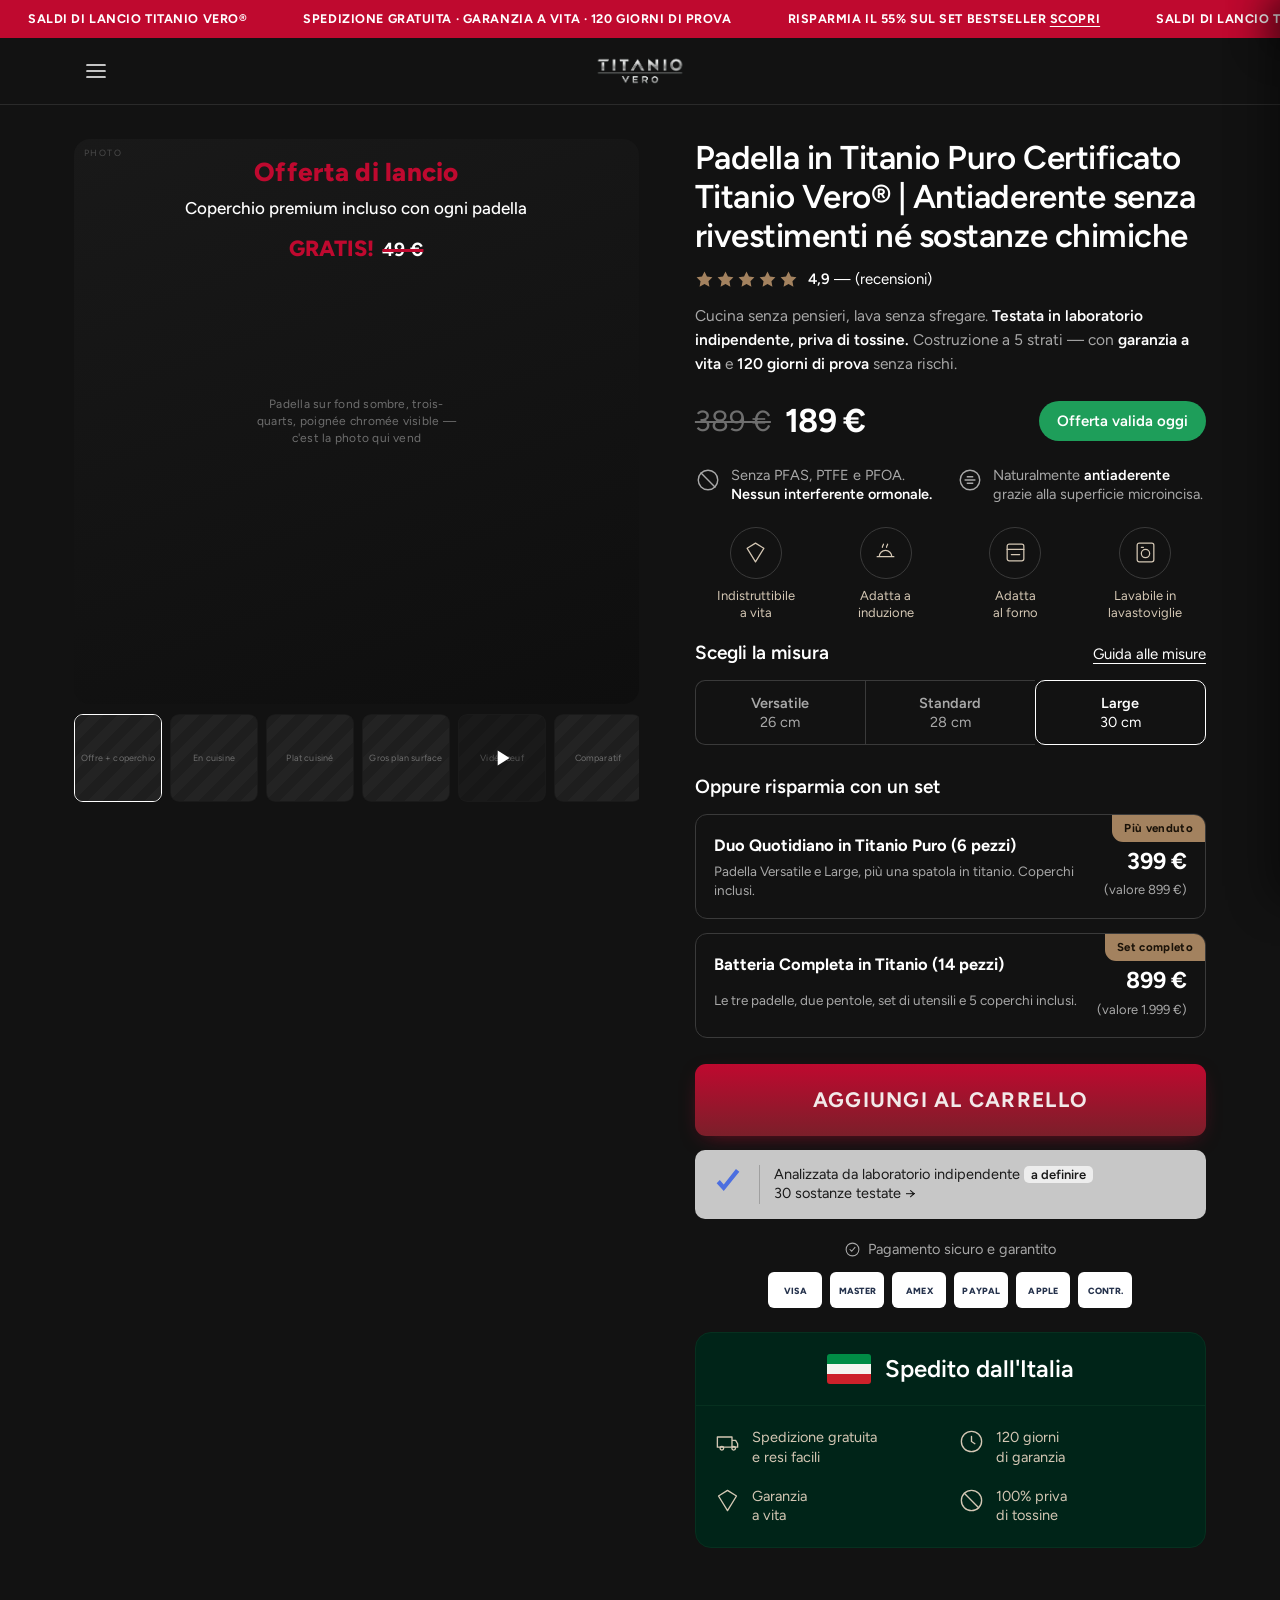
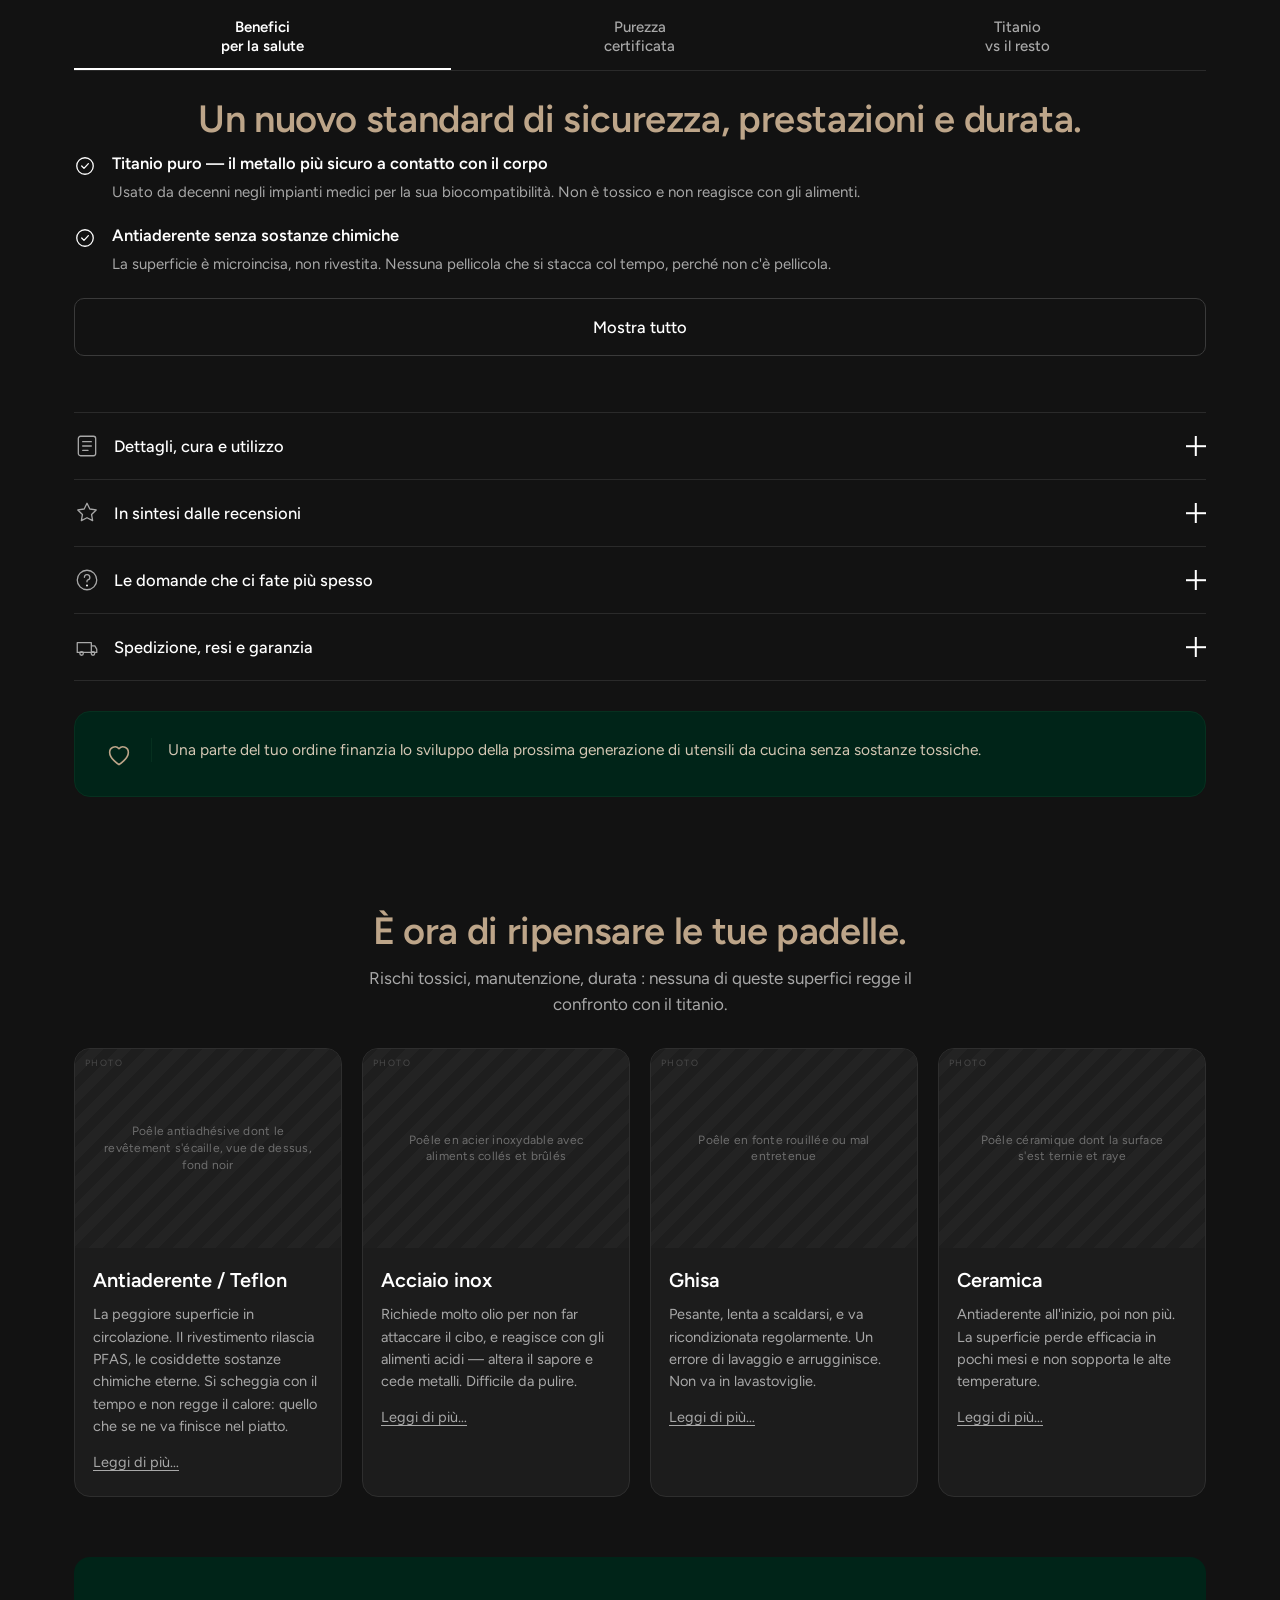
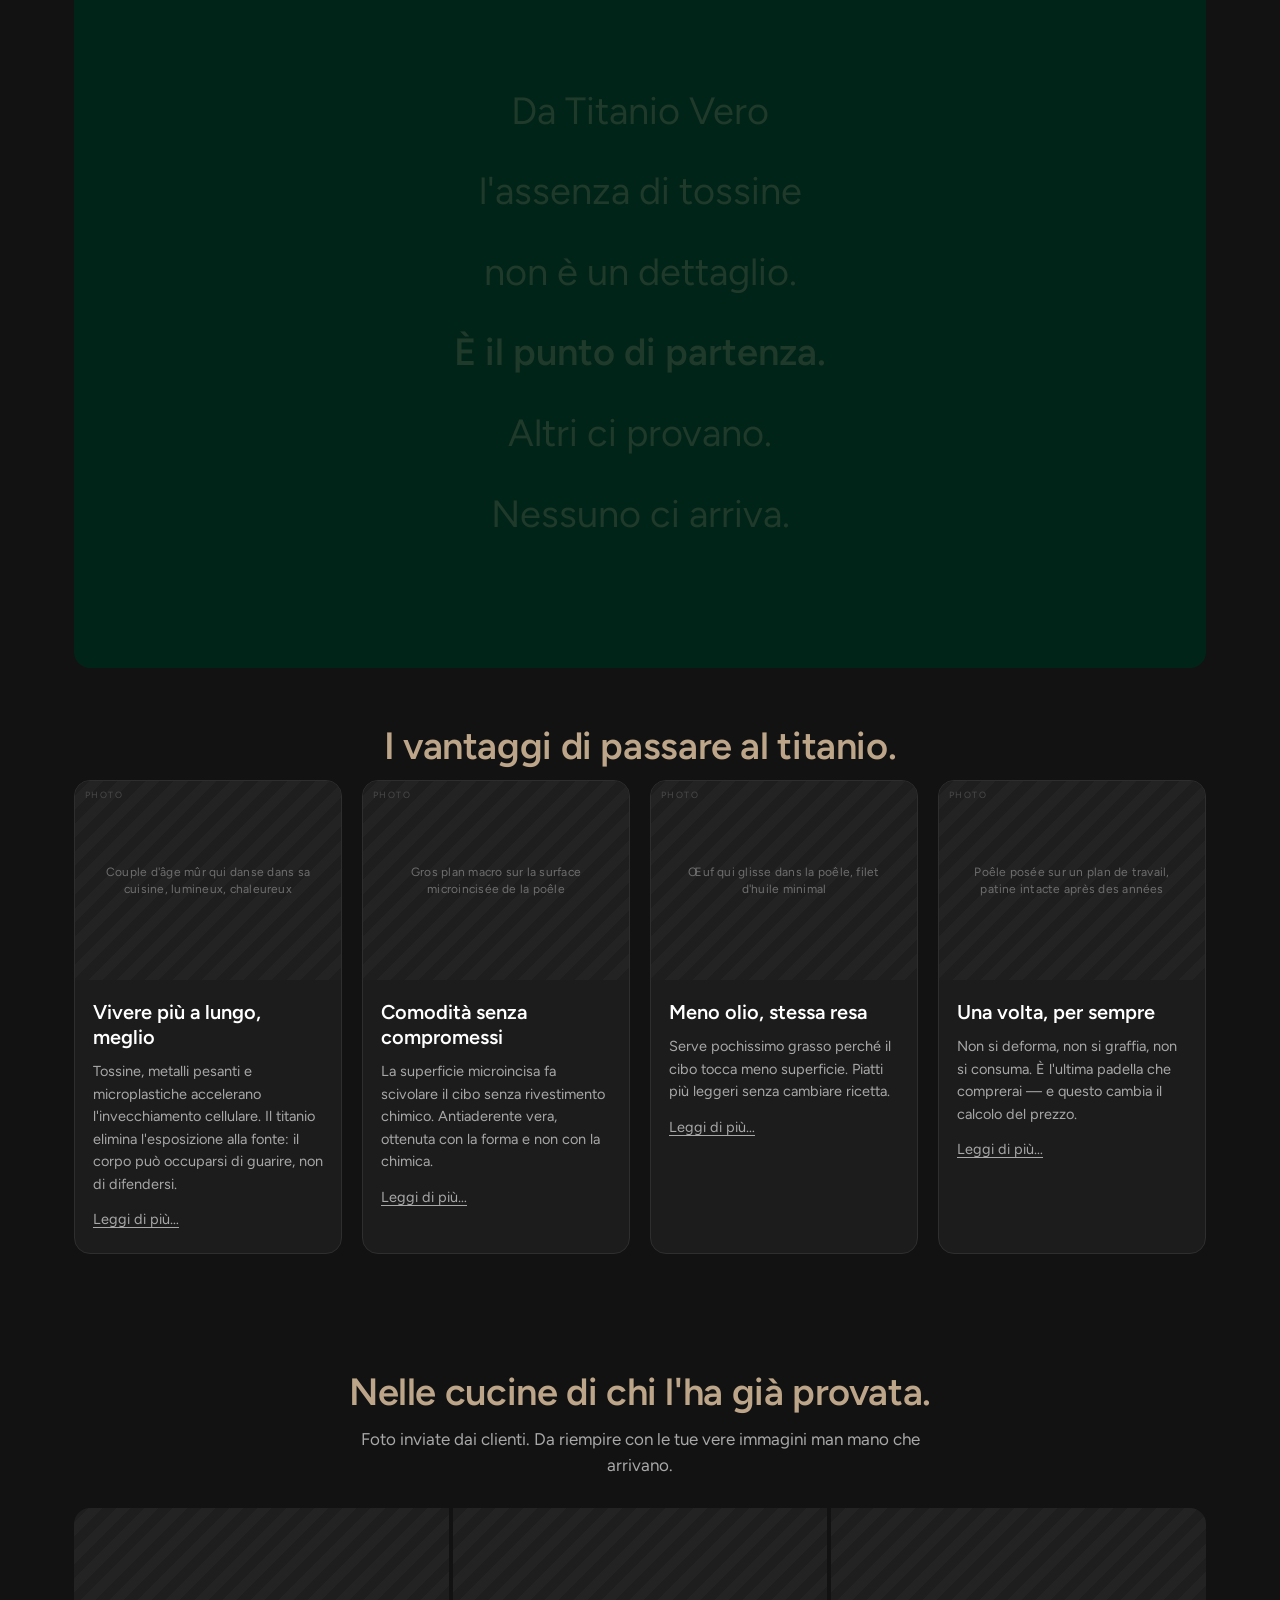
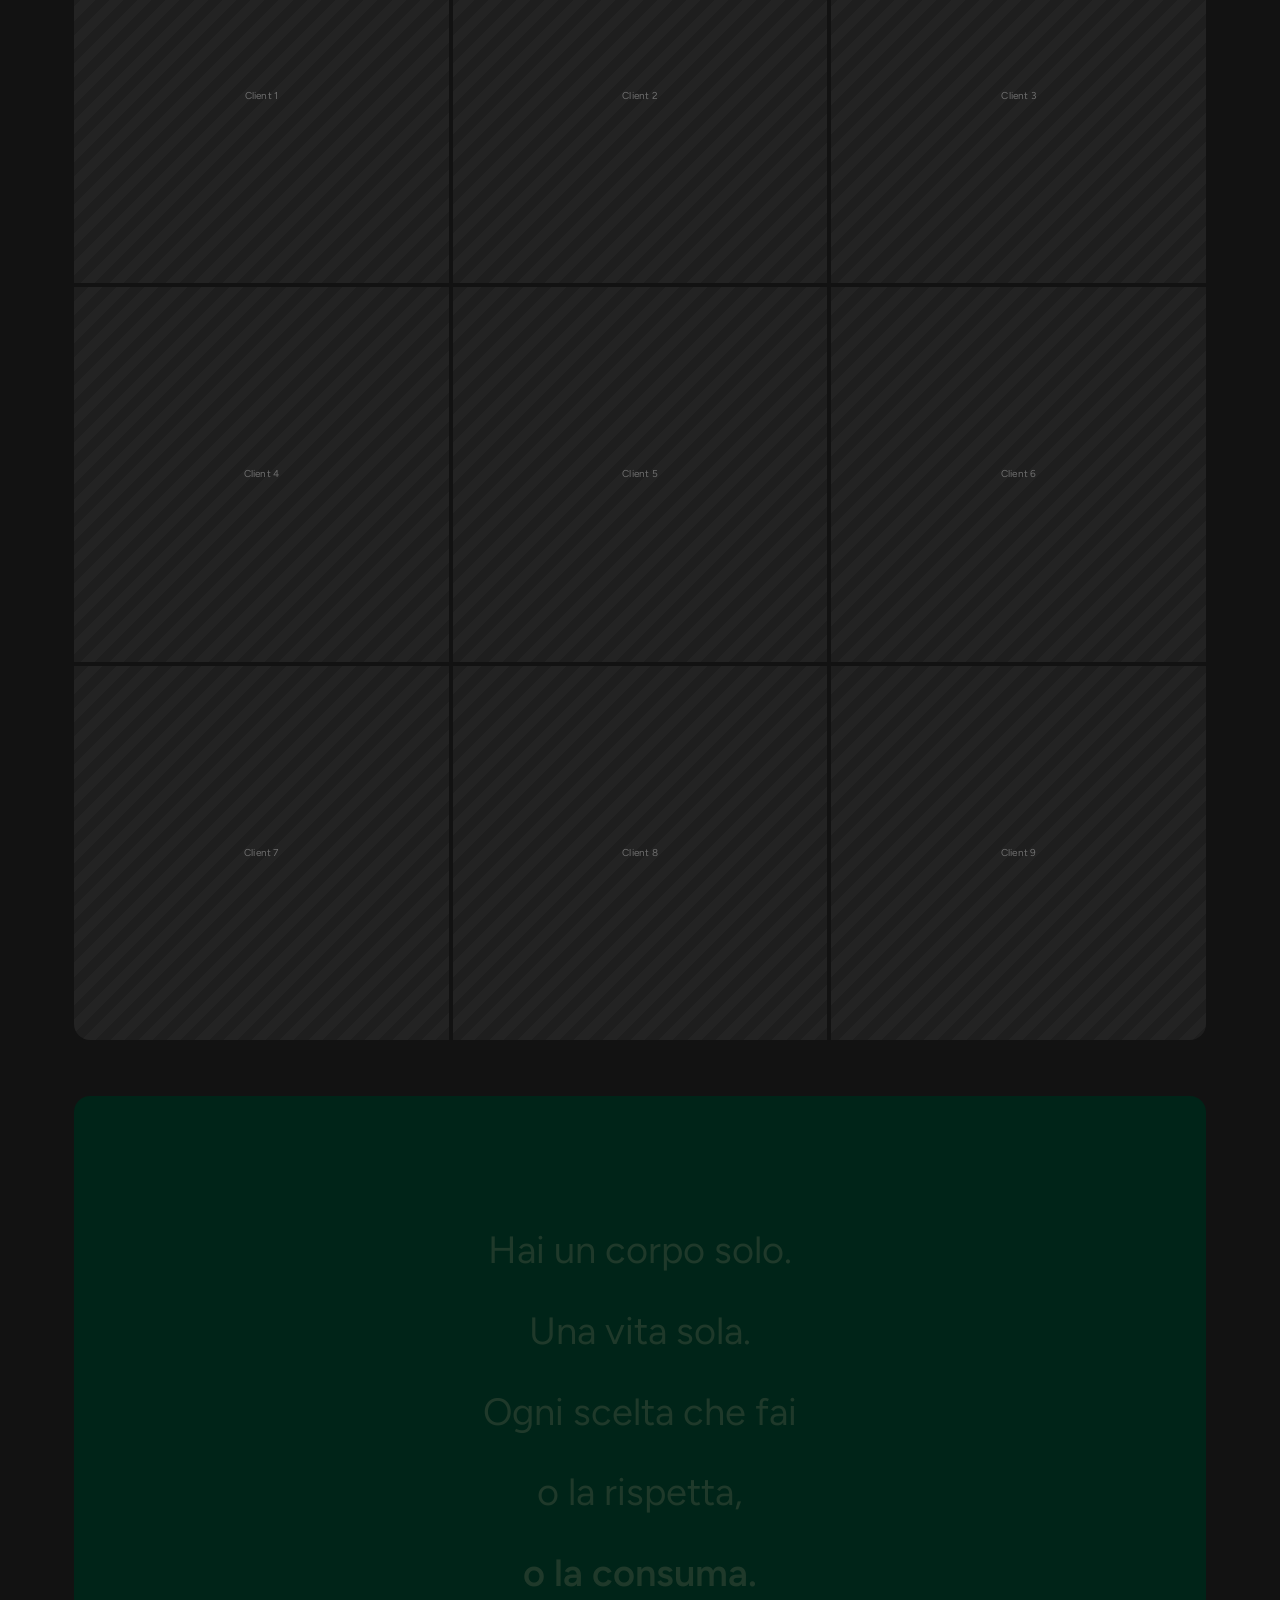
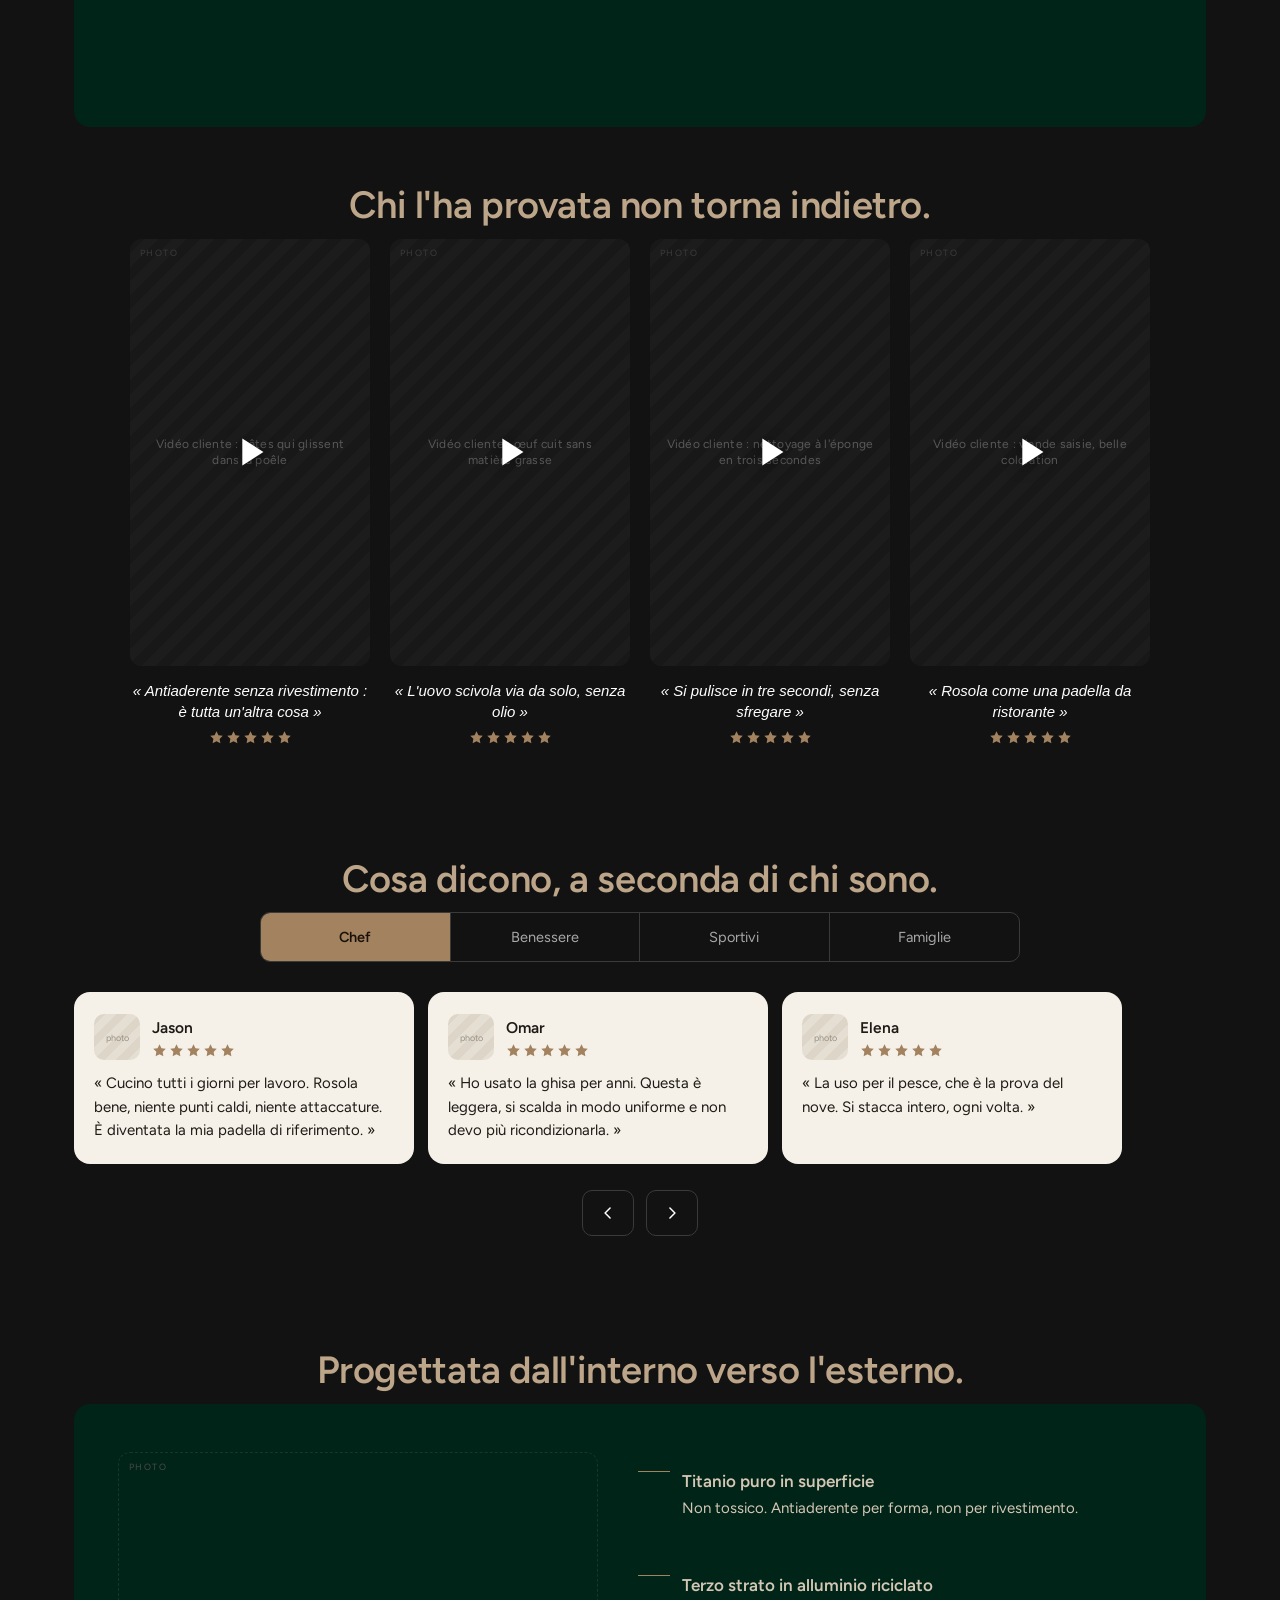
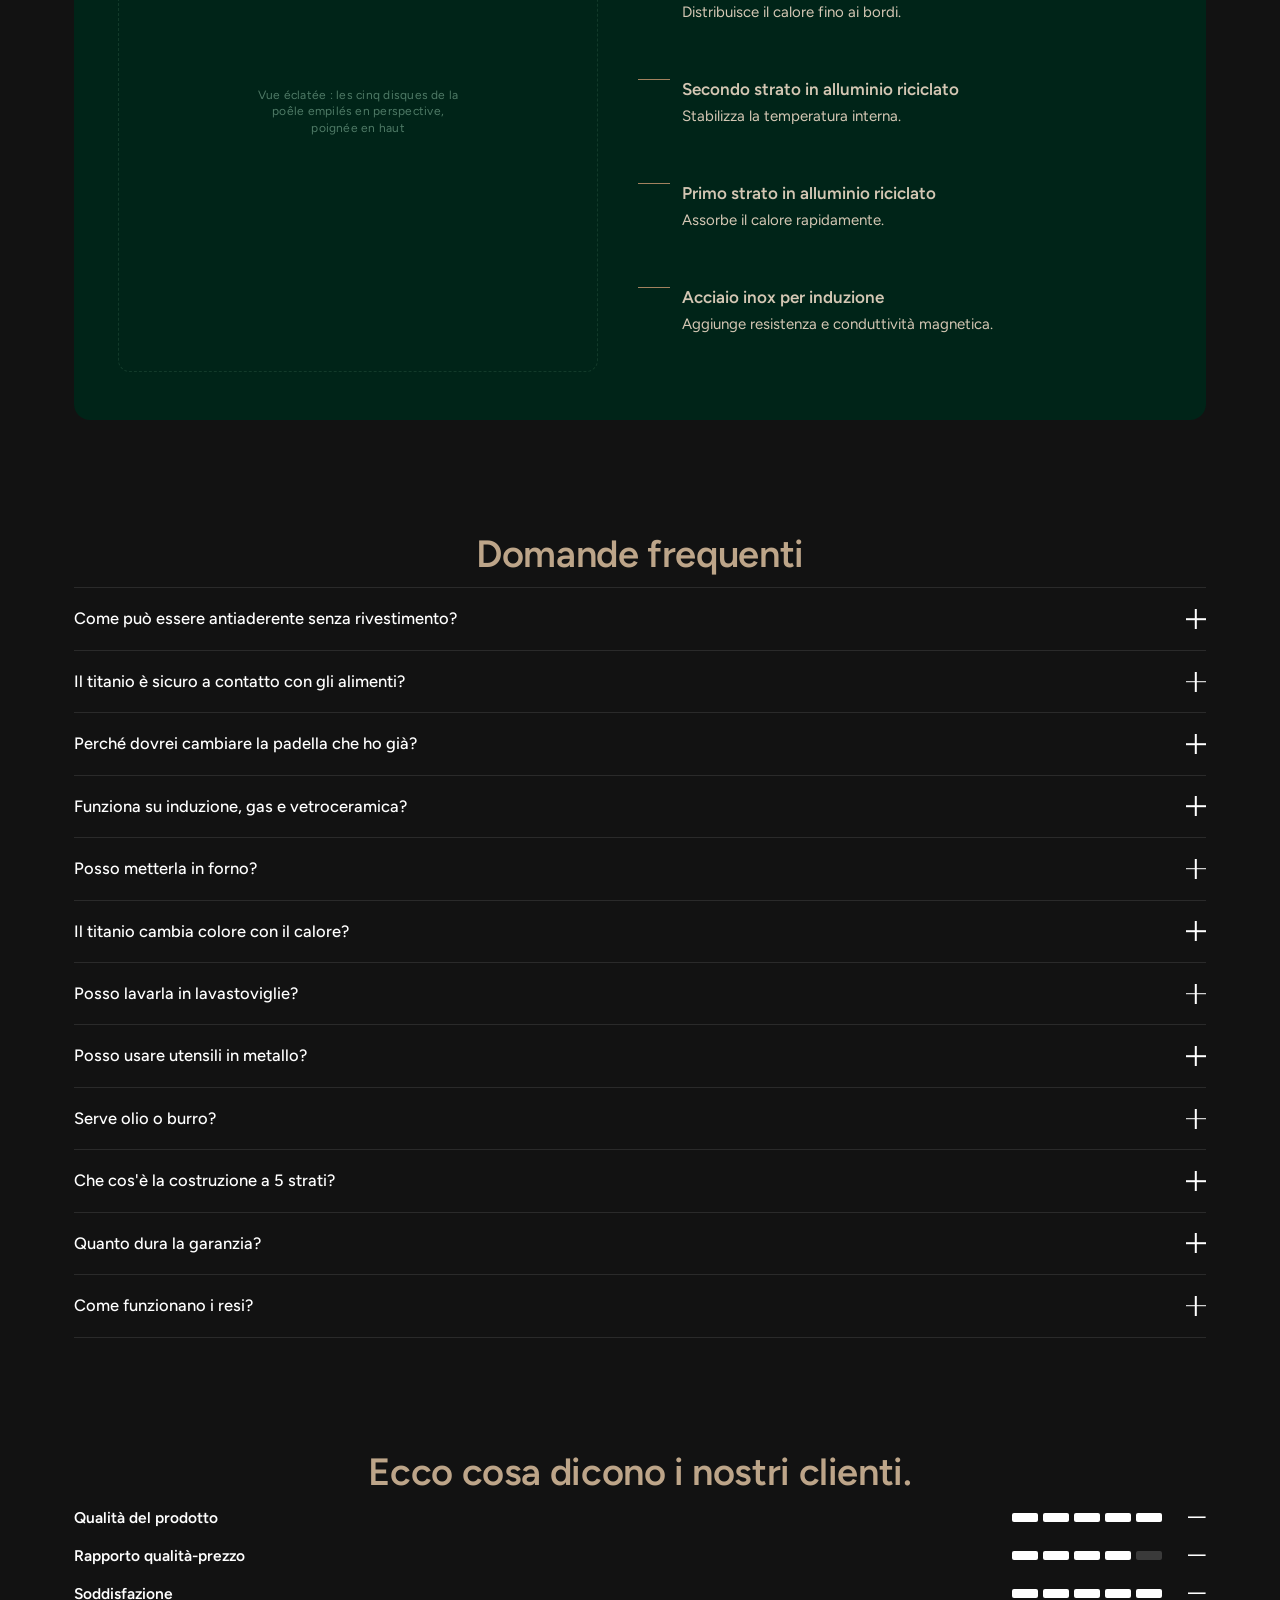
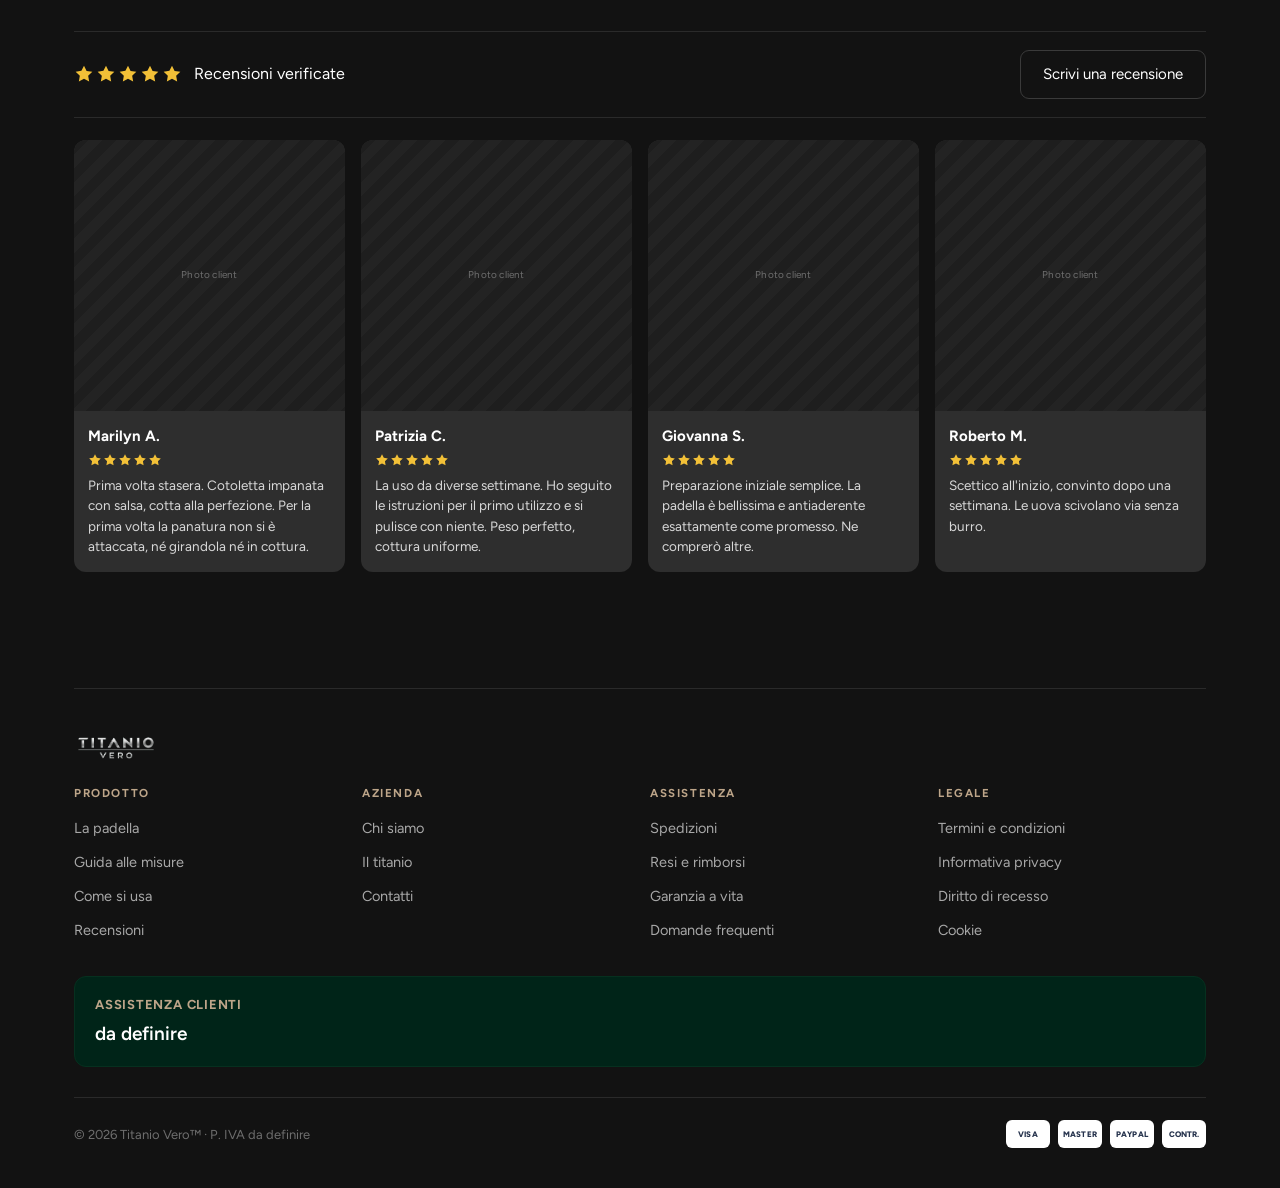
==== commit c55a9669: "Tiroir panier Le panier de la référence est clair alors que la page est sombre : le passage à l'acha" ====
--- a/preview/index.html
+++ b/preview/index.html
@@ -30,7 +30,7 @@
       <svg viewBox="0 0 24 24"><path d="M3 6h18M3 12h18M3 18h18" stroke-linecap="round"/></svg>
     </button>
     <a class="testa__logo" href="#" aria-label="Titanio Vero"><img src="assets/logo.png" alt="Titanio Vero"></a>
-    <button class="icona carrello" aria-label="Carrello">
+    <button class="icona carrello" id="apriCarrello" aria-label="Carrello">
       <svg viewBox="0 0 24 24"><path d="M4 7h16l-1.4 11.2a2 2 0 0 1-2 1.8H7.4a2 2 0 0 1-2-1.8L4 7Z" stroke-linejoin="round"/><path d="M9 7V5.5a3 3 0 0 1 6 0V7" stroke-linecap="round"/></svg>
       <span class="carrello__conteggio">0</span>
     </button>
@@ -854,6 +854,97 @@
 </main>
 
 <!-- 6 ─────────────────────────────────────────── barre d'achat collante -->
+
+<!-- ─────────────────────────────────────────── tiroir panier -->
+<div class="velo" id="velo"></div>
+<aside class="carrello" id="carrello" aria-label="Carrello" aria-hidden="true">
+
+  <div class="carrello__testa">
+    Carrello · <span id="carrelloConteggio">1</span>
+    <button class="carrello__chiudi" id="chiudiCarrello" aria-label="Chiudi">
+      <svg viewBox="0 0 24 24"><path d="M6 6l12 12M18 6 6 18" stroke-linecap="round"/></svg>
+    </button>
+  </div>
+
+  <div class="carrello__timer">
+    I tuoi articoli scontati sono riservati per <b id="conto">10:00</b> ⏰
+  </div>
+
+  <div class="carrello__corpo">
+
+    <div class="riga">
+      <div class="riga__foto">photo<br>produit</div>
+      <p class="riga__nome">Padella in Titanio Puro Titanio Vero®</p>
+      <p class="riga__variante">Misura : Large 30 cm</p>
+      <div class="riga__prezzi">
+        <s class="riga__barrato">389,00 €</s>
+        <span class="riga__ora">189,00 €</span>
+        <span class="riga__risparmio">
+          <svg viewBox="0 0 24 24"><path d="M20.6 12.4 12.4 20.6a2 2 0 0 1-2.8 0l-6.2-6.2a2 2 0 0 1-.6-1.4V4.4c0-1.1.9-2 2-2h8.6c.5 0 1 .2 1.4.6l5.8 5.8a2 2 0 0 1 0 2.8ZM7.5 8.5h.01"/></svg>
+          Risparmi 200 €
+        </span>
+      </div>
+      <div class="riga__base">
+        <div class="quantita">
+          <button aria-label="Diminuisci" data-passo="-1">−</button>
+          <span id="qta">1</span>
+          <button aria-label="Aumenta" data-passo="1">+</button>
+        </div>
+        <button class="cestino" aria-label="Rimuovi">
+          <svg viewBox="0 0 24 24"><path d="M4 7h16M9 7V5.5A1.5 1.5 0 0 1 10.5 4h3A1.5 1.5 0 0 1 15 5.5V7M6 7l1 12.2A1.8 1.8 0 0 0 8.8 21h6.4a1.8 1.8 0 0 0 1.8-1.8L18 7" stroke-linecap="round" stroke-linejoin="round"/></svg>
+        </button>
+      </div>
+    </div>
+
+    <div class="aggiunte">
+      <h2 class="aggiunte__titolo">Completa la tua cucina :</h2>
+      <div class="aggiunte__griglia">
+        <div class="aggiunta">
+          <div class="aggiunta__foto">photo spatule</div>
+          <p class="aggiunta__nome">Spatola in Titanio Puro</p>
+          <p class="aggiunta__prezzi">49,00 € <s>89,00 €</s></p>
+          <select aria-label="Variante">
+            <option>Spatola</option>
+            <option>Schiumarola</option>
+            <option>Mestolo</option>
+          </select>
+          <button class="aggiunta__add">Aggiungi</button>
+        </div>
+        <div class="aggiunta">
+          <div class="aggiunta__foto">photo couvercle</div>
+          <p class="aggiunta__nome">Coperchio in vetro temperato</p>
+          <p class="aggiunta__prezzi">39,00 € <s>69,00 €</s></p>
+          <select aria-label="Misura">
+            <option>26 cm</option>
+            <option>28 cm</option>
+            <option selected>30 cm</option>
+          </select>
+          <button class="aggiunta__add">Aggiungi</button>
+        </div>
+      </div>
+    </div>
+
+  </div>
+
+  <div class="carrello__piede">
+    <div class="totale">
+      <span class="totale__nome">Hai risparmiato</span>
+      <span class="totale__valore">− 200,00 €</span>
+    </div>
+    <div class="totale forte">
+      <span class="totale__nome">Totale</span>
+      <span class="totale__valore" id="subtotale">189,00 €</span>
+    </div>
+    <button class="paga">Vai al pagamento</button>
+    <p class="carrello__fiducia">Prova di 120 giorni · Garanzia a vita · Spedizione gratuita</p>
+    <div class="carrello__pagamenti">
+      <div>VISA</div><div>MASTER</div><div>AMEX</div>
+      <div>PAYPAL</div><div>APPLE</div><div>CONTR.</div>
+    </div>
+  </div>
+
+</aside>
+
 <div class="barra-fissa" id="barraFissa">
   <p class="barra-fissa__nota">120 giorni di prova · Garanzia a vita</p>
   <button class="acquista">Aggiungi al carrello — 189&nbsp;€</button>
@@ -925,6 +1016,47 @@
   const vista=[...document.querySelectorAll('.testimonianze')].find(t=>!t.hidden);
   if(vista) vista.scrollBy({left:(i?1:-1)*(vista.clientWidth*0.85),behavior:'smooth'});
 }));
+
+// ── tiroir panier ────────────────────────────────────────────────────────
+const carrello=document.getElementById('carrello'), velo=document.getElementById('velo');
+function apriCarrello(){
+  carrello.classList.add('aperto'); velo.classList.add('aperto');
+  carrello.setAttribute('aria-hidden','false');
+  document.body.style.overflow='hidden';
+  document.getElementById('chiudiCarrello').focus();
+}
+function chiudiCarrello(){
+  carrello.classList.remove('aperto'); velo.classList.remove('aperto');
+  carrello.setAttribute('aria-hidden','true');
+  document.body.style.overflow='';
+}
+document.getElementById('apriCarrello').addEventListener('click',apriCarrello);
+document.getElementById('chiudiCarrello').addEventListener('click',chiudiCarrello);
+velo.addEventListener('click',chiudiCarrello);
+document.addEventListener('keydown',e=>{ if(e.key==='Escape' && carrello.classList.contains('aperto')) chiudiCarrello(); });
+document.querySelectorAll('.acquista').forEach(b=>b.addEventListener('click',apriCarrello));
+
+// quantité et sous-total
+const PREZZO=189, BARRATO=389;
+const euro=n=>n.toLocaleString('it-IT',{minimumFractionDigits:2,maximumFractionDigits:2})+' €';
+let qta=1;
+document.querySelectorAll('.quantita button').forEach(b=>b.addEventListener('click',()=>{
+  qta=Math.max(1, qta+Number(b.dataset.passo));
+  document.getElementById('qta').textContent=qta;
+  document.getElementById('carrelloConteggio').textContent=qta;
+  document.querySelector('.carrello__conteggio').textContent=qta;
+  document.getElementById('subtotale').textContent=euro(PREZZO*qta);
+  document.querySelector('.totale .totale__valore').textContent='− '+euro((BARRATO-PREZZO)*qta);
+}));
+
+// compte à rebours de réservation
+let resta=10*60;
+const conto=document.getElementById('conto');
+setInterval(()=>{
+  if(resta<=0) return;
+  resta--;
+  conto.textContent=String(Math.floor(resta/60)).padStart(2,'0')+':'+String(resta%60).padStart(2,'0');
+},1000);
 </script>
 </body>
 </html>
--- a/preview/assets/style.css
+++ b/preview/assets/style.css
@@ -814,3 +814,152 @@
 .piede__basso .pagamenti__loghi{ margin-left:auto; }
 .piede__basso .pagamenti__loghi div{ width:44px; height:28px; font-size:8px; }
 @media (min-width:940px){ .piede__basso{ padding-bottom:40px; } }
+
+/* ==========================================================================
+   19. Tiroir panier
+       Volontairement clair, à l'inverse de la page : le passage à l'achat
+       change d'ambiance, comme sur la référence.
+   ========================================================================== */
+.velo{
+  position:fixed; inset:0; z-index:80;
+  background:rgba(0,0,0,.55);
+  opacity:0; pointer-events:none; transition:opacity .3s ease;
+}
+.velo.aperto{ opacity:1; pointer-events:auto; }
+
+.carrello{
+  --c-fondo:#F5F5F5; --c-carta:#FFFFFF; --c-grigio:#E4E4E4;
+  --c-testo:#1A1A1A; --c-tenue:#6B6B6B; --c-linea:#D6D6D6;
+  --c-rosso:#9A2230; --c-pill:#D6F5DC; --c-pill-testo:#146B36;
+
+  position:fixed; top:0; right:0; bottom:0; z-index:90;
+  width:min(100%,460px);
+  background:var(--c-fondo); color:var(--c-testo);
+  display:flex; flex-direction:column;
+  transform:translateX(101%); transition:transform .32s cubic-bezier(.4,0,.2,1);
+  box-shadow:-14px 0 40px rgba(0,0,0,.45);
+}
+.carrello.aperto{ transform:none; }
+@media (prefers-reduced-motion:reduce){
+  .carrello, .velo{ transition:none; }
+}
+
+.carrello__testa{
+  position:relative; flex:none;
+  background:var(--c-carta); border-bottom:1px solid var(--c-linea);
+  padding:18px 56px; text-align:center;
+  font-size:19px; font-weight:500;
+}
+.carrello__chiudi{
+  position:absolute; top:50%; right:10px; transform:translateY(-50%);
+  width:44px; height:44px; display:grid; place-items:center;
+  background:none; border:0; cursor:pointer; color:var(--c-testo);
+}
+.carrello__chiudi svg{ width:22px; height:22px; stroke:currentColor; fill:none; stroke-width:1.7; }
+
+.carrello__timer{
+  flex:none; background:var(--c-grigio); padding:13px 16px;
+  text-align:center; font-size:14.5px; color:var(--c-rosso);
+}
+.carrello__timer b{ font-weight:700; font-variant-numeric:tabular-nums; }
+
+.carrello__corpo{ flex:1; overflow-y:auto; -webkit-overflow-scrolling:touch; }
+
+/* ligne produit */
+.riga{
+  background:var(--c-carta); padding:16px;
+  display:grid; grid-template-columns:74px 1fr auto; gap:0 14px;
+}
+.riga__foto{
+  width:74px; height:74px; border-radius:8px; overflow:hidden;
+  background:repeating-linear-gradient(135deg,#E8E8E8 0 9px,#EFEFEF 9px 18px);
+  display:grid; place-items:center; font-size:9px; color:#9A9A9A; text-align:center;
+  grid-row:1 / span 3;
+}
+.riga__nome{ margin:0; font-size:17px; font-weight:700; line-height:1.25; }
+.riga__variante{ margin:8px 0 0; font-size:15px; color:var(--c-tenue); }
+.riga__prezzi{ grid-column:3; grid-row:1 / span 2; text-align:right; }
+.riga__barrato{ display:block; font-size:16px; color:#9A9A9A; text-decoration:line-through; }
+.riga__ora{ display:block; font-size:19px; font-weight:700; margin-top:2px; }
+.riga__risparmio{
+  display:inline-flex; align-items:center; gap:6px; margin-top:8px;
+  background:var(--c-pill); color:var(--c-pill-testo);
+  border-radius:7px; padding:7px 10px; font-size:14px; line-height:1.2; font-weight:500;
+}
+.riga__risparmio svg{ width:15px; height:15px; fill:currentColor; }
+.riga__base{ grid-column:2 / span 2; display:flex; align-items:center; gap:14px; margin-top:14px; }
+.quantita{ display:flex; border:1px solid var(--c-linea); border-radius:8px; overflow:hidden; }
+.quantita button{
+  width:42px; height:42px; background:var(--c-carta); border:0; cursor:pointer;
+  font-size:20px; color:var(--c-testo); display:grid; place-items:center;
+}
+.quantita button:hover{ background:#EFEFEF; }
+.quantita span{
+  width:44px; display:grid; place-items:center; font-size:16px;
+  border-inline:1px solid var(--c-linea); font-variant-numeric:tabular-nums;
+}
+.cestino{
+  margin-left:auto; width:42px; height:42px; background:none; border:0; cursor:pointer;
+  display:grid; place-items:center; color:var(--c-testo);
+}
+.cestino svg{ width:21px; height:21px; stroke:currentColor; fill:none; stroke-width:1.6; }
+
+/* ventes additionnelles */
+.aggiunte{ background:var(--c-grigio); padding:24px 16px 26px; }
+.aggiunte__titolo{
+  margin:0 0 18px; text-align:center; color:var(--verde);
+  font-size:23px; font-weight:700; line-height:1.2;
+}
+.aggiunte__griglia{ display:grid; grid-template-columns:1fr 1fr; gap:12px; }
+.aggiunta{
+  background:var(--verde); border-radius:var(--radius);
+  padding:16px 12px 18px; text-align:center; color:#fff;
+  display:flex; flex-direction:column; gap:10px;
+}
+.aggiunta__foto{
+  width:78px; height:78px; margin:0 auto; border-radius:10px;
+  background:#0A2E20; display:grid; place-items:center;
+  font-size:9px; color:#4E7A66; text-align:center; padding:6px;
+}
+.aggiunta__nome{ margin:0; font-size:14.5px; font-weight:700; line-height:1.3; }
+.aggiunta__prezzi{ font-size:16px; font-weight:700; }
+.aggiunta__prezzi s{ font-weight:400; font-size:14px; color:#9FB3AA; margin-left:5px; }
+.aggiunta select{
+  width:100%; padding:11px 10px; border-radius:8px; border:0;
+  background:#fff; color:var(--c-testo); font:inherit; font-size:14px;
+}
+.aggiunta__add{
+  align-self:center; padding:11px 26px; cursor:pointer;
+  background:#fff; color:var(--c-testo); border:0; border-radius:8px;
+  font-size:14.5px; font-weight:600; letter-spacing:.04em; text-transform:uppercase;
+}
+.aggiunta__add:hover{ background:#EDEDED; }
+
+/* pied du tiroir */
+.carrello__piede{
+  flex:none; background:var(--c-grigio); padding:18px 16px calc(18px + env(safe-area-inset-bottom));
+  border-top:1px solid var(--c-linea);
+}
+.totale{ display:flex; justify-content:space-between; align-items:baseline; margin-bottom:10px; }
+.totale__nome{ font-size:16px; color:var(--c-testo); }
+.totale__valore{ font-size:16px; }
+.totale.forte .totale__nome{ font-size:20px; font-weight:700; }
+.totale.forte .totale__valore{ font-size:20px; font-weight:700; }
+.paga{
+  display:block; width:100%; margin-top:14px; padding:19px 16px; cursor:pointer;
+  background:var(--c-rosso); color:#F4EAEA; border:0; border-radius:10px;
+  font-size:20px; font-weight:700; letter-spacing:.05em; text-transform:uppercase;
+}
+.paga:hover{ background:#851C29; }
+.paga:focus-visible{ outline:2px solid #1A1A1A; outline-offset:3px; }
+.carrello__fiducia{
+  margin:16px 0 14px; text-align:center; font-size:14px; font-weight:600;
+  color:#5E5E5E; line-height:1.4;
+}
+.carrello__pagamenti{ display:flex; justify-content:center; gap:7px; flex-wrap:wrap; }
+.carrello__pagamenti div{
+  width:52px; height:34px; border-radius:6px; background:#fff;
+  border:1px solid #DADADA; display:grid; place-items:center;
+  font-size:8.5px; font-weight:800; color:#25324C;
+}
+.carrello__vuoto{ padding:60px 24px; text-align:center; color:var(--c-tenue); font-size:16px; }
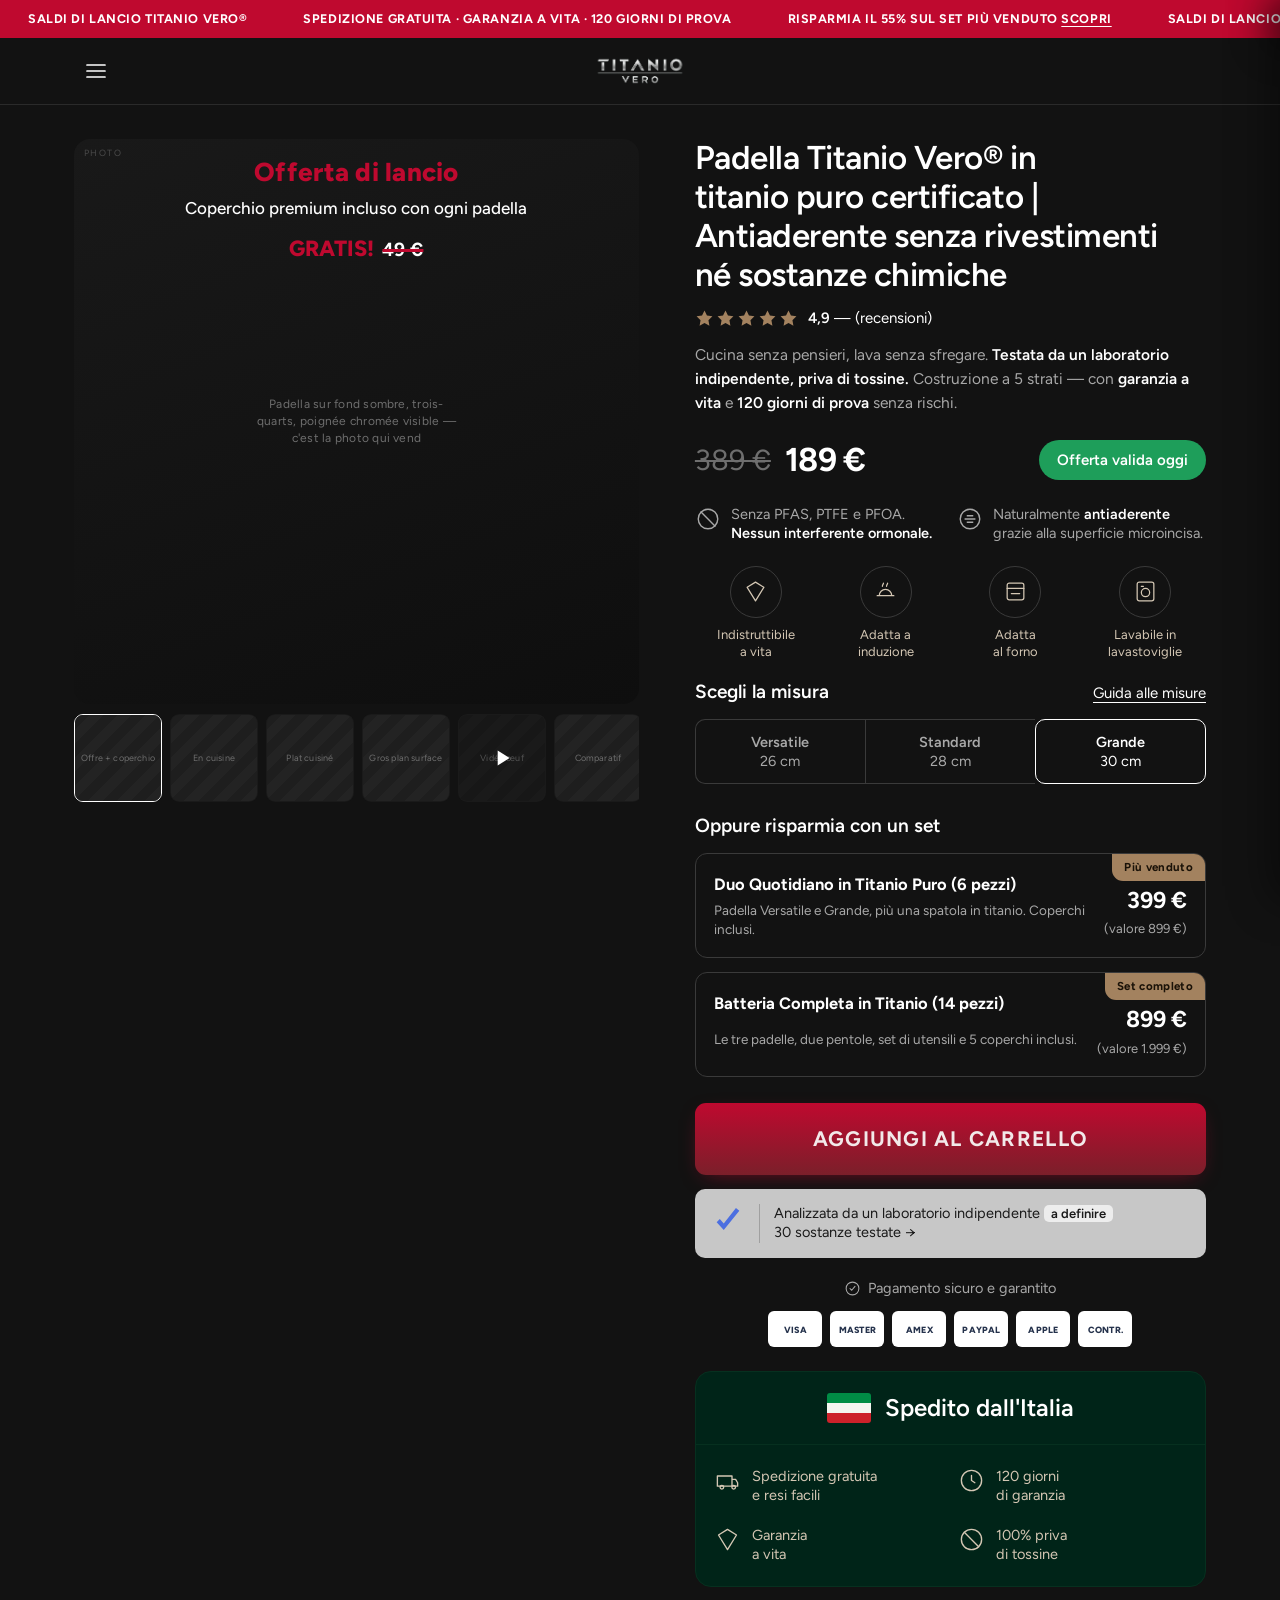
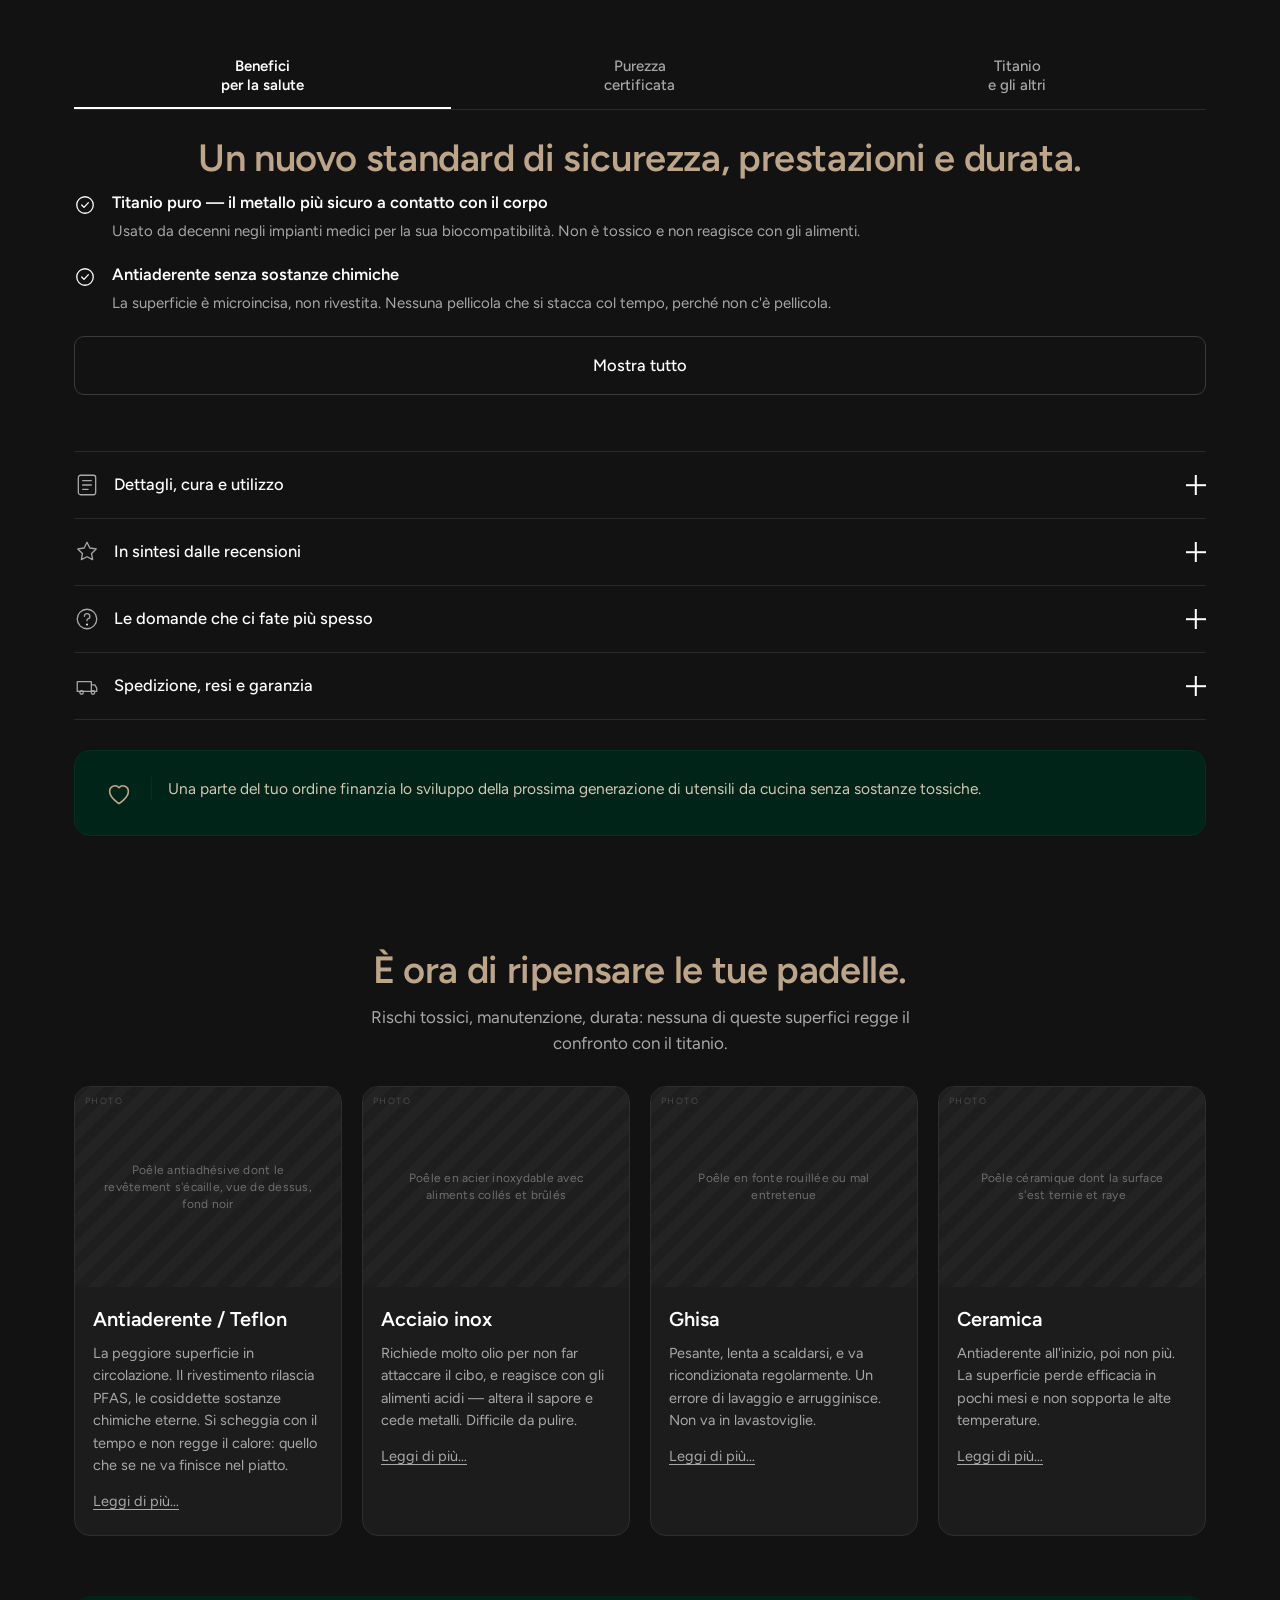
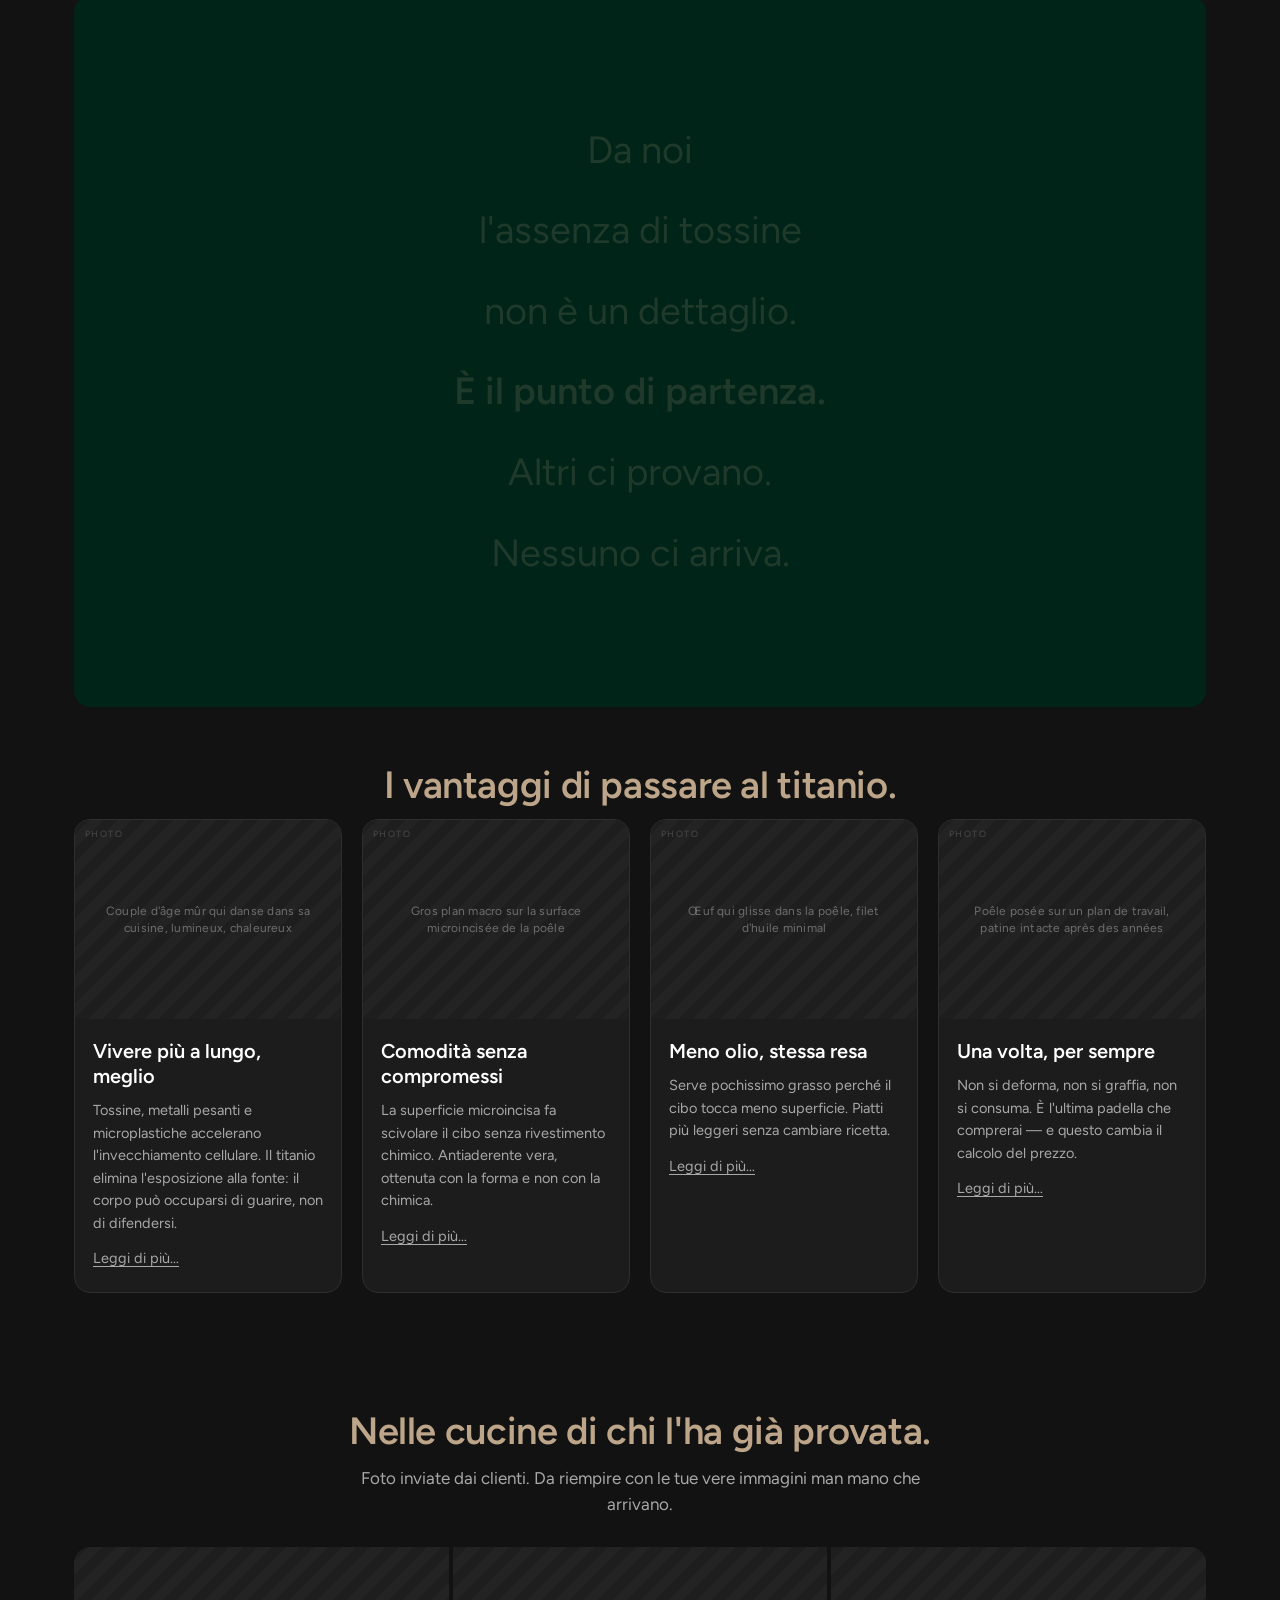
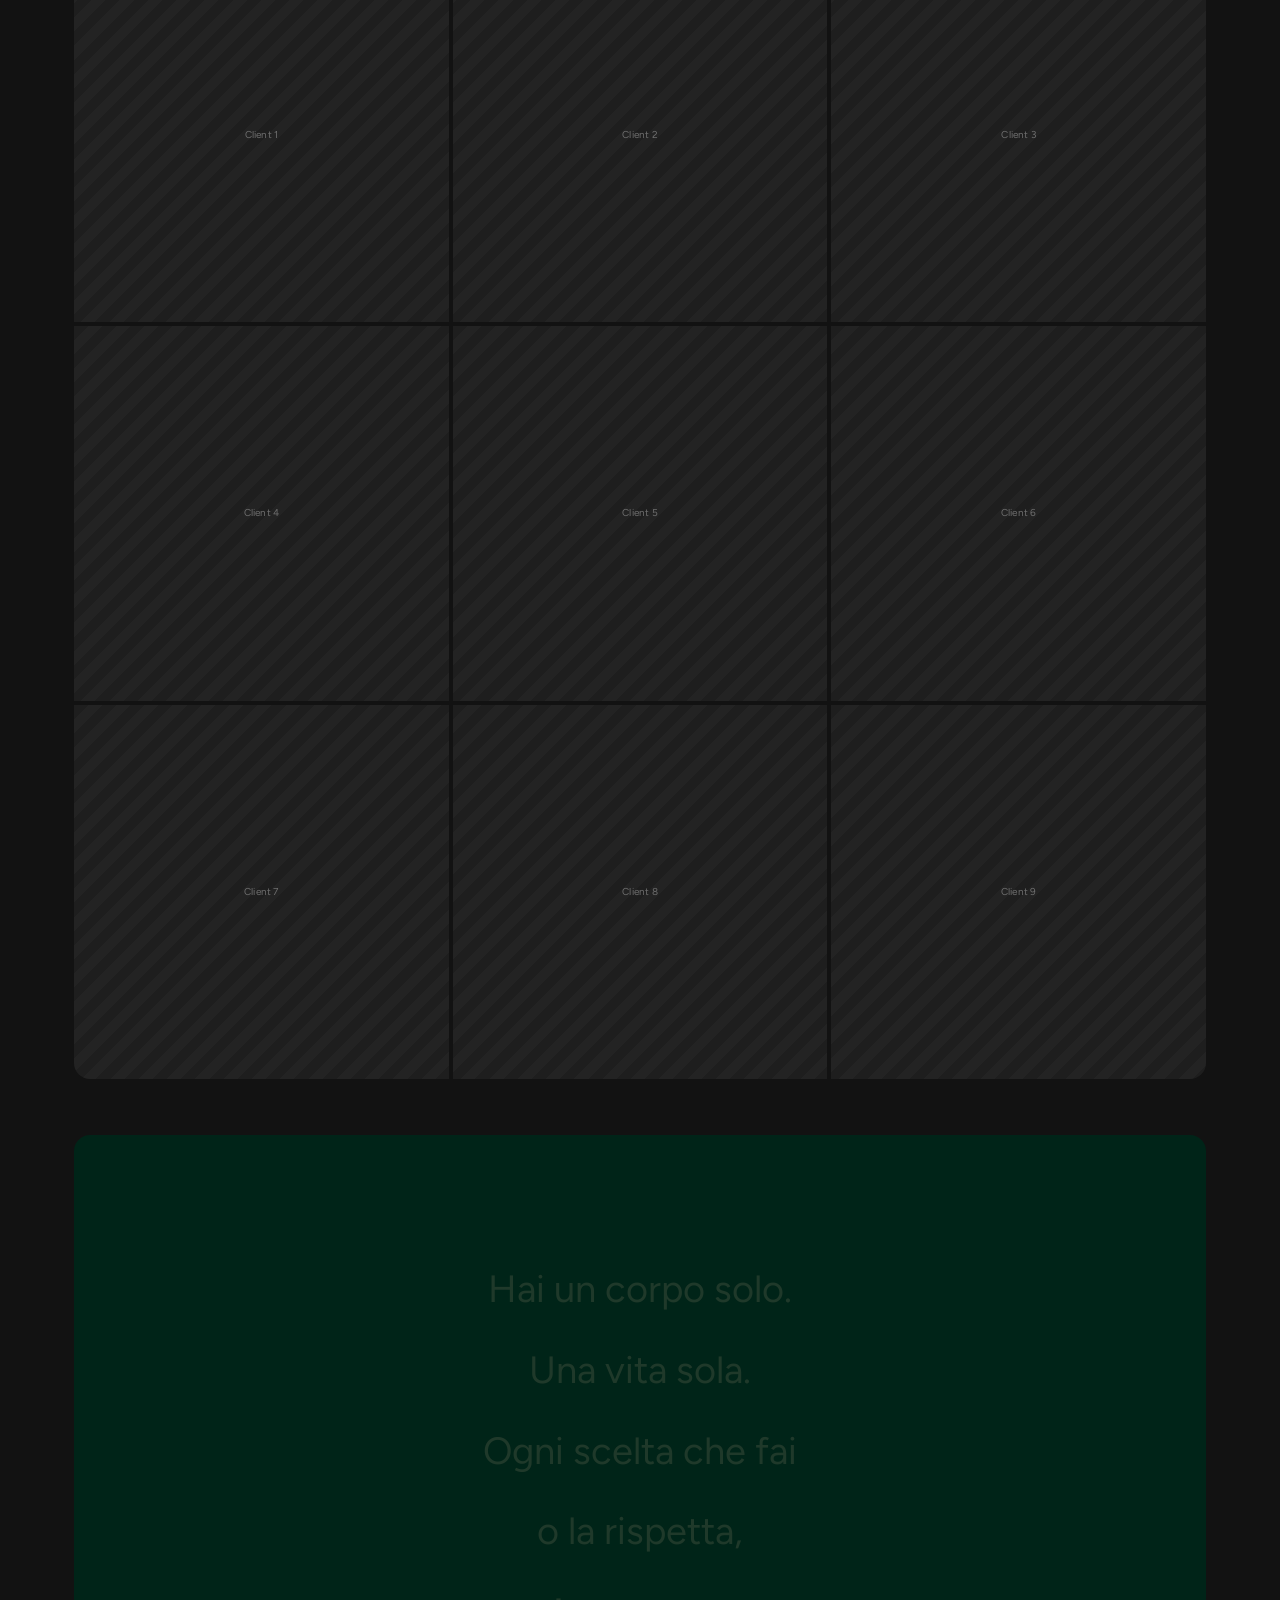
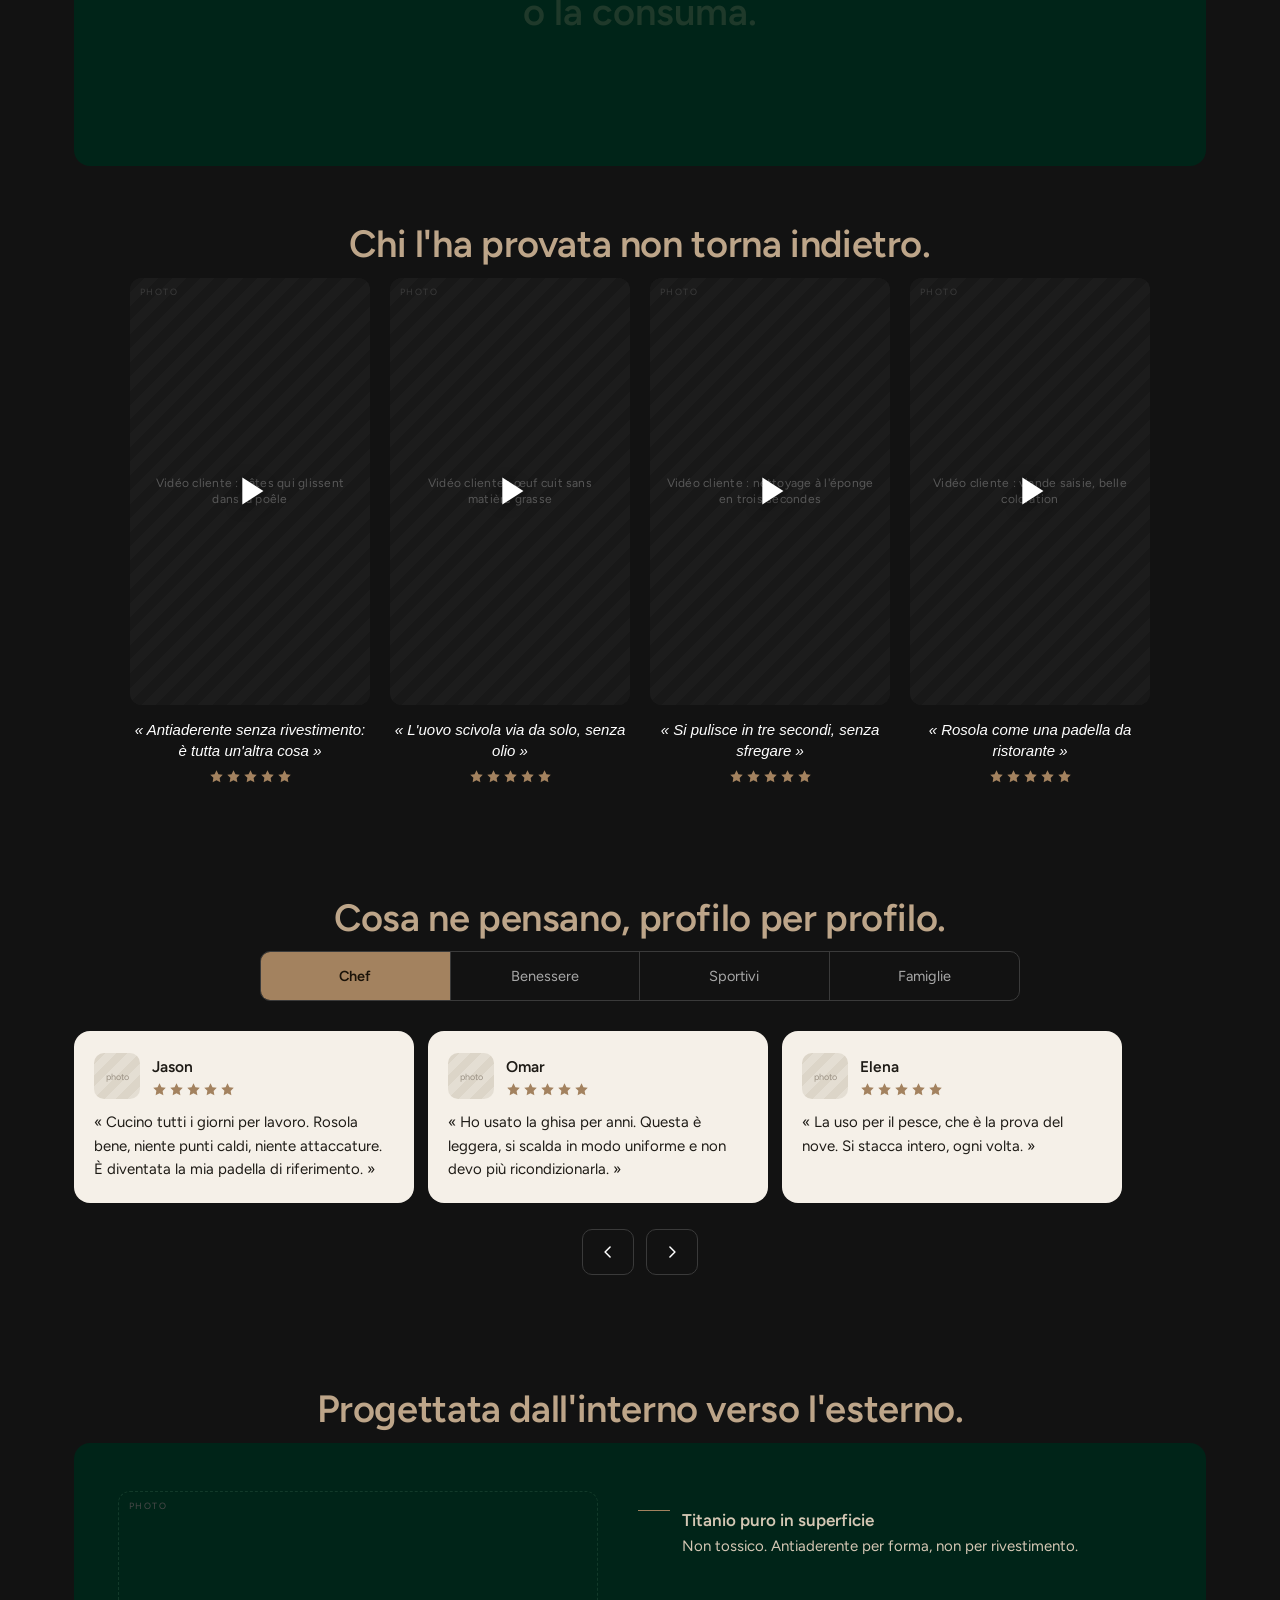
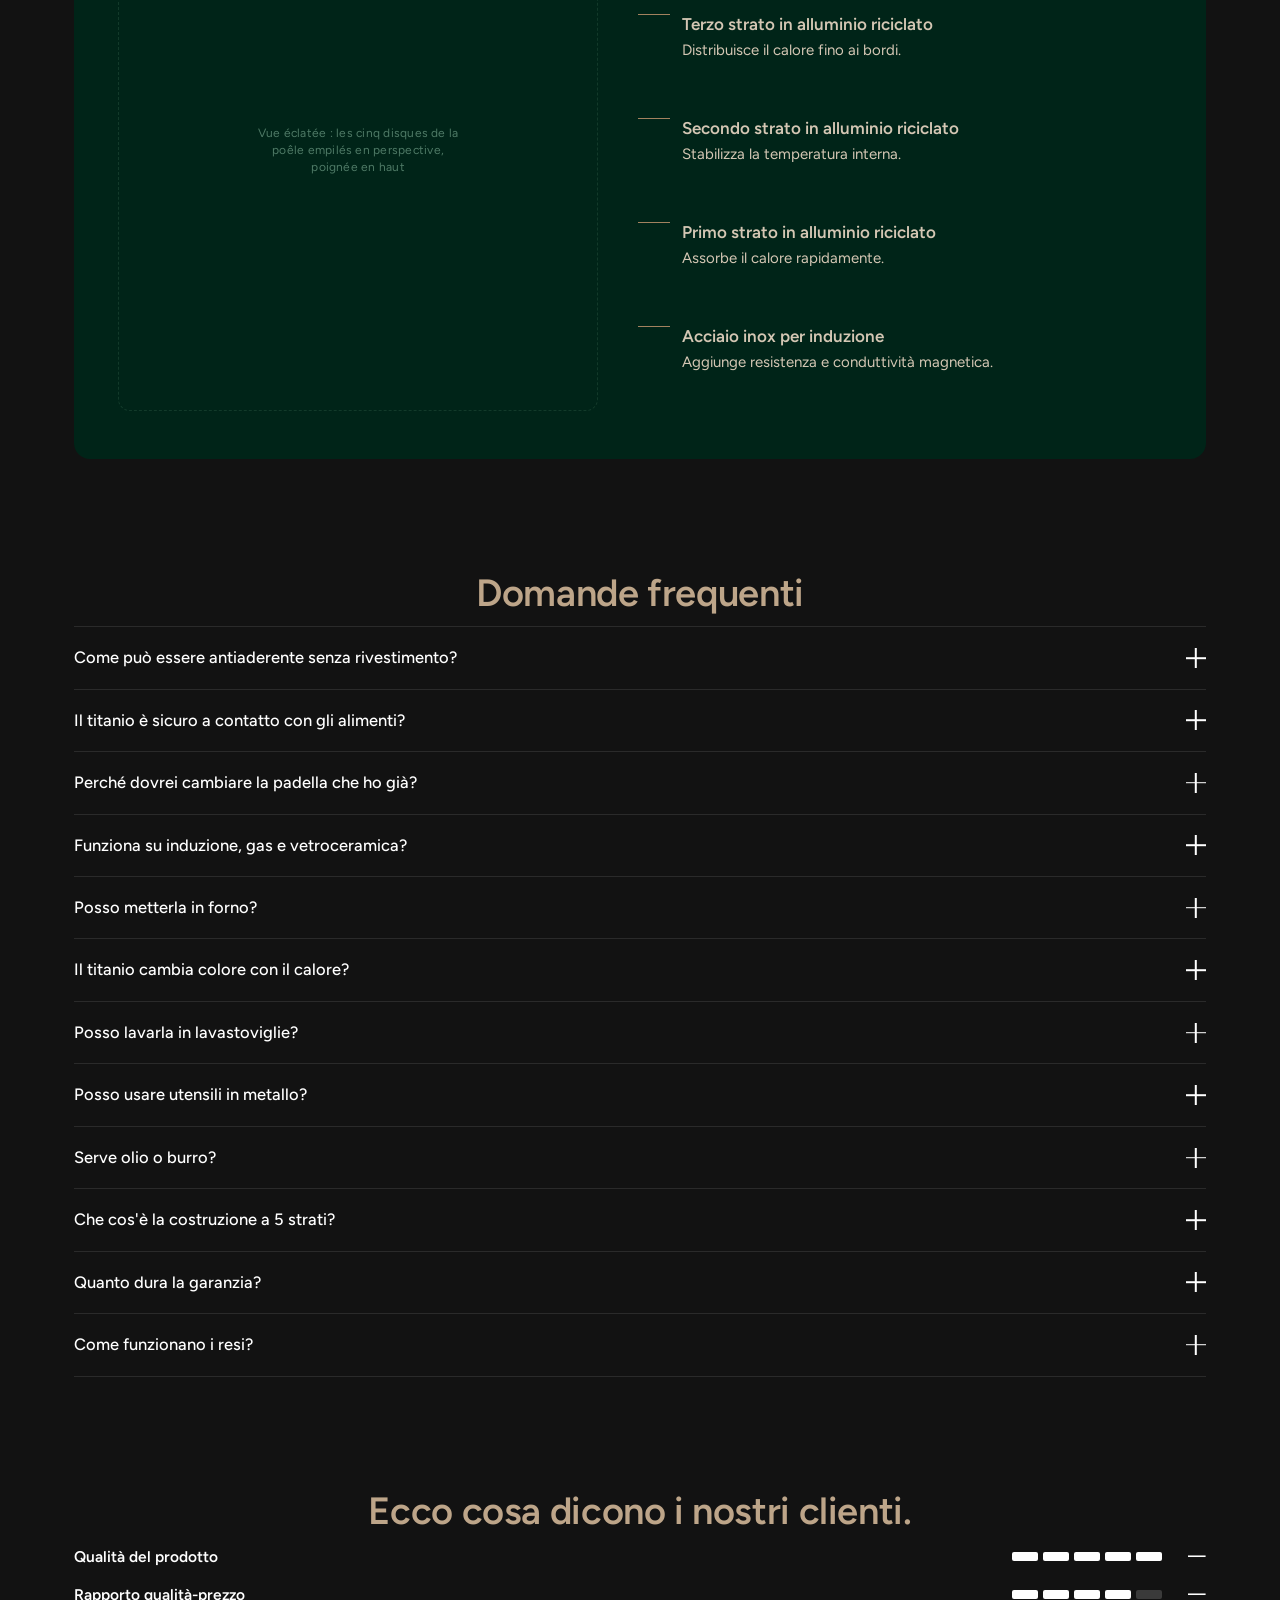
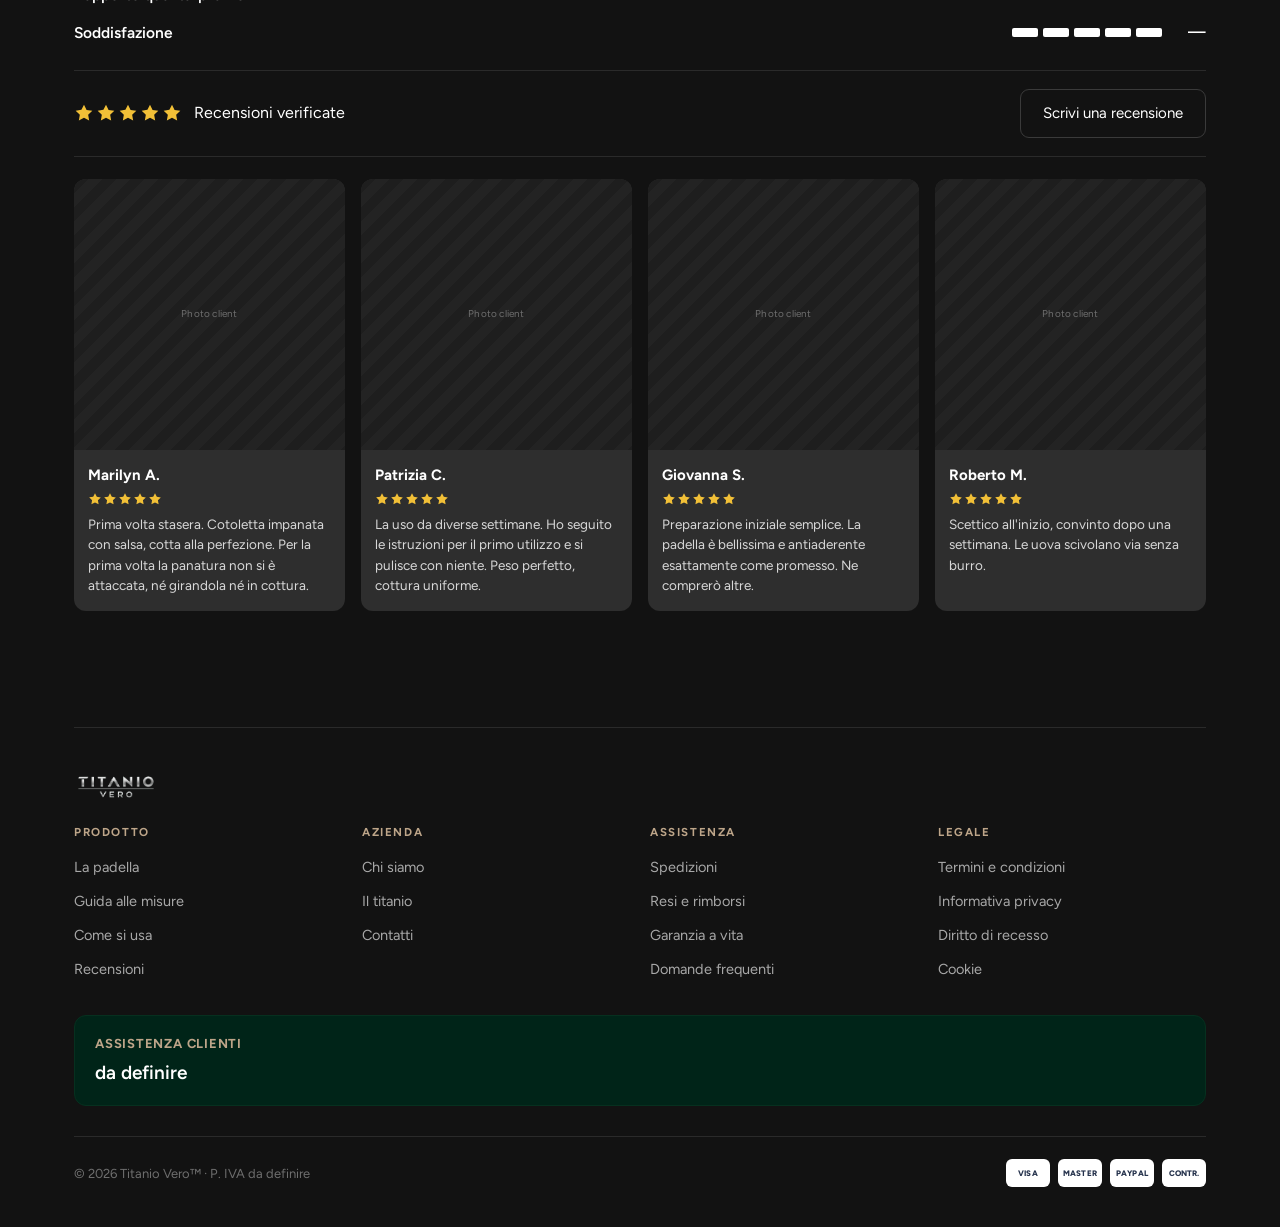
==== commit 8d6cba83: "Correction de l'italien et table de traduction français-italien Le client est francophone et ne peut" ====
--- a/preview/index.html
+++ b/preview/index.html
@@ -16,10 +16,10 @@
   <div class="annuncio__piste">
     <div class="annuncio__voce">Saldi di lancio Titanio Vero®</div>
     <div class="annuncio__voce">Spedizione gratuita · Garanzia a vita · 120 giorni di prova</div>
-    <div class="annuncio__voce">Risparmia il 55% sul set bestseller <a href="#">Scopri</a></div>
+    <div class="annuncio__voce">Risparmia il 55% sul set più venduto <a href="#">Scopri</a></div>
     <div class="annuncio__voce" aria-hidden="true">Saldi di lancio Titanio Vero®</div>
     <div class="annuncio__voce" aria-hidden="true">Spedizione gratuita · Garanzia a vita · 120 giorni di prova</div>
-    <div class="annuncio__voce" aria-hidden="true">Risparmia il 55% sul set bestseller <a href="#">Scopri</a></div>
+    <div class="annuncio__voce" aria-hidden="true">Risparmia il 55% sul set più venduto <a href="#">Scopri</a></div>
   </div>
 </div>
 
@@ -71,7 +71,7 @@
   <!-- 4 ───────────────────────────────────────── bloc d'achat -->
   <section class="acquisto">
 
-    <h1 class="titolo">Padella in Titanio Puro Certificato Titanio&nbsp;Vero® | Antiaderente senza rivestimenti né sostanze chimiche</h1>
+    <h1 class="titolo">Padella Titanio&nbsp;Vero® in titanio puro certificato | Antiaderente senza rivestimenti né sostanze chimiche</h1>
 
     <div class="voto">
       <span class="voto__stelle" aria-hidden="true">
@@ -85,7 +85,7 @@
     </div>
 
     <p class="sommario">
-      Cucina senza pensieri, lava senza sfregare. <b>Testata in laboratorio indipendente, priva di tossine.</b>
+      Cucina senza pensieri, lava senza sfregare. <b>Testata da un laboratorio indipendente, priva di tossine.</b>
       Costruzione a 5 strati — con <b>garanzia a vita</b> e <b>120 giorni di prova</b> senza rischi.
     </p>
 
@@ -133,7 +133,7 @@
     <div class="taglie" role="group" aria-label="Misura">
       <button class="taglia" aria-pressed="false"><b>Versatile</b>26 cm</button>
       <button class="taglia" aria-pressed="false"><b>Standard</b>28 cm</button>
-      <button class="taglia" aria-pressed="true"><b>Large</b>30 cm</button>
+      <button class="taglia" aria-pressed="true"><b>Grande</b>30 cm</button>
     </div>
 
     <div class="riga-etichetta"><h2>Oppure risparmia con un set</h2></div>
@@ -141,7 +141,7 @@
       <button class="offerta" aria-pressed="false">
         <span class="offerta__badge">Più venduto</span>
         <p class="offerta__nome">Duo Quotidiano in Titanio Puro (6 pezzi)</p>
-        <p class="offerta__dettaglio">Padella Versatile e Large, più una spatola in titanio. Coperchi inclusi.</p>
+        <p class="offerta__dettaglio">Padella Versatile e Grande, più una spatola in titanio. Coperchi inclusi.</p>
         <span class="offerta__prezzi">
           <span class="offerta__prezzo">399&nbsp;€</span>
           <span class="offerta__valore">(valore 899&nbsp;€)</span>
@@ -163,7 +163,7 @@
     <div class="laboratorio">
       <span class="laboratorio__spunta"><svg viewBox="0 0 24 24"><path d="M4 13.5 9 19 20 5.5l-2.4-1.9L9 14.4 6.2 11.3 4 13.5Z"/></svg></span>
       <span class="laboratorio__testo">
-        Analizzata da laboratorio indipendente <span class="laboratorio__data">a definire</span><br>
+        Analizzata da un laboratorio indipendente <span class="laboratorio__data">a definire</span><br>
         30 sostanze testate →
       </span>
     </div>
@@ -215,7 +215,7 @@
     <div class="schede" role="tablist">
       <button class="scheda" role="tab" aria-selected="true"  aria-controls="p1">Benefici<br>per la salute</button>
       <button class="scheda" role="tab" aria-selected="false" aria-controls="p2">Purezza<br>certificata</button>
-      <button class="scheda" role="tab" aria-selected="false" aria-controls="p3">Titanio<br>vs il resto</button>
+      <button class="scheda" role="tab" aria-selected="false" aria-controls="p3">Titanio<br>e gli altri</button>
     </div>
 
     <!-- panneau 1 -->
@@ -256,7 +256,7 @@
         <li>
           <svg viewBox="0 0 24 24"><circle cx="12" cy="12" r="9"/><path d="m8.4 12 2.5 2.6L15.7 9.4" stroke-linecap="round" stroke-linejoin="round"/></svg>
           <b>Analisi di laboratorio indipendente</b>
-          <p>Da completare con il tuo rapporto reale : laboratorio, data, sostanze ricercate. Finché non ce l'hai, questo blocco resta vuoto — nessuna affermazione senza prova.</p>
+          <p>Da completare con il tuo rapporto reale: laboratorio, data, sostanze ricercate. Finché non ce l'hai, questo blocco resta vuoto — nessuna affermazione senza prova.</p>
         </li>
         <li>
           <svg viewBox="0 0 24 24"><circle cx="12" cy="12" r="9"/><path d="m8.4 12 2.5 2.6L15.7 9.4" stroke-linecap="round" stroke-linejoin="round"/></svg>
@@ -268,7 +268,7 @@
 
     <!-- panneau 3 -->
     <div class="pannello" id="p3" role="tabpanel" hidden>
-      <h2 class="sezione__titolo">Il titanio contro il resto.</h2>
+      <h2 class="sezione__titolo">Il titanio e tutti gli altri.</h2>
       <table class="confronto">
         <thead>
           <tr>
@@ -355,7 +355,7 @@
   <!-- 9 ───────────────────────────────────────── comparatif des revêtements -->
   <section class="sezione">
     <h2 class="sezione__titolo">È ora di ripensare le tue padelle.</h2>
-    <p class="sezione__intro">Rischi tossici, manutenzione, durata : nessuna di queste superfici regge il confronto con il titanio.</p>
+    <p class="sezione__intro">Rischi tossici, manutenzione, durata: nessuna di queste superfici regge il confronto con il titanio.</p>
     <div class="carte">
       <article class="carta">
         <div class="carta__foto"><div class="ph"><span>Poêle antiadhésive dont le revêtement s'écaille, vue de dessus, fond noir</span></div></div>
@@ -395,7 +395,7 @@
   <!-- 10 ──────────────────────────────────────── bloc à révélation -->
   <section class="sezione" style="padding-block:0">
     <div class="rivelazione" id="riv1">
-      <p class="rivelazione__riga">Da Titanio Vero</p>
+      <p class="rivelazione__riga">Da noi</p>
       <p class="rivelazione__riga">l'assenza di tossine</p>
       <p class="rivelazione__riga">non è un dettaglio.</p>
       <p class="rivelazione__riga forte">È il punto di partenza.</p>
@@ -481,7 +481,7 @@
           <div class="ph"><span>Vidéo cliente : pâtes qui glissent dans la poêle</span></div>
           <span class="video-carta__play"><svg viewBox="0 0 24 24"><path d="M8 5v14l11-7z"/></svg></span>
         </div>
-        <p class="video-carta__citazione">« Antiaderente senza rivestimento : è tutta un'altra cosa »</p>
+        <p class="video-carta__citazione">« Antiaderente senza rivestimento: è tutta un'altra cosa »</p>
         <span class="video-carta__stelle"><svg viewBox="0 0 24 24"><path d="m12 2 3.1 6.3 6.9 1-5 4.9 1.2 6.9L12 17.8 5.8 21l1.2-6.9-5-4.9 6.9-1L12 2Z"/></svg><svg viewBox="0 0 24 24"><path d="m12 2 3.1 6.3 6.9 1-5 4.9 1.2 6.9L12 17.8 5.8 21l1.2-6.9-5-4.9 6.9-1L12 2Z"/></svg><svg viewBox="0 0 24 24"><path d="m12 2 3.1 6.3 6.9 1-5 4.9 1.2 6.9L12 17.8 5.8 21l1.2-6.9-5-4.9 6.9-1L12 2Z"/></svg><svg viewBox="0 0 24 24"><path d="m12 2 3.1 6.3 6.9 1-5 4.9 1.2 6.9L12 17.8 5.8 21l1.2-6.9-5-4.9 6.9-1L12 2Z"/></svg><svg viewBox="0 0 24 24"><path d="m12 2 3.1 6.3 6.9 1-5 4.9 1.2 6.9L12 17.8 5.8 21l1.2-6.9-5-4.9 6.9-1L12 2Z"/></svg></span>
       </div>
       <div class="video-carta">
@@ -513,7 +513,7 @@
 
   <!-- 15 ──────────────────────────────────────── avis par profil -->
   <section class="sezione">
-    <h2 class="sezione__titolo">Cosa dicono, a seconda di chi sono.</h2>
+    <h2 class="sezione__titolo">Cosa ne pensano, profilo per profilo.</h2>
     <div class="profili" role="tablist">
       <button class="profilo" role="tab" aria-selected="true" aria-controls="g-chef">Chef</button>
       <button class="profilo" role="tab" aria-selected="false" aria-controls="g-benessere">Benessere</button>
@@ -874,8 +874,8 @@
 
     <div class="riga">
       <div class="riga__foto">photo<br>produit</div>
-      <p class="riga__nome">Padella in Titanio Puro Titanio Vero®</p>
-      <p class="riga__variante">Misura : Large 30 cm</p>
+      <p class="riga__nome">Padella Titanio Vero® in titanio puro</p>
+      <p class="riga__variante">Misura: Grande 30 cm</p>
       <div class="riga__prezzi">
         <s class="riga__barrato">389,00 €</s>
         <span class="riga__ora">189,00 €</span>
@@ -897,7 +897,7 @@
     </div>
 
     <div class="aggiunte">
-      <h2 class="aggiunte__titolo">Completa la tua cucina :</h2>
+      <h2 class="aggiunte__titolo">Completa la tua cucina:</h2>
       <div class="aggiunte__griglia">
         <div class="aggiunta">
           <div class="aggiunta__foto">photo spatule</div>
@@ -947,7 +947,7 @@
 
 <div class="barra-fissa" id="barraFissa">
   <p class="barra-fissa__nota">120 giorni di prova · Garanzia a vita</p>
-  <button class="acquista">Aggiungi al carrello — 189&nbsp;€</button>
+  <button class="acquista">Aggiungi al carrello — 189,00&nbsp;€</button>
 </div>
 
 <script>
